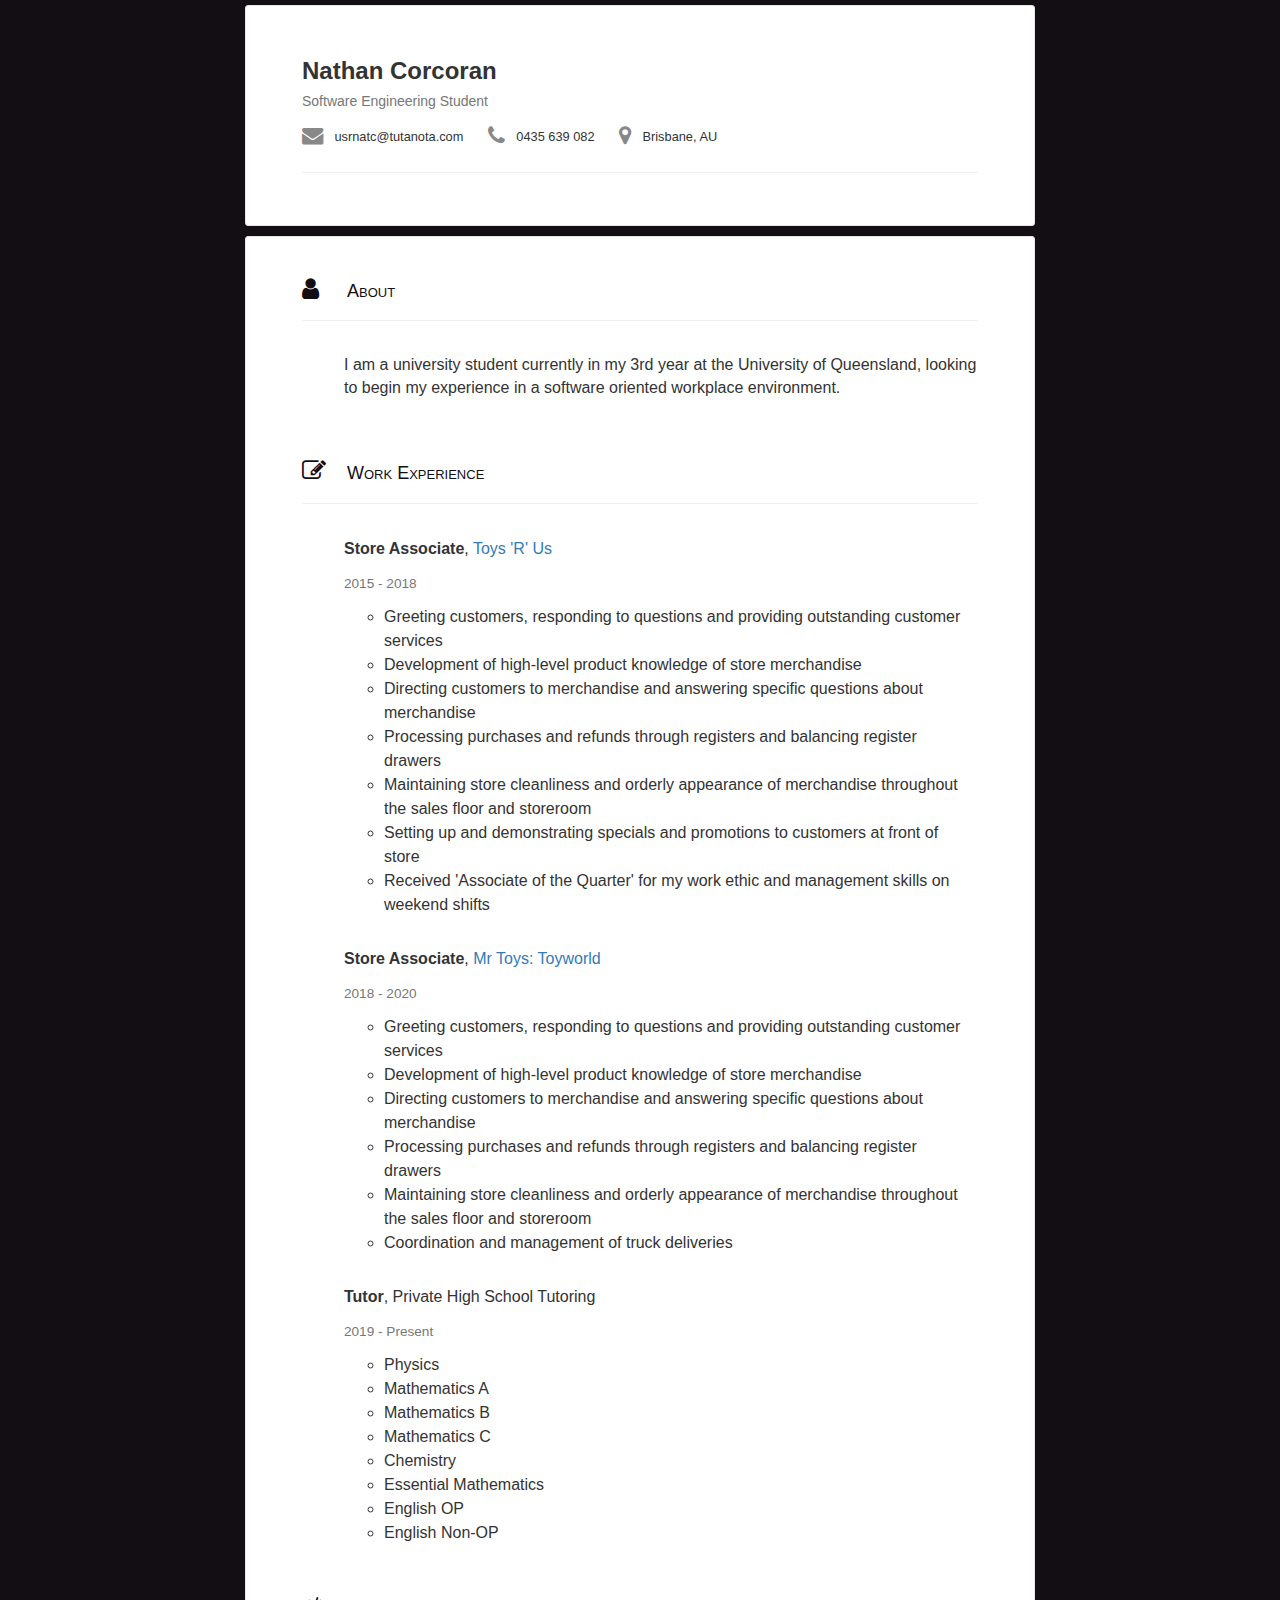
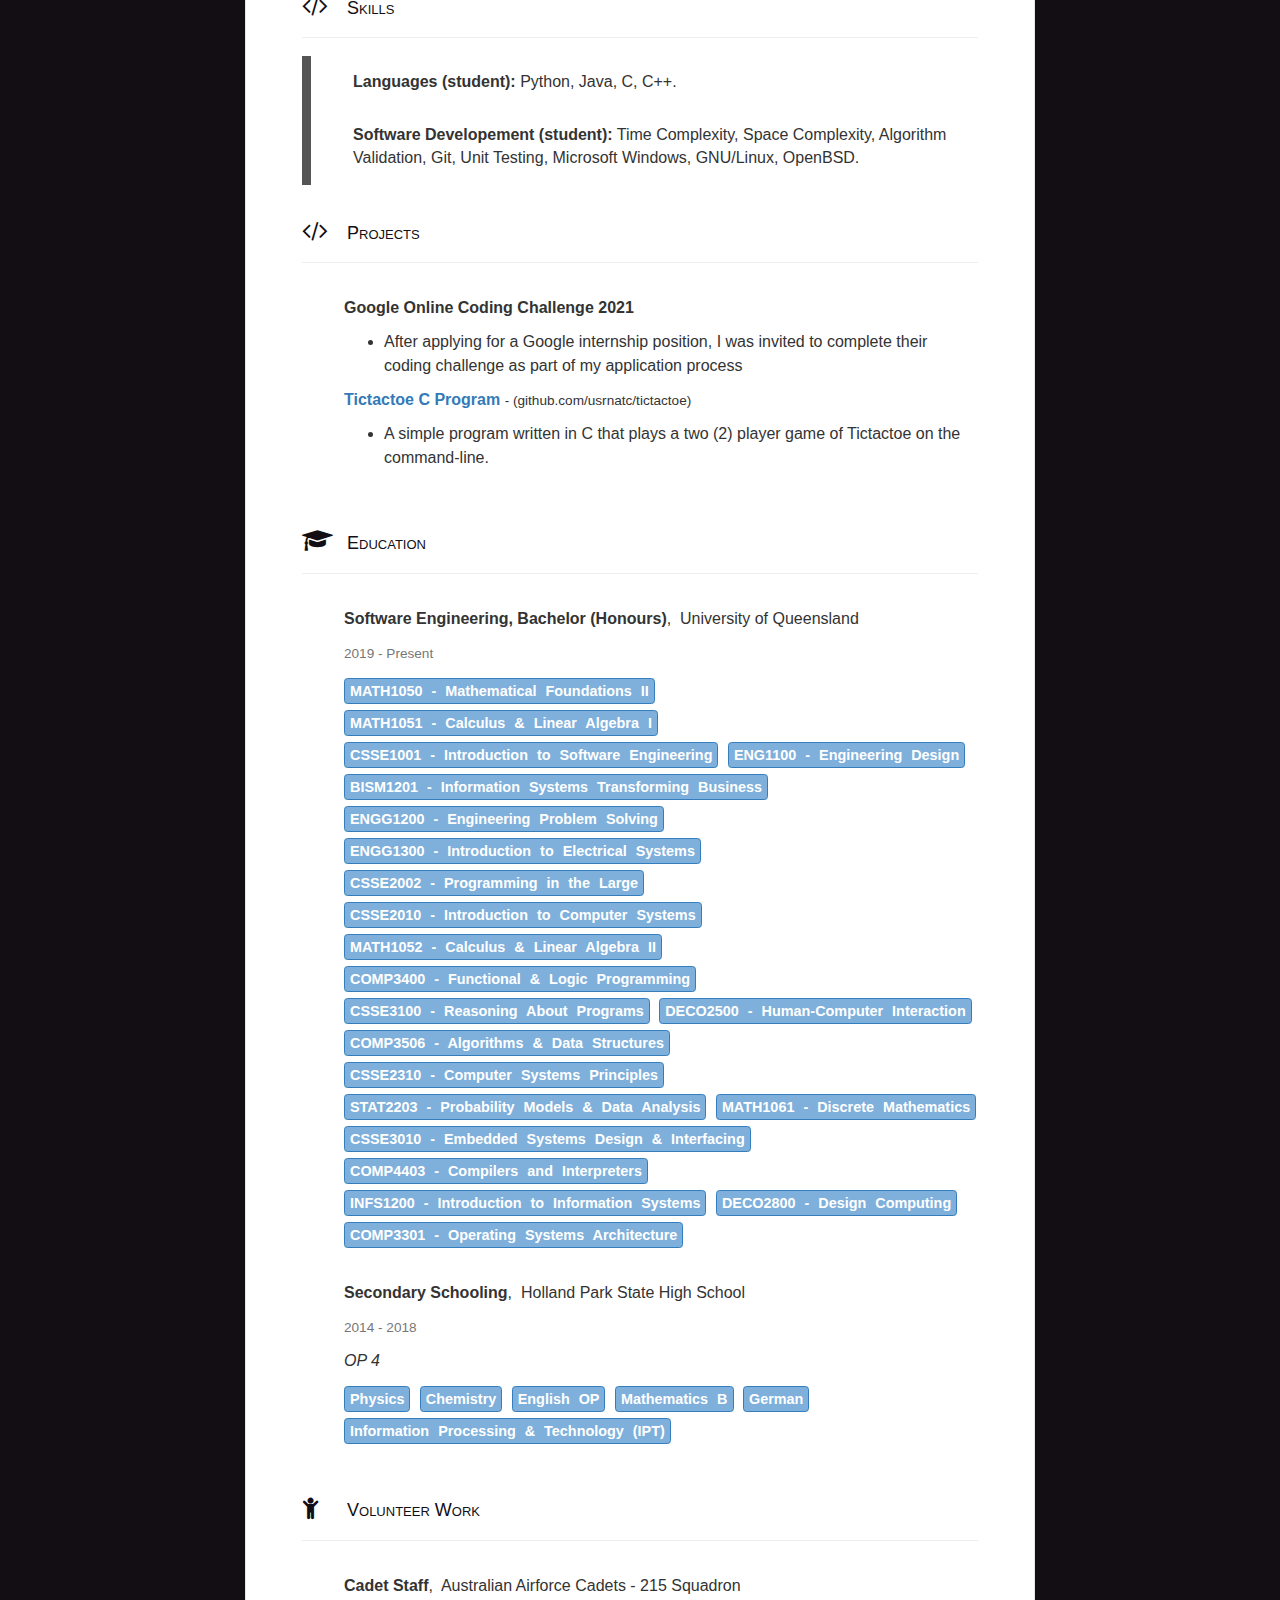
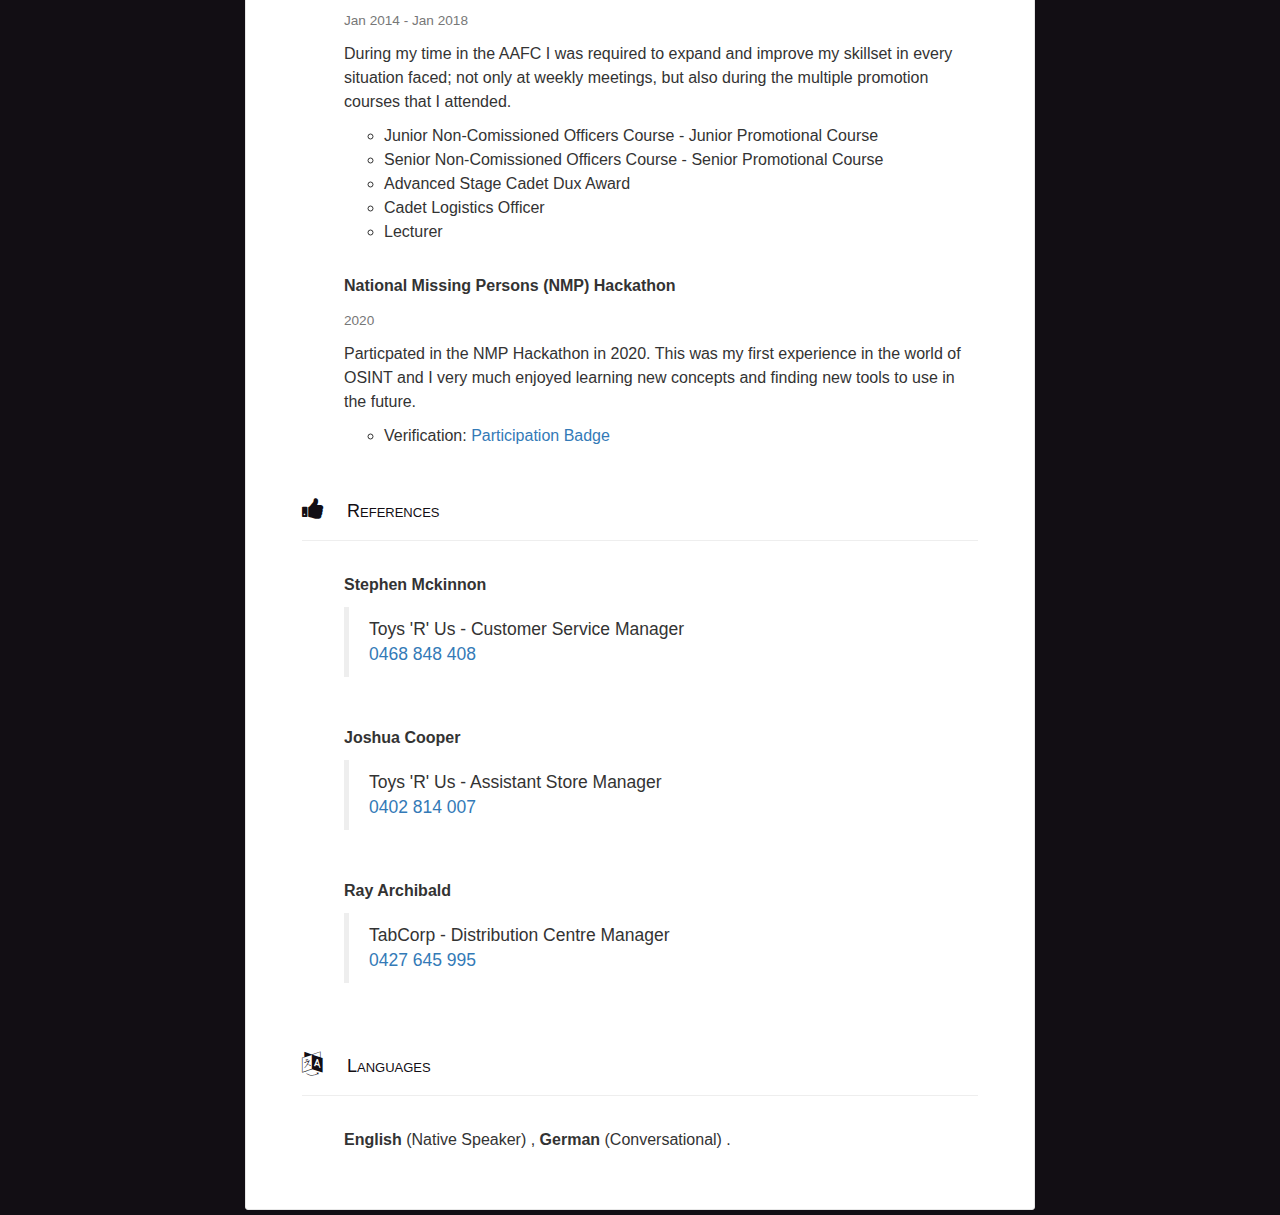
==== index.html @ d7903a3c "changed resume bio" ====
<!DOCTYPE html>
<html lang="en">

<head>
    <meta charset="utf-8">
    <meta http-equiv="X-UA-Compatible" content="IE=edge">
    <meta name="viewport" content="width=device-width, initial-scale=1">
    <title>Nathan Corcoran Resume</title>
    <link rel="stylesheet" href="https://maxcdn.bootstrapcdn.com/font-awesome/4.2.0/css/font-awesome.min.css">
    <link rel="stylesheet" href="https://maxcdn.bootstrapcdn.com/bootstrap/3.2.0/css/bootstrap.min.css">
    <link rel="stylesheet" href="index.css">
</head>


<body itemscope itemtype="http://schema.org/Person">

    <div class="container">
        <section class="row">
            <div class="card-wrapper">
                <div class="card">
                    <div class="profile-card">
                        <div class="contact-details">
                            <div class="name-and-profession">
                                <h3 class="text-bolder name" itemprop="name"> Nathan Corcoran</h3>
                                <h5 class="text-muted" itemprop="jobTitle">Software Engineering Student</h5>
                            </div>

                            <div class="detail">
                                <span class="icon">
                                    <i class="fa fa-lg fa-envelope"></i>
                                </span>

                                <span class="info">
                                    <a href="mailto:usrnatc@tutanota.com" class="link-disguise"
                                        itemprop="email">usrnatc@tutanota.com</a>
                                </span>
                            </div>

                            <div class="detail">
                                <span class="icon">
                                    <i class="fa fa-lg fa-phone"></i>
                                </span>

                                <a href="tel://0435 639 082" class="link-disguise info" itemprop="telephone">
                                    0435 639 082
                                </a>
                            </div>
                            <div class="detail">
                                <span class="icon">
                                    <i class="fa fa-lg fa-map-marker"></i>
                                </span>

                                <span class="info">
                                    Brisbane, AU
                                </span>
                            </div>
                        </div>
                    </div>
                    <hr>
                    <div class="social-links">
                    </div>
                </div>
            </div>
        </section>

        <section class="row">
            <div class="card-wrapper">
                <div class="card background-card">

                    <h4 id="about"> <span class="fa fa-lg fa-user"></span> <span class="title">About</span> </h4>
                    <div class="card-nested" itemprop="description">
                        <p>
                        I am a university student currently in my 3rd year at the University of Queensland, looking
                        to begin my experience in a software oriented workplace environment.
                        </p>
                    </div>

                    <h4 id="work-experience"> <span class="fa fa-lg fa-pencil-square-o"></span> <span class="title">Work
                            Experience</span> </h4>
                    <ul class="list-unstyled">
                        <li class="card-nested">
                            <div class="content has-sidebar">
                                <p class="clear-margin-sm">
                                    <strong>Store Associate</strong>,
                                    <a href="https://www.toysrus.com.au" target="_blank"> Toys &#x27;R&#x27; Us</a>
                                </p>
                                <p class="text-muted">
                                    <small>
                                        <span class="space-right"> 2015 - 2018 </span>
                                    </small>
                                </p>
                                <p></p>
                                <ul>
                                    <li> Greeting customers, responding to questions and providing outstanding customer
                                        services </li>
                                    <li> Development of high-level product knowledge of store merchandise </li>
                                    <li> Directing customers to merchandise and answering specific questions about
                                        merchandise </li>
                                    <li> Processing purchases and refunds through registers and balancing register
                                        drawers </li>
                                    <li> Maintaining store cleanliness and orderly appearance of merchandise throughout
                                        the sales floor and storeroom </li>
                                    <li> Setting up and demonstrating specials and promotions to customers at front of
                                        store </li>
                                    <li> Received &#x27;Associate of the Quarter&#x27; for my work ethic and management
                                        skills on weekend shifts </li>
                                </ul>
                            </div>

                        </li>
                        <li class="card-nested">
                            <div class="content has-sidebar">
                                <p class="clear-margin-sm">
                                    <strong>Store Associate</strong>,
                                    <a href="https://www.mrtoys.com.au" target="_blank"> Mr Toys: Toyworld</a>
                                </p>
                                <p class="text-muted">
                                    <small>
                                        <span class="space-right"> 2018 - 2020 </span>
                                    </small>
                                </p>
                                <p></p>
                                <ul>
                                    <li> Greeting customers, responding to questions and providing outstanding customer
                                        services </li>
                                    <li> Development of high-level product knowledge of store merchandise </li>
                                    <li> Directing customers to merchandise and answering specific questions about
                                        merchandise </li>
                                    <li> Processing purchases and refunds through registers and balancing register
                                        drawers </li>
                                    <li> Maintaining store cleanliness and orderly appearance of merchandise throughout
                                        the sales floor and storeroom </li>
                                    <li> Coordination and management of truck deliveries </li>
                                </ul>
                            </div>

                        </li>
                        <li class="card-nested">
                            <div class="content has-sidebar">
                                <p class="clear-margin-sm">
                                    <strong>Tutor</strong>,
                                    <h7> Private High School Tutoring</h7>
                                </p>
                                <p class="text-muted">
                                    <small>
                                        <span class="space-right"> 2019 - Present </span>
                                    </small>
                                </p>
                                <p></p>
                                <ul>
                                    <li>Physics</li>
                                    <li>Mathematics A</li>
                                    <li>Mathematics B</li>
                                    <li>Mathematics C</li>
                                    <li>Chemistry</li>
                                    <li>Essential Mathematics</li>
                                    <li>English OP</li>
                                    <li>English Non-OP</li>
                                </ul>
                            </div>

                        </li>
                    </ul>

                    <h4 id="skills"> <span class="fa fa-lg fa-code"></span> <span class="title">Skills</span> </h4>
                    <ul class="list-unstyled">
                        <li class="card-nested skill student">
                            <strong>Languages (student):</strong>
                            <span class="enumeration">Python</span>
                            <span class="enumeration">Java</span>
                            <span class="enumeration">C</span>
                            <span class="enumeration">C++</span>
                        </li>
                        <li class="card-nested skill student">
                            <strong>Software Developement (student):</strong>
                            <span class="enumeration">Time Complexity</span>
                            <span class="enumeration">Space Complexity</span>
                            <span class="enumeration">Algorithm Validation</span>
                            <span class="enumeration">Git</span>
                            <span class="enumeration">Unit Testing</span>
                            <span class="enumeration">Microsoft Windows</span>
                            <span class="enumeration">GNU/Linux</span>
                            <span class="enumeration">OpenBSD</span>
                        </li>
                    </ul>

                    <h4 id="projects"> <span class="fa fa-lg fa-code"></span> <span class="title">Projects</span> </h4>
                    <div class="card-nested">
                        <div class="content has-sidebar">
                            <p class="clear-margin-sm">
                                <strong>Google Online Coding Challenge 2021</strong>
                            </p>
                            <p></p>
                            <ul>
                                <li>After applying for a Google internship position, I was invited to complete their
                                    coding
                                    challenge as part of my application process</li>
                            </ul>
                        </div>
                        <div class="content has-sidebar">
                            <p class="clear-margin-sm">
                                <strong><a href="https://github.com/usrnatc/tictactoe">Tictactoe C Program</a></strong>
                                <small><t> - (github.com/usrnatc/tictactoe)</t></small>
                            </p>
                            <p></p>
                            <ul>
                                <li>A simple program written in C that plays a two (2) player game of Tictactoe on the command-line.</li>
                            </ul>
                        </div>
                    </div>

                    <h4 id="education"><span class="fa fa-lg fa-mortar-board"></span> <span
                            class="title">Education</span></h4>

                    <ul class="list-unstyled">
                        <li class="card-nested">
                            <div class="content has-sidebar">
                                <p class="clear-margin-sm">
                                    <strong>Software Engineering, Bachelor (Honours)</strong>,&nbsp;
                                    University of Queensland
                                </p>
                                <p class="text-muted">
                                    <small>
                                        2019 - Present
                                    </small>
                                </p>
                                <i></i>
                                <div class="space-top labels">
                                    <span class="label label-keyword">MATH1050 - Mathematical Foundations II</span>
                                    <span class="label label-keyword">MATH1051 - Calculus &amp; Linear Algebra I</span>
                                    <span class="label label-keyword">CSSE1001 - Introduction to Software Engineering</span>
                                    <span class="label label-keyword">ENG1100 - Engineering Design</span>
                                    <span class="label label-keyword">BISM1201 - Information Systems Transforming Business</span>
                                    <span class="label label-keyword">ENGG1200 - Engineering Problem Solving</span>
                                    <span class="label label-keyword">ENGG1300 - Introduction to Electrical Systems</span>
                                    <span class="label label-keyword">CSSE2002 - Programming in the Large</span>
                                    <span class="label label-keyword">CSSE2010 - Introduction to Computer Systems</span>
                                    <span class="label label-keyword">MATH1052 - Calculus &amp; Linear Algebra II</span>
                                    <span class="label label-keyword">COMP3400 - Functional &amp; Logic Programming</span>
                                    <span class="label label-keyword">CSSE3100 - Reasoning About Programs</span>
                                    <span class="label label-keyword">DECO2500 - Human-Computer Interaction</span>
                                    <span class="label label-keyword">COMP3506 - Algorithms &#38; Data Structures</span>
                                    <span class="label label-keyword">CSSE2310 - Computer Systems Principles</span>
                                    <span class="label label-keyword">STAT2203 - Probability Models &#38; Data Analysis</span>
                                    <span class="label label-keyword">MATH1061 - Discrete Mathematics</span>
                                    <span class="label label-keyword">CSSE3010 - Embedded Systems Design &#38; Interfacing</span>
                                    <span class="label label-keyword">COMP4403 - Compilers and Interpreters</span>
                                    <span class="label label-keyword">INFS1200 - Introduction to Information Systems</span>
                                    <span class="label label-keyword">DECO2800 - Design Computing</span>
                                    <span class="label label-keyword">COMP3301 - Operating Systems Architecture</span>
                                </div>
                            </div>
                        </li>
                        <li class="card-nested">
                            <div class="content has-sidebar">
                                <p class="clear-margin-sm">
                                    <strong>Secondary Schooling</strong>,&nbsp;
                                    Holland Park State High School
                                </p>
                                <p class="text-muted">
                                    <small>
                                        2014 - 2018
                                    </small>
                                </p>
                                <i>OP 4</i>
                                <div class="space-top labels">
                                    <span class="label label-keyword">Physics</span> <span
                                        class="label label-keyword">Chemistry</span> <span
                                        class="label label-keyword">English OP</span> <span
                                        class="label label-keyword">Mathematics B</span> <span
                                        class="label label-keyword">German</span> <span
                                        class="label label-keyword">Information Processing &amp; Technology (IPT)</span>
                                </div>
                            </div>
                        </li>
                    </ul>

                    <h4 id="volunteer-work"><span class="fa fa-lg fa-child"></span> <span class="title">Volunteer
                            Work</span> </h4>
                    <ul class="list-unstyled">
                        <li class="card-nested">
                            <div class="content has-sidebar">
                                <p class="clear-margin-sm">
                                    <strong>Cadet Staff</strong>,&nbsp;
                                    Australian Airforce Cadets - 215 Squadron
                                </p>
                                <p class="text-muted">
                                    <small>
                                        Jan 2014 - Jan 2018
                                    </small>
                                </p>
                                <p>During my time in the AAFC I was required to expand and improve my skillset in every
                                    situation faced; not only at weekly meetings, but also during the multiple promotion
                                    courses that I attended.</p>
                                <ul>
                                    <li> Junior Non-Comissioned Officers Course - Junior Promotional Course </li>
                                    <li> Senior Non-Comissioned Officers Course - Senior Promotional Course </li>
                                    <li> Advanced Stage Cadet Dux Award </li>
                                    <li> Cadet Logistics Officer </li>
                                    <li> Lecturer </li>
                                </ul>
                            </div>
                        </li>

                        <li class="card-nested">
                            <div class="content has-sidebar">
                                <p class="clear-margin-sm">
                                    <strong>National Missing Persons (NMP) Hackathon</strong>
                                </p>
                                <p class="text-muted">
                                    <small>2020</small>
                                </p>
                                <p>
                                    Particpated in the NMP Hackathon in 2020. This was my
                                    first experience in the world of OSINT and I very much enjoyed learning new concepts
                                    and finding new tools to use in the future.
                                </p>
                                <ul>
                                    <li>Verification: <a
                                            href="https://ca.badgr.com/public/assertions/S1xs3jyuRLuFRd2yx18NHw">Participation
                                            Badge</a></li>
                                </ul>
                            </div>
                        </li>
                    </ul>

                    <h4 id="references"><span class="fa fa-lg fa-thumbs-up"></span> <span
                            class="title">References</span> </h4>
                    <ul class="list-unstyled">
                        <li class="card-nested">
                            <p>
                                <strong>Stephen Mckinnon</strong>
                            </p>
                            <blockquote class="quote">
                                <p class="clear-margin">Toys &#x27;R&#x27; Us - Customer Service Manager</p>
                                <a href="tel://0468 848 408">0468 848 408</a>
                            </blockquote>
                        </li>
                        <li class="card-nested">
                            <p>
                                <strong>Joshua Cooper</strong>
                            </p>
                            <blockquote class="quote">
                                <p class="clear-margin">Toys &#x27;R&#x27; Us - Assistant Store Manager</p>
                                <a href="tel://0402 814 007">0402 814 007</a>
                            </blockquote>
                        </li>

                        <li class="card-nested">
                            <p>
                                <strong>Ray Archibald</strong>
                            </p>
                            <blockquote class="quote">
                                <p class="clear-margin">TabCorp - Distribution Centre Manager</p>
                                <a href="tel://0427645995">0427 645 995</a>
                            </blockquote>
                        </li>
                    </ul>

                    <h4 id="languages"><span class="fa fa-lg fa-language"></span> <span class="title">Languages</span>
                    </h4>
                    <p class="card-nested">
                        <span class="enumeration">
                            <strong>English</strong> (Native Speaker)
                        </span>
                        <span class="enumeration">
                            <strong>German</strong> (Conversational)
                        </span>
                        </ul>

                </div>
            </div>
        </section>
    </div>

</body>

</html>
---- index.css ----
.clear-margin {
  margin: 0;
}

.space-top {
  margin-top: 10px;
}

.space-right {
  margin-right: 10px;
}

.icon-left {
  margin-right: 5px;
}

.icon-right {
  margin-left: 5px;
}

.labels {
  word-spacing: 5px;
  line-height: 2;
}

.label-keyword {
  display: inline-block;
  background: #7eb0db;
  color: white;
  font-size: 0.9em;
  padding: 5px;
  border: 1px solid #357ebd;
}

.link-disguise {
  color: inherit;
}

.link-disguise:hover {
  color: inherit;
}

@media (max-width: 992px) {
  .clear-margin-sm {
    margin-bottom: 0;
  }
}

body {
  font-family: "Lato", "Helvetica Neue", Helvetica, Arial, sans-serif;
  background: #120E14;
  color: #333333;
  font-size: 16px;
}

.text-bolder {
  font-weight: bold;
}

@media only screen {
  .container {
    max-width: 50em;
  }
}

@media (max-width: 480px) {
  ul {
    padding-left: 25px;
  }

  .mobile-title {
    display: inline-block;
    margin-left: 5px;
    font-weight: bold;
    text-transform: uppercase;
    vertical-align: middle;
  }

  .background-details {
    display: block;
  }

  .background-details .icon {
    max-width: inherit;
    min-width: inherit;
    text-align: left;
  }

  .background-details .icon,
  .background-details .info {
    display: block;
    padding: 10px 0;
  }

  .background-details .title {
    display: none;
  }

  .card-nested {
    padding: 5px 0;
  }
}

.profile-card {
  display: table;
  width: 100%;
}

.profile-pic {
  display: table-cell;
  vertical-align: top;
  padding: 1rem 4rem 0 0;
}

.profile-pic img {
  width: 200px;
  height: 133px;
}

.contact-details {
  display: table-cell;
}

.contact-details .detail {
  display: inline-block;
  line-height: 2;
  margin-right: 2rem;
}

.contact-details .detail .icon {
  padding-right: 7px;
  color: #888;
}

.contact-details .detail .info {
  font-size: 0.8em;
}

.background-card h4 {
  font-variant: small-caps;
  color: #120E14;
  border-bottom: 1px solid #eeeeee;
  padding-bottom: 1em;
  margin-bottom: 1em;
  line-height: 1.2;
}

.background-card h4:not(:first-child) {
  margin-top: 2em;
}

h4 > .fa,
h4 > .title {
  display: inline-block;
  vertical-align: baseline;
}

h4 > .fa {
  width: 4rem;
}

.content {
  line-height: 1.5;
}

.card {
  background: #ffffff;
  border: 1px solid #e6e6e6;
  border-radius: 3px;
  padding: 2em 3.5em;
}

.card-nested {
  padding: 1.5rem 0 1.5rem 4.2rem;
}

.card-wrapper {
  padding: 5px;
}

.enumeration:not(:last-child):after {
  content: ", ";
}

.enumeration:last-child:after {
  content: ".";
}

@media only screen and (max-width: 768px) {
  .profile-card {
    display: block;
  }

  .contact-details,
  .profile-pic {
    display: block;
    text-align: center;
  }

  .card-nested {
    padding-left: 0;
  }
}

@media only screen and (max-width: 480px) {
  .contact-details .detail {
    display: block;
  }
}

.card-skills {
  position: relative;
}

.skill-info {
  margin-left: 20px;
}

@media only screen and (min-width: 768px) {
  .skill {
    border-left: 9px solid #555555;
  }

  .skill.beginner {
    height: 50%;
    border-color: #e74c3c;
  }

  .skill.intermediate {
    height: 70%;
    border-color: #f1c40f;
  }

  .skill.advanced {
    border-color: #5cb85c;
  }

  .skill.master {
    border-color: black;
  }
}

@media (max-width: 768px) {
  .quote {
    font-size: inherit;
  }
}

@media print {
  body {
    font-size: 10pt;
  }

  a[href]:after {
    content: none !important;
  }

  .pagebreak {
    page-break-before: always;
  }

  .background-card h4:not(:first-child) {
    margin-top: 0 !important;
  }

  .card {
    border: 0;
    padding: 0;
  }

  .container {
    max-width: 100%;
    width: 100%;
  }

  .contact-details .detail .icon {
    color: #888 !important;
  }

  .background-card h4 {
    padding-bottom: 0.5em;
    margin-bottom: 0.5em;
    margin-top: 1em !important;
  }

  h4 > .fa {
    display: none !important;
  }

  .card-nested {
    padding: 0.5rem 0 0.5rem 0;
  }

  .labels {
    display: inline;
  }

  .skill-info {
    margin-left: 0;
  }

  blockquote {
    font-size: 100%;
  }
}
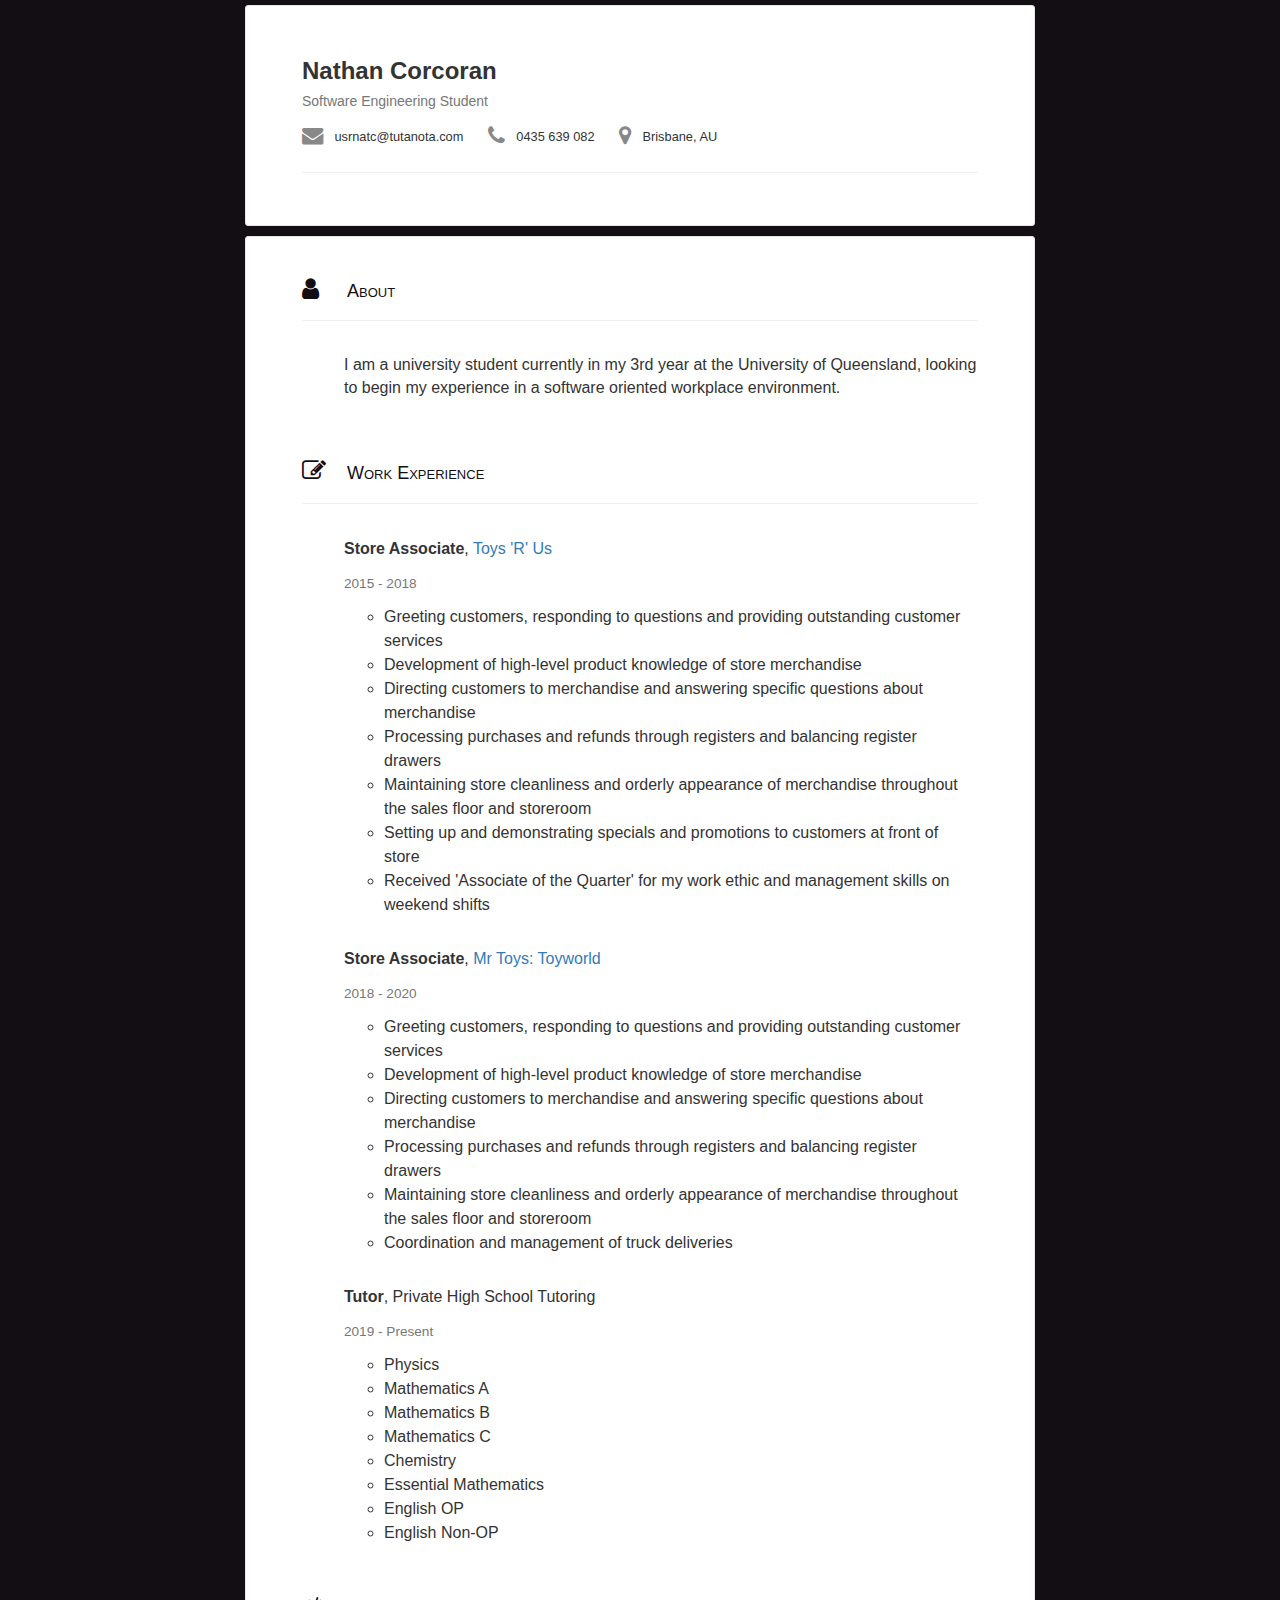
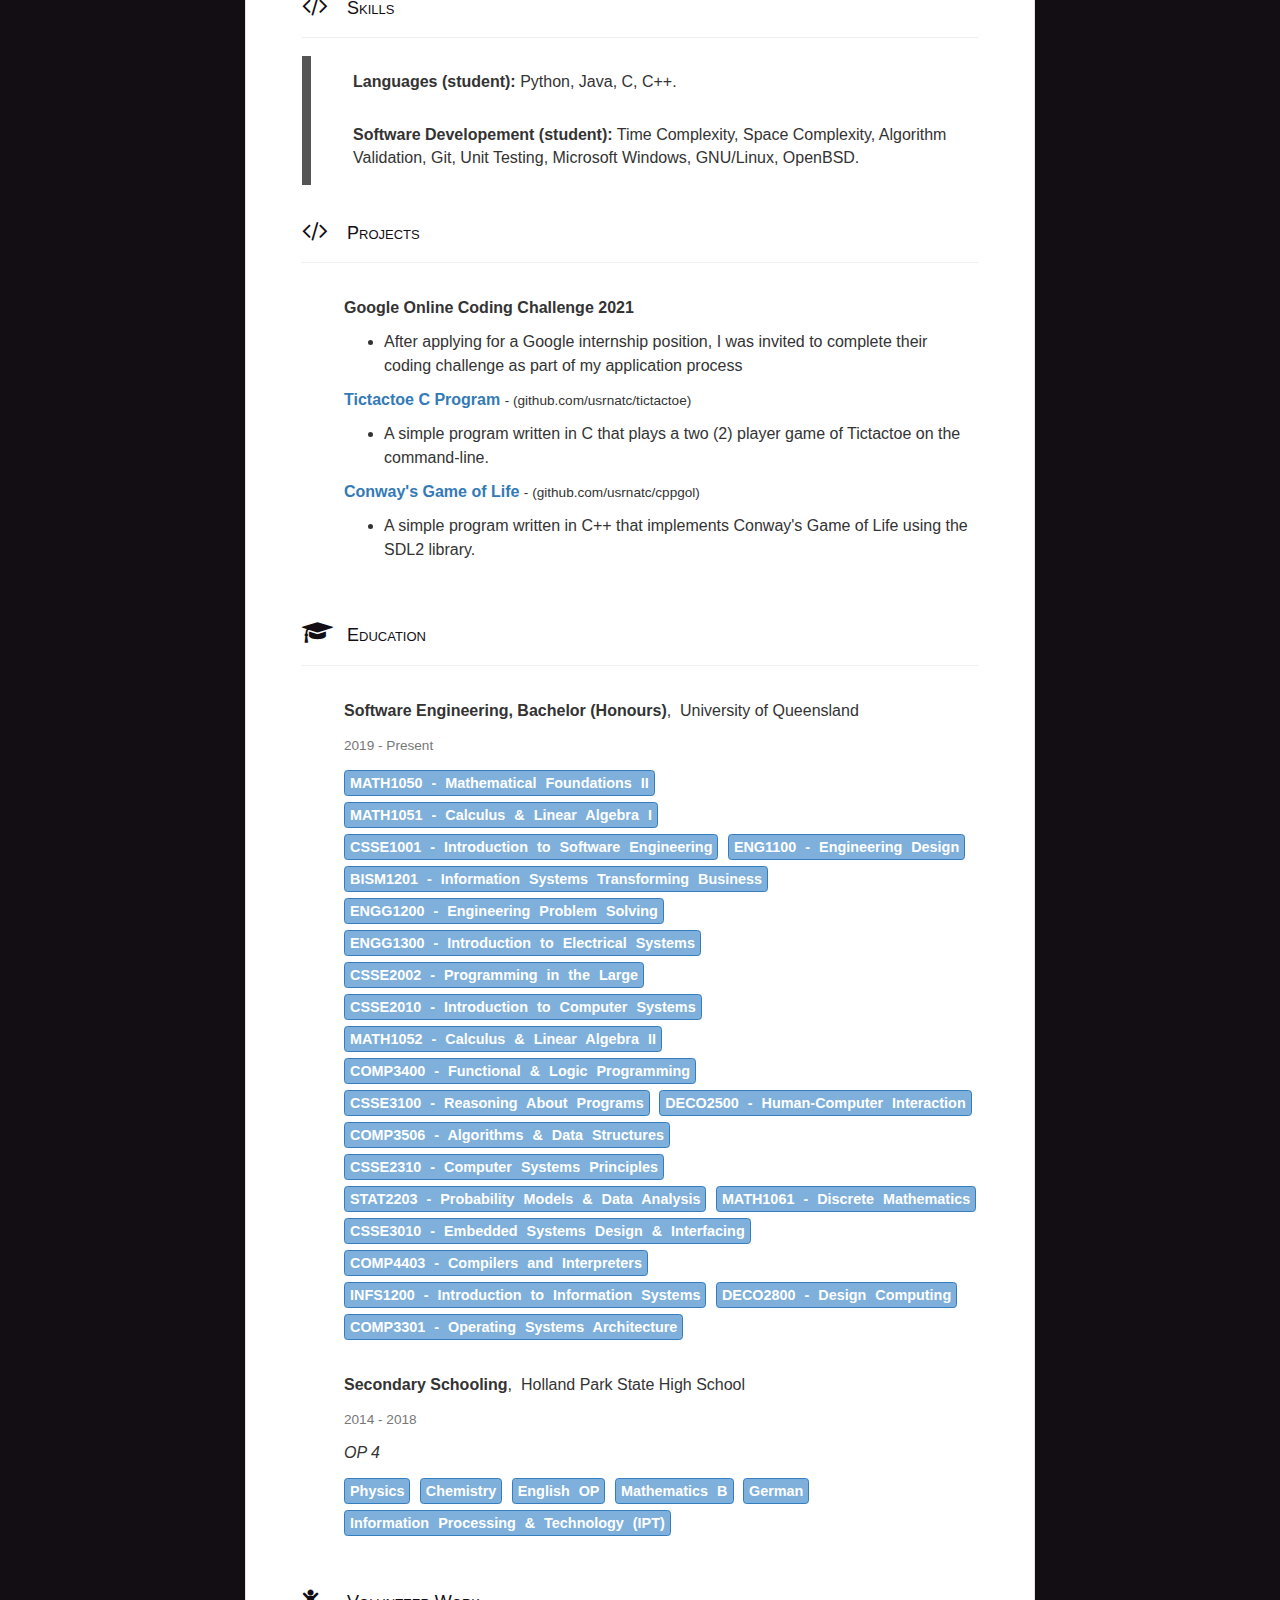
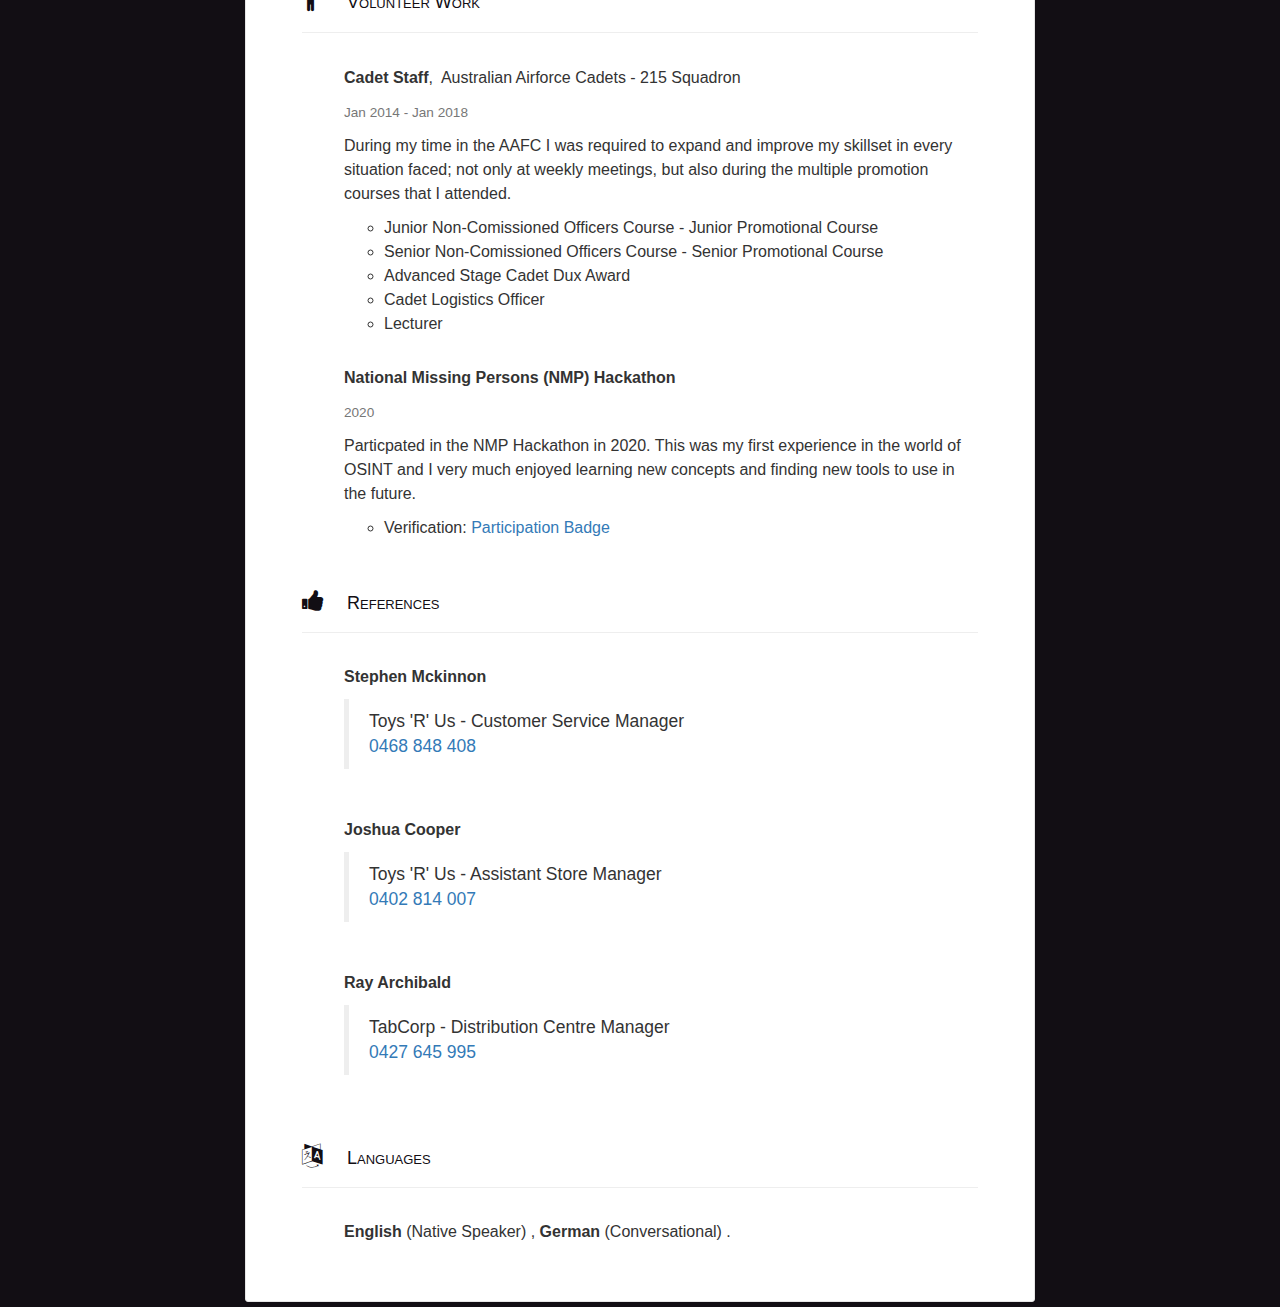
==== commit 441cf28b: "added cppgol project" ====
--- a/index.html
+++ b/index.html
@@ -205,6 +205,16 @@
                             <p></p>
                             <ul>
                                 <li>A simple program written in C that plays a two (2) player game of Tictactoe on the command-line.</li>
+                            </ul>
+                        </div>
+                        <div class="content has-sidebar">
+                            <p class="clear-margin-sm">
+                                <strong><a href="https://github.com/usrnatc/cppgol">Conway's Game of Life</a></strong>
+                                <small><t> - (github.com/usrnatc/cppgol)</t></small>
+                            </p>
+                            <p></p>
+                            <ul>
+                                <li>A simple program written in C++ that implements Conway's Game of Life using the SDL2 library.</li>
                             </ul>
                         </div>
                     </div>
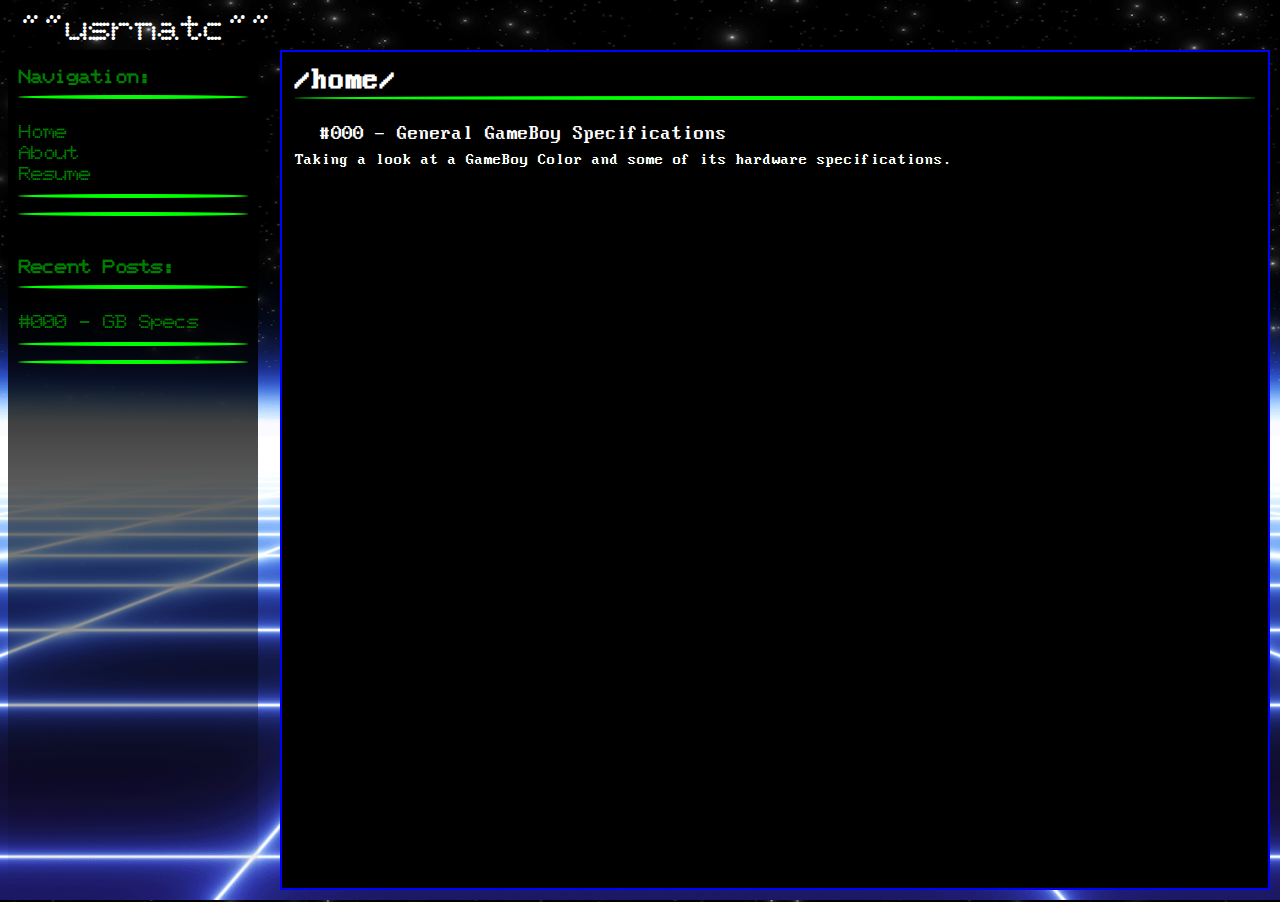
==== commit e3289183: "This commit rearranges the structure of my webpage" ====
--- a/index.html
+++ b/index.html
@@ -1,388 +1,35 @@
 <!DOCTYPE html>
 <html lang="en">
-
-<head>
-    <meta charset="utf-8">
-    <meta http-equiv="X-UA-Compatible" content="IE=edge">
-    <meta name="viewport" content="width=device-width, initial-scale=1">
-    <title>Nathan Corcoran Resume</title>
-    <link rel="stylesheet" href="https://maxcdn.bootstrapcdn.com/font-awesome/4.2.0/css/font-awesome.min.css">
-    <link rel="stylesheet" href="https://maxcdn.bootstrapcdn.com/bootstrap/3.2.0/css/bootstrap.min.css">
-    <link rel="stylesheet" href="index.css">
-</head>
-
-
-<body itemscope itemtype="http://schema.org/Person">
-
-    <div class="container">
-        <section class="row">
-            <div class="card-wrapper">
-                <div class="card">
-                    <div class="profile-card">
-                        <div class="contact-details">
-                            <div class="name-and-profession">
-                                <h3 class="text-bolder name" itemprop="name"> Nathan Corcoran</h3>
-                                <h5 class="text-muted" itemprop="jobTitle">Software Engineering Student</h5>
-                            </div>
-
-                            <div class="detail">
-                                <span class="icon">
-                                    <i class="fa fa-lg fa-envelope"></i>
-                                </span>
-
-                                <span class="info">
-                                    <a href="mailto:usrnatc@tutanota.com" class="link-disguise"
-                                        itemprop="email">usrnatc@tutanota.com</a>
-                                </span>
-                            </div>
-
-                            <div class="detail">
-                                <span class="icon">
-                                    <i class="fa fa-lg fa-phone"></i>
-                                </span>
-
-                                <a href="tel://0435 639 082" class="link-disguise info" itemprop="telephone">
-                                    0435 639 082
-                                </a>
-                            </div>
-                            <div class="detail">
-                                <span class="icon">
-                                    <i class="fa fa-lg fa-map-marker"></i>
-                                </span>
-
-                                <span class="info">
-                                    Brisbane, AU
-                                </span>
-                            </div>
-                        </div>
-                    </div>
-                    <hr>
-                    <div class="social-links">
-                    </div>
-                </div>
-            </div>
-        </section>
-
-        <section class="row">
-            <div class="card-wrapper">
-                <div class="card background-card">
-
-                    <h4 id="about"> <span class="fa fa-lg fa-user"></span> <span class="title">About</span> </h4>
-                    <div class="card-nested" itemprop="description">
-                        <p>
-                        I am a university student currently in my 3rd year at the University of Queensland, looking
-                        to begin my experience in a software oriented workplace environment.
-                        </p>
-                    </div>
-
-                    <h4 id="work-experience"> <span class="fa fa-lg fa-pencil-square-o"></span> <span class="title">Work
-                            Experience</span> </h4>
-                    <ul class="list-unstyled">
-                        <li class="card-nested">
-                            <div class="content has-sidebar">
-                                <p class="clear-margin-sm">
-                                    <strong>Store Associate</strong>,
-                                    <a href="https://www.toysrus.com.au" target="_blank"> Toys &#x27;R&#x27; Us</a>
-                                </p>
-                                <p class="text-muted">
-                                    <small>
-                                        <span class="space-right"> 2015 - 2018 </span>
-                                    </small>
-                                </p>
-                                <p></p>
-                                <ul>
-                                    <li> Greeting customers, responding to questions and providing outstanding customer
-                                        services </li>
-                                    <li> Development of high-level product knowledge of store merchandise </li>
-                                    <li> Directing customers to merchandise and answering specific questions about
-                                        merchandise </li>
-                                    <li> Processing purchases and refunds through registers and balancing register
-                                        drawers </li>
-                                    <li> Maintaining store cleanliness and orderly appearance of merchandise throughout
-                                        the sales floor and storeroom </li>
-                                    <li> Setting up and demonstrating specials and promotions to customers at front of
-                                        store </li>
-                                    <li> Received &#x27;Associate of the Quarter&#x27; for my work ethic and management
-                                        skills on weekend shifts </li>
-                                </ul>
-                            </div>
-
-                        </li>
-                        <li class="card-nested">
-                            <div class="content has-sidebar">
-                                <p class="clear-margin-sm">
-                                    <strong>Store Associate</strong>,
-                                    <a href="https://www.mrtoys.com.au" target="_blank"> Mr Toys: Toyworld</a>
-                                </p>
-                                <p class="text-muted">
-                                    <small>
-                                        <span class="space-right"> 2018 - 2020 </span>
-                                    </small>
-                                </p>
-                                <p></p>
-                                <ul>
-                                    <li> Greeting customers, responding to questions and providing outstanding customer
-                                        services </li>
-                                    <li> Development of high-level product knowledge of store merchandise </li>
-                                    <li> Directing customers to merchandise and answering specific questions about
-                                        merchandise </li>
-                                    <li> Processing purchases and refunds through registers and balancing register
-                                        drawers </li>
-                                    <li> Maintaining store cleanliness and orderly appearance of merchandise throughout
-                                        the sales floor and storeroom </li>
-                                    <li> Coordination and management of truck deliveries </li>
-                                </ul>
-                            </div>
-
-                        </li>
-                        <li class="card-nested">
-                            <div class="content has-sidebar">
-                                <p class="clear-margin-sm">
-                                    <strong>Tutor</strong>,
-                                    <h7> Private High School Tutoring</h7>
-                                </p>
-                                <p class="text-muted">
-                                    <small>
-                                        <span class="space-right"> 2019 - Present </span>
-                                    </small>
-                                </p>
-                                <p></p>
-                                <ul>
-                                    <li>Physics</li>
-                                    <li>Mathematics A</li>
-                                    <li>Mathematics B</li>
-                                    <li>Mathematics C</li>
-                                    <li>Chemistry</li>
-                                    <li>Essential Mathematics</li>
-                                    <li>English OP</li>
-                                    <li>English Non-OP</li>
-                                </ul>
-                            </div>
-
-                        </li>
-                    </ul>
-
-                    <h4 id="skills"> <span class="fa fa-lg fa-code"></span> <span class="title">Skills</span> </h4>
-                    <ul class="list-unstyled">
-                        <li class="card-nested skill student">
-                            <strong>Languages (student):</strong>
-                            <span class="enumeration">Python</span>
-                            <span class="enumeration">Java</span>
-                            <span class="enumeration">C</span>
-                            <span class="enumeration">C++</span>
-                        </li>
-                        <li class="card-nested skill student">
-                            <strong>Software Developement (student):</strong>
-                            <span class="enumeration">Time Complexity</span>
-                            <span class="enumeration">Space Complexity</span>
-                            <span class="enumeration">Algorithm Validation</span>
-                            <span class="enumeration">Git</span>
-                            <span class="enumeration">Unit Testing</span>
-                            <span class="enumeration">Microsoft Windows</span>
-                            <span class="enumeration">GNU/Linux</span>
-                            <span class="enumeration">OpenBSD</span>
-                        </li>
-                    </ul>
-
-                    <h4 id="projects"> <span class="fa fa-lg fa-code"></span> <span class="title">Projects</span> </h4>
-                    <div class="card-nested">
-                        <div class="content has-sidebar">
-                            <p class="clear-margin-sm">
-                                <strong>Google Online Coding Challenge 2021</strong>
-                            </p>
-                            <p></p>
-                            <ul>
-                                <li>After applying for a Google internship position, I was invited to complete their
-                                    coding
-                                    challenge as part of my application process</li>
-                            </ul>
-                        </div>
-                        <div class="content has-sidebar">
-                            <p class="clear-margin-sm">
-                                <strong><a href="https://github.com/usrnatc/tictactoe">Tictactoe C Program</a></strong>
-                                <small><t> - (github.com/usrnatc/tictactoe)</t></small>
-                            </p>
-                            <p></p>
-                            <ul>
-                                <li>A simple program written in C that plays a two (2) player game of Tictactoe on the command-line.</li>
-                            </ul>
-                        </div>
-                        <div class="content has-sidebar">
-                            <p class="clear-margin-sm">
-                                <strong><a href="https://github.com/usrnatc/cppgol">Conway's Game of Life</a></strong>
-                                <small><t> - (github.com/usrnatc/cppgol)</t></small>
-                            </p>
-                            <p></p>
-                            <ul>
-                                <li>A simple program written in C++ that implements Conway's Game of Life using the SDL2 library.</li>
-                            </ul>
-                        </div>
-                    </div>
-
-                    <h4 id="education"><span class="fa fa-lg fa-mortar-board"></span> <span
-                            class="title">Education</span></h4>
-
-                    <ul class="list-unstyled">
-                        <li class="card-nested">
-                            <div class="content has-sidebar">
-                                <p class="clear-margin-sm">
-                                    <strong>Software Engineering, Bachelor (Honours)</strong>,&nbsp;
-                                    University of Queensland
-                                </p>
-                                <p class="text-muted">
-                                    <small>
-                                        2019 - Present
-                                    </small>
-                                </p>
-                                <i></i>
-                                <div class="space-top labels">
-                                    <span class="label label-keyword">MATH1050 - Mathematical Foundations II</span>
-                                    <span class="label label-keyword">MATH1051 - Calculus &amp; Linear Algebra I</span>
-                                    <span class="label label-keyword">CSSE1001 - Introduction to Software Engineering</span>
-                                    <span class="label label-keyword">ENG1100 - Engineering Design</span>
-                                    <span class="label label-keyword">BISM1201 - Information Systems Transforming Business</span>
-                                    <span class="label label-keyword">ENGG1200 - Engineering Problem Solving</span>
-                                    <span class="label label-keyword">ENGG1300 - Introduction to Electrical Systems</span>
-                                    <span class="label label-keyword">CSSE2002 - Programming in the Large</span>
-                                    <span class="label label-keyword">CSSE2010 - Introduction to Computer Systems</span>
-                                    <span class="label label-keyword">MATH1052 - Calculus &amp; Linear Algebra II</span>
-                                    <span class="label label-keyword">COMP3400 - Functional &amp; Logic Programming</span>
-                                    <span class="label label-keyword">CSSE3100 - Reasoning About Programs</span>
-                                    <span class="label label-keyword">DECO2500 - Human-Computer Interaction</span>
-                                    <span class="label label-keyword">COMP3506 - Algorithms &#38; Data Structures</span>
-                                    <span class="label label-keyword">CSSE2310 - Computer Systems Principles</span>
-                                    <span class="label label-keyword">STAT2203 - Probability Models &#38; Data Analysis</span>
-                                    <span class="label label-keyword">MATH1061 - Discrete Mathematics</span>
-                                    <span class="label label-keyword">CSSE3010 - Embedded Systems Design &#38; Interfacing</span>
-                                    <span class="label label-keyword">COMP4403 - Compilers and Interpreters</span>
-                                    <span class="label label-keyword">INFS1200 - Introduction to Information Systems</span>
-                                    <span class="label label-keyword">DECO2800 - Design Computing</span>
-                                    <span class="label label-keyword">COMP3301 - Operating Systems Architecture</span>
-                                </div>
-                            </div>
-                        </li>
-                        <li class="card-nested">
-                            <div class="content has-sidebar">
-                                <p class="clear-margin-sm">
-                                    <strong>Secondary Schooling</strong>,&nbsp;
-                                    Holland Park State High School
-                                </p>
-                                <p class="text-muted">
-                                    <small>
-                                        2014 - 2018
-                                    </small>
-                                </p>
-                                <i>OP 4</i>
-                                <div class="space-top labels">
-                                    <span class="label label-keyword">Physics</span> <span
-                                        class="label label-keyword">Chemistry</span> <span
-                                        class="label label-keyword">English OP</span> <span
-                                        class="label label-keyword">Mathematics B</span> <span
-                                        class="label label-keyword">German</span> <span
-                                        class="label label-keyword">Information Processing &amp; Technology (IPT)</span>
-                                </div>
-                            </div>
-                        </li>
-                    </ul>
-
-                    <h4 id="volunteer-work"><span class="fa fa-lg fa-child"></span> <span class="title">Volunteer
-                            Work</span> </h4>
-                    <ul class="list-unstyled">
-                        <li class="card-nested">
-                            <div class="content has-sidebar">
-                                <p class="clear-margin-sm">
-                                    <strong>Cadet Staff</strong>,&nbsp;
-                                    Australian Airforce Cadets - 215 Squadron
-                                </p>
-                                <p class="text-muted">
-                                    <small>
-                                        Jan 2014 - Jan 2018
-                                    </small>
-                                </p>
-                                <p>During my time in the AAFC I was required to expand and improve my skillset in every
-                                    situation faced; not only at weekly meetings, but also during the multiple promotion
-                                    courses that I attended.</p>
-                                <ul>
-                                    <li> Junior Non-Comissioned Officers Course - Junior Promotional Course </li>
-                                    <li> Senior Non-Comissioned Officers Course - Senior Promotional Course </li>
-                                    <li> Advanced Stage Cadet Dux Award </li>
-                                    <li> Cadet Logistics Officer </li>
-                                    <li> Lecturer </li>
-                                </ul>
-                            </div>
-                        </li>
-
-                        <li class="card-nested">
-                            <div class="content has-sidebar">
-                                <p class="clear-margin-sm">
-                                    <strong>National Missing Persons (NMP) Hackathon</strong>
-                                </p>
-                                <p class="text-muted">
-                                    <small>2020</small>
-                                </p>
-                                <p>
-                                    Particpated in the NMP Hackathon in 2020. This was my
-                                    first experience in the world of OSINT and I very much enjoyed learning new concepts
-                                    and finding new tools to use in the future.
-                                </p>
-                                <ul>
-                                    <li>Verification: <a
-                                            href="https://ca.badgr.com/public/assertions/S1xs3jyuRLuFRd2yx18NHw">Participation
-                                            Badge</a></li>
-                                </ul>
-                            </div>
-                        </li>
-                    </ul>
-
-                    <h4 id="references"><span class="fa fa-lg fa-thumbs-up"></span> <span
-                            class="title">References</span> </h4>
-                    <ul class="list-unstyled">
-                        <li class="card-nested">
-                            <p>
-                                <strong>Stephen Mckinnon</strong>
-                            </p>
-                            <blockquote class="quote">
-                                <p class="clear-margin">Toys &#x27;R&#x27; Us - Customer Service Manager</p>
-                                <a href="tel://0468 848 408">0468 848 408</a>
-                            </blockquote>
-                        </li>
-                        <li class="card-nested">
-                            <p>
-                                <strong>Joshua Cooper</strong>
-                            </p>
-                            <blockquote class="quote">
-                                <p class="clear-margin">Toys &#x27;R&#x27; Us - Assistant Store Manager</p>
-                                <a href="tel://0402 814 007">0402 814 007</a>
-                            </blockquote>
-                        </li>
-
-                        <li class="card-nested">
-                            <p>
-                                <strong>Ray Archibald</strong>
-                            </p>
-                            <blockquote class="quote">
-                                <p class="clear-margin">TabCorp - Distribution Centre Manager</p>
-                                <a href="tel://0427645995">0427 645 995</a>
-                            </blockquote>
-                        </li>
-                    </ul>
-
-                    <h4 id="languages"><span class="fa fa-lg fa-language"></span> <span class="title">Languages</span>
-                    </h4>
-                    <p class="card-nested">
-                        <span class="enumeration">
-                            <strong>English</strong> (Native Speaker)
-                        </span>
-                        <span class="enumeration">
-                            <strong>German</strong> (Conversational)
-                        </span>
-                        </ul>
-
-                </div>
-            </div>
-        </section>
-    </div>
-
-</body>
-
+    <head>
+        <title>~~~usrnatc~~~</title>
+        <link rel="stylesheet" type="text/css" href="utils/style.css">
+        <link rel="icon" type="image/x-icon" href="media/japanesegreenmagcover.png">
+    </head>
+    <body>
+        <nav class="navpane">
+            <ul class="navlist">
+                <li class="texts"><b>Navigation:</b></li>
+                <img class="linebreak" src="media/linebreak.png"></img>
+                <br><br>
+                <li><a class="texts links" target="mainframe" href="pages/home.html">Home</a></li>
+                <li><a class="texts links" target="mainframe" href="pages/about.html">About</a></li>
+                <li><a class="texts links" target="mainframe" href="pages/resume.html">Resume</a></li>
+                <img class="linebreak" src="media/linebreak.png"></img>
+                <img class="linebreak" src="media/linebreak.png"></img>
+                <br><br><br>
+                <li class="texts"><b>Recent Posts:</b></li>
+                <img class="linebreak" src="media/linebreak.png"></img>
+                <br><br>
+                <li><a class="texts links" target="mainframe" href="posts/000.html">#000 - GB Specs</a></li>
+                <img class="linebreak" src="media/linebreak.png"></img>
+                <img class="linebreak" src="media/linebreak.png"></img>
+            </ul>
+        </nav>
+        <div class="banner">
+            <text class="banner-text">~~usrnatc~~</text>
+        </div>
+        <div class="main">
+            <iframe src="pages/home.html" name="mainframe" class="main-iframe"></iframe>
+        </div>
+    </body>
 </html>
--- a/utils/style.css
+++ b/utils/style.css
@@ -0,0 +1,120 @@
+@font-face {
+    font-family: "Terminal";
+    src: url("./Terminal.ttf") format("truetype");
+}
+
+html {
+    min-height: 100%;
+    position: relative;
+}
+
+body {
+    background-image: url("../media/bluematrix.gif");
+    background-size: 100vw 100vh;
+    overflow: hidden;
+}
+
+.texts {
+    font-family: Terminal;
+    color: green;
+    font-size: 18px;
+}
+
+.links {
+
+    text-decoration: none;
+}
+
+.links:hover {
+
+    text-decoration: underline;
+}
+
+.main {
+
+    position: absolute;
+    top: 50px;
+    left: 280px;
+    right: 0;
+    bottom: 0;
+    margin-bottom: 10px;
+    margin-right: 10px;
+
+    padding: 5px;
+
+    border-style: solid;
+    border-width: 2px;
+    border-color: blue;
+
+    background-color: black;
+}
+
+.navpane {
+
+    position: absolute;
+    width: 250px;
+    min-height: 300px;
+    top: 0;
+    bottom: 0;
+    margin-top: 50px;
+    margin-bottom: 10px;
+    overflow: hidden;
+
+    background: linear-gradient(to bottom, rgba(0, 0, 0, 1) 25%, rgba(0, 0, 0, 0) 100%);
+}
+
+.navlist {
+
+    position: absolute;
+    top: 0;
+    bottom: 0;
+    left: 0;
+    right: 0;
+    overflow: hidden;
+    margin-left: 10px;
+    margin-right: 10px;
+    padding: 0px;
+    opacity: 1;
+}
+
+.main-iframe {
+
+    right: 0;
+    left: 0;
+    top: 0;
+    bottom: 0;
+
+    margin-bottom: 15px;
+    width: 100%;
+    height: 100%;
+
+    border: none;
+    overflow: hidden;
+}
+
+.banner {
+
+    left: 0;
+    top: 0;
+    right: 0;
+
+    padding-left: 10px;
+
+    width: 100%;
+    height: 35px;
+
+    overflow: hidden;
+
+}
+
+.banner-text {
+
+    font-family: Terminal;
+    color: white;
+    font-size: 33px;
+}
+
+.linebreak {
+
+    width: 100%;
+}
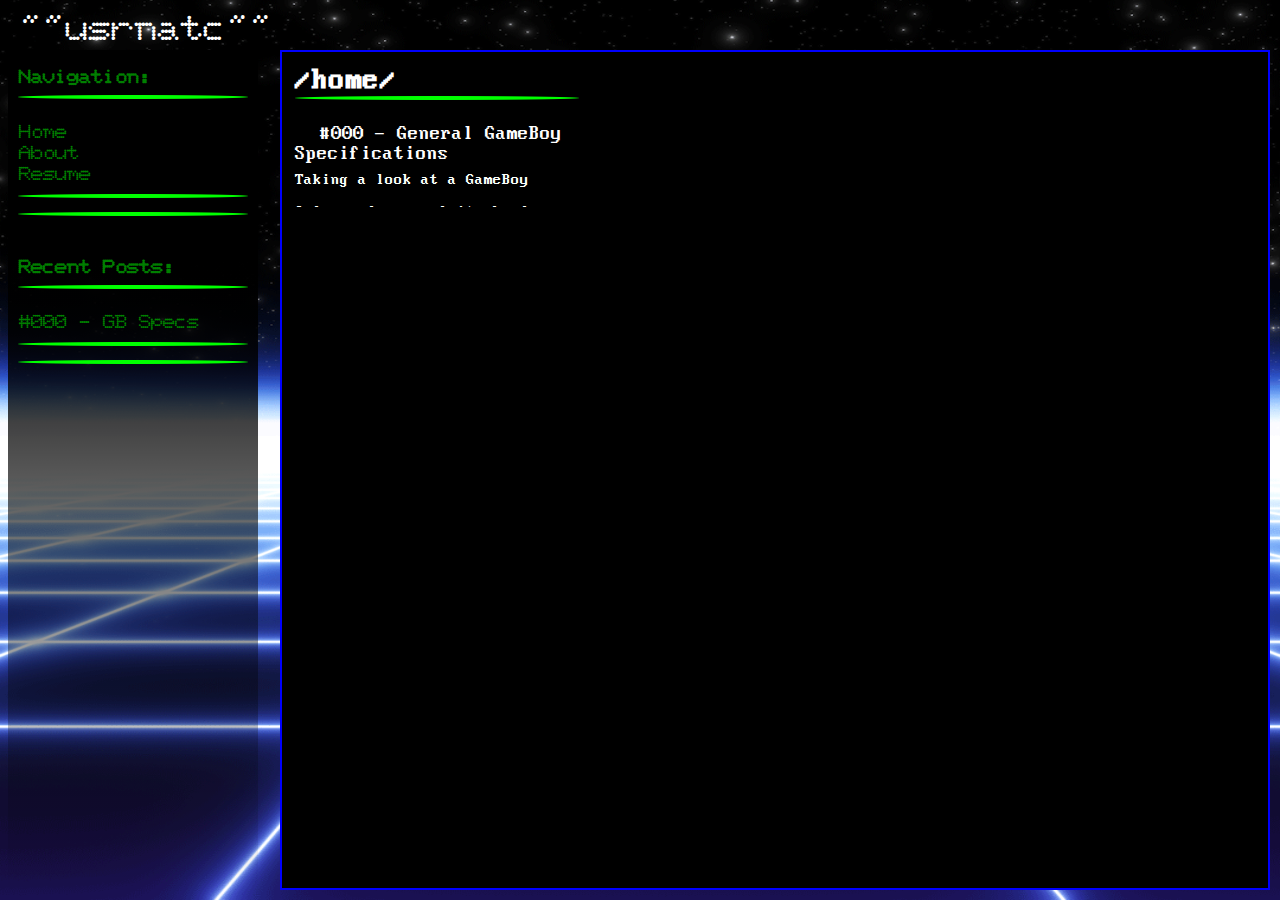
==== commit c8596e0e: "Replace iframe with object:" ====
--- a/index.html
+++ b/index.html
@@ -29,7 +29,7 @@
             <text class="banner-text">~~usrnatc~~</text>
         </div>
         <div class="main">
-            <iframe src="pages/home.html" name="mainframe" class="main-iframe"></iframe>
+            <object data="pages/home.html" type="text/html" name="mainframe" class="main-display"></object>
         </div>
     </body>
 </html>
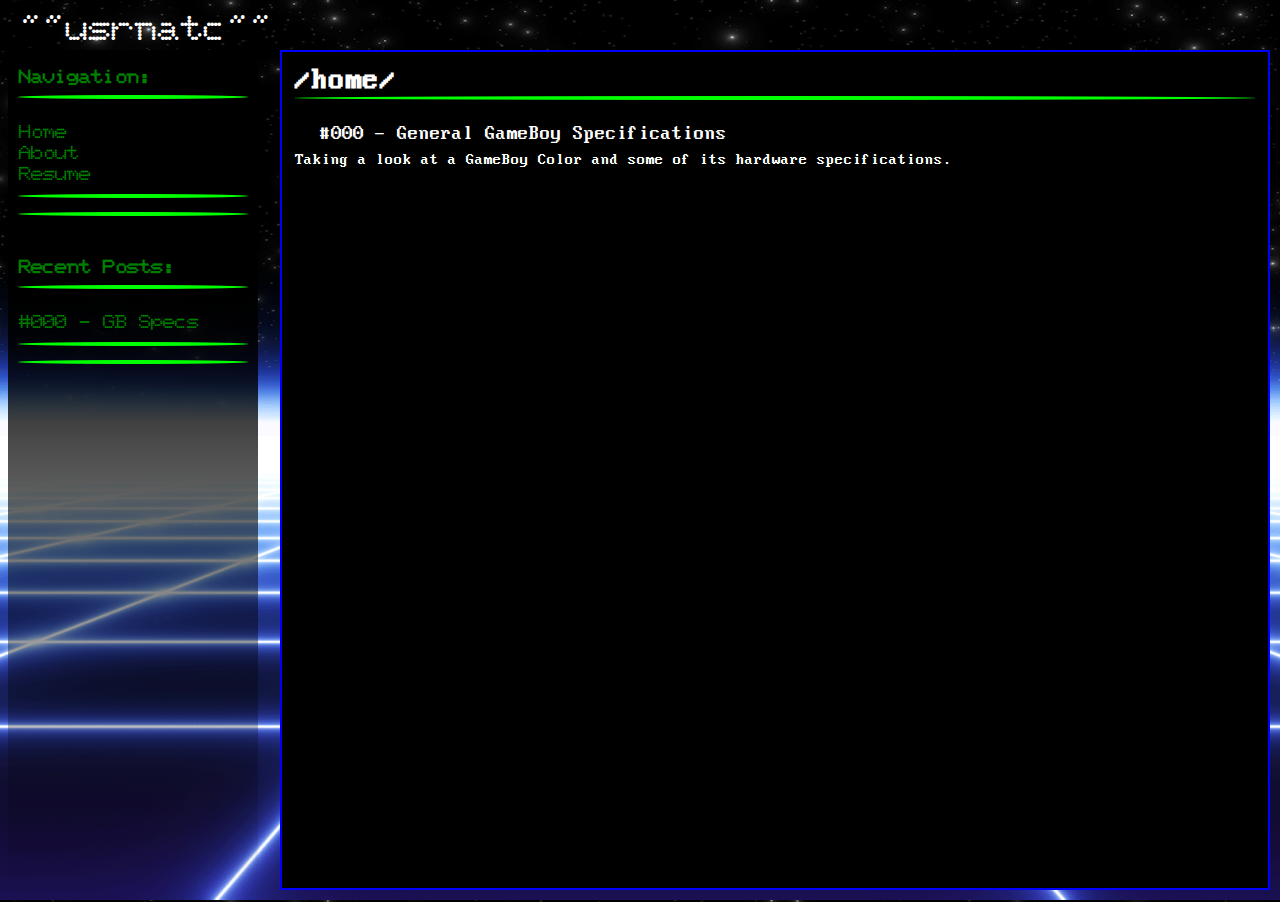
==== commit 1c3c02a0: "Add best practices:" ====
--- a/index.html
+++ b/index.html
@@ -4,6 +4,8 @@
         <title>~~~usrnatc~~~</title>
         <link rel="stylesheet" type="text/css" href="utils/style.css">
         <link rel="icon" type="image/x-icon" href="media/japanesegreenmagcover.png">
+        <meta name="viewport" content="width=device-width, initial-scale=1">
+        <meta name="description" content="usrnatc main webpage">
     </head>
     <body>
         <nav class="navpane">
--- a/utils/style.css
+++ b/utils/style.css
@@ -1,6 +1,7 @@
 @font-face {
     font-family: "Terminal";
     src: url("./Terminal.ttf") format("truetype");
+    font-display: swap;
 }
 
 html {
@@ -77,7 +78,7 @@
     opacity: 1;
 }
 
-.main-iframe {
+.main-display {
 
     right: 0;
     left: 0;
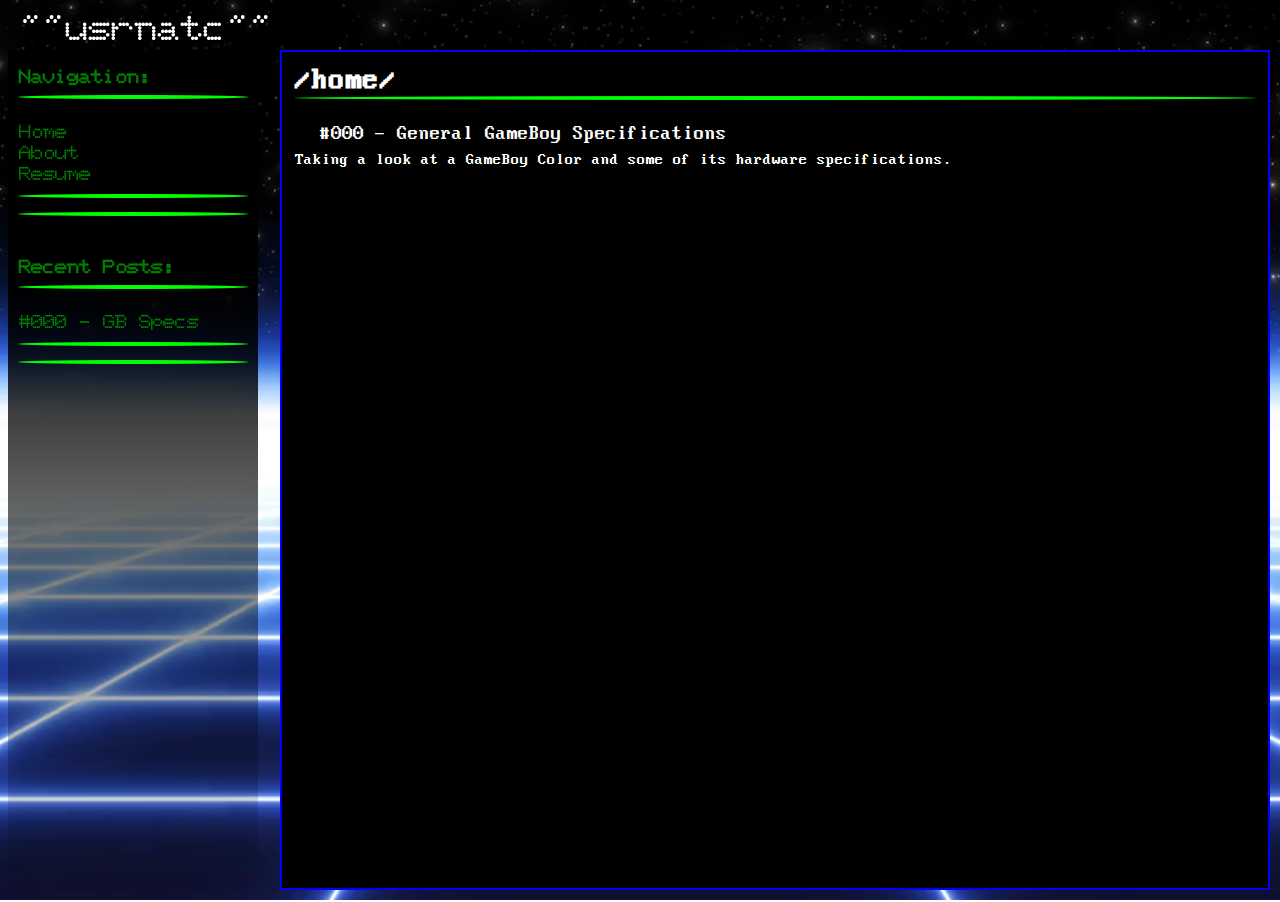
==== commit c527244a: "Index: This commit replaces the gif background with a web video format for performance" ====
--- a/index.html
+++ b/index.html
@@ -8,23 +8,28 @@
         <meta name="description" content="usrnatc main webpage">
     </head>
     <body>
+        <!-- background video -->
+        <video class="video-background" autoplay loop muted playsinline>
+            <source src="media/bluematrix.webm" type="video/webm"/>
+            <source src="media/bluematrix.mp4" type="video/mp4"/>
+        </video>
         <nav class="navpane">
             <ul class="navlist">
                 <li class="texts"><b>Navigation:</b></li>
-                <img class="linebreak" src="media/linebreak.png"></img>
+                <img src="media/linebreak.png" width="100%"></img>
                 <br><br>
                 <li><a class="texts links" target="mainframe" href="pages/home.html">Home</a></li>
                 <li><a class="texts links" target="mainframe" href="pages/about.html">About</a></li>
                 <li><a class="texts links" target="mainframe" href="pages/resume.html">Resume</a></li>
-                <img class="linebreak" src="media/linebreak.png"></img>
-                <img class="linebreak" src="media/linebreak.png"></img>
+                <img src="media/linebreak.png" width="100%"></img>
+                <img src="media/linebreak.png" width="100%"></img>
                 <br><br><br>
                 <li class="texts"><b>Recent Posts:</b></li>
-                <img class="linebreak" src="media/linebreak.png"></img>
+                <img src="media/linebreak.png" width="100%"></img>
                 <br><br>
                 <li><a class="texts links" target="mainframe" href="posts/000.html">#000 - GB Specs</a></li>
-                <img class="linebreak" src="media/linebreak.png"></img>
-                <img class="linebreak" src="media/linebreak.png"></img>
+                <img src="media/linebreak.png" width="100%"></img>
+                <img src="media/linebreak.png" width="100%"></img>
             </ul>
         </nav>
         <div class="banner">
--- a/utils/style.css
+++ b/utils/style.css
@@ -10,9 +10,17 @@
 }
 
 body {
-    background-image: url("../media/bluematrix.gif");
-    background-size: 100vw 100vh;
     overflow: hidden;
+}
+
+.video-background {
+    position: fixed;
+    top: 0;
+    left: 0;
+    width: 100vw;
+    height: 100vh;
+    object-fit: cover;
+    z-index: -1;
 }
 
 .texts {
@@ -114,8 +122,3 @@
     color: white;
     font-size: 33px;
 }
-
-.linebreak {
-
-    width: 100%;
-}
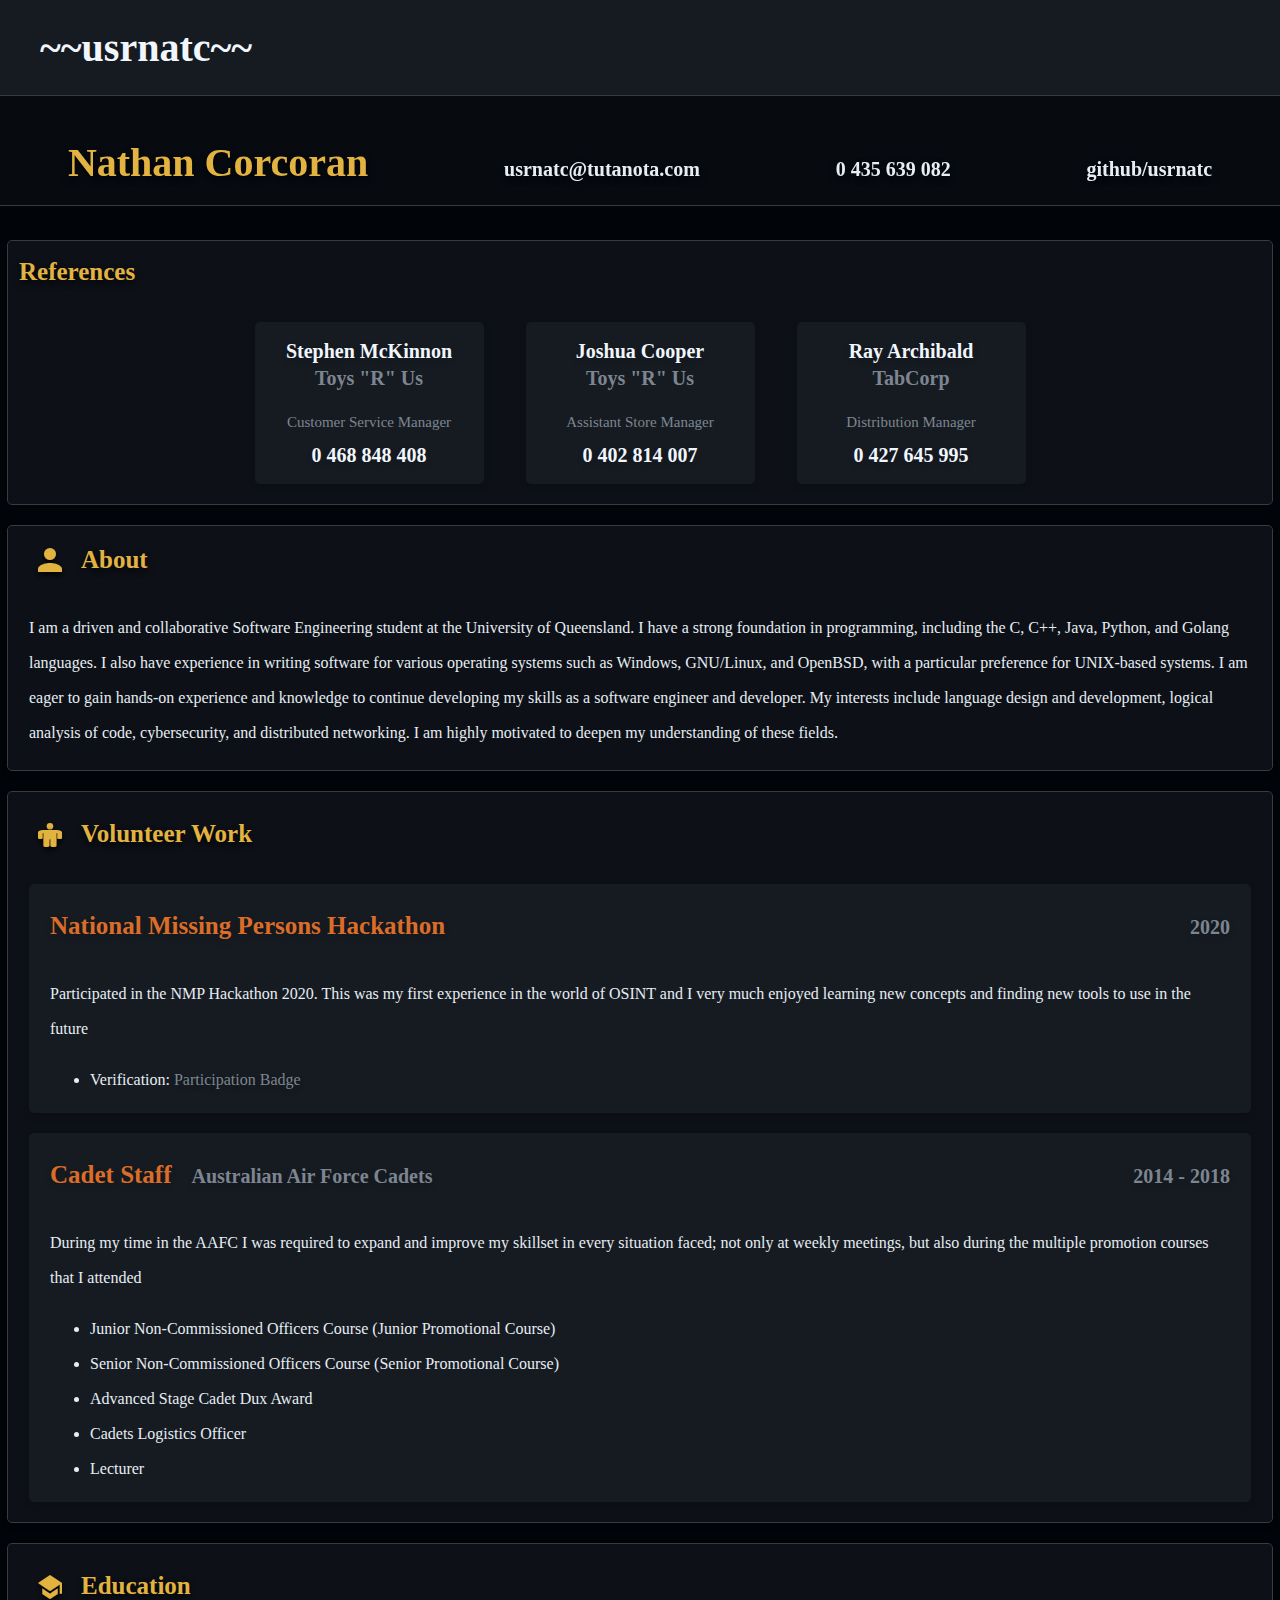
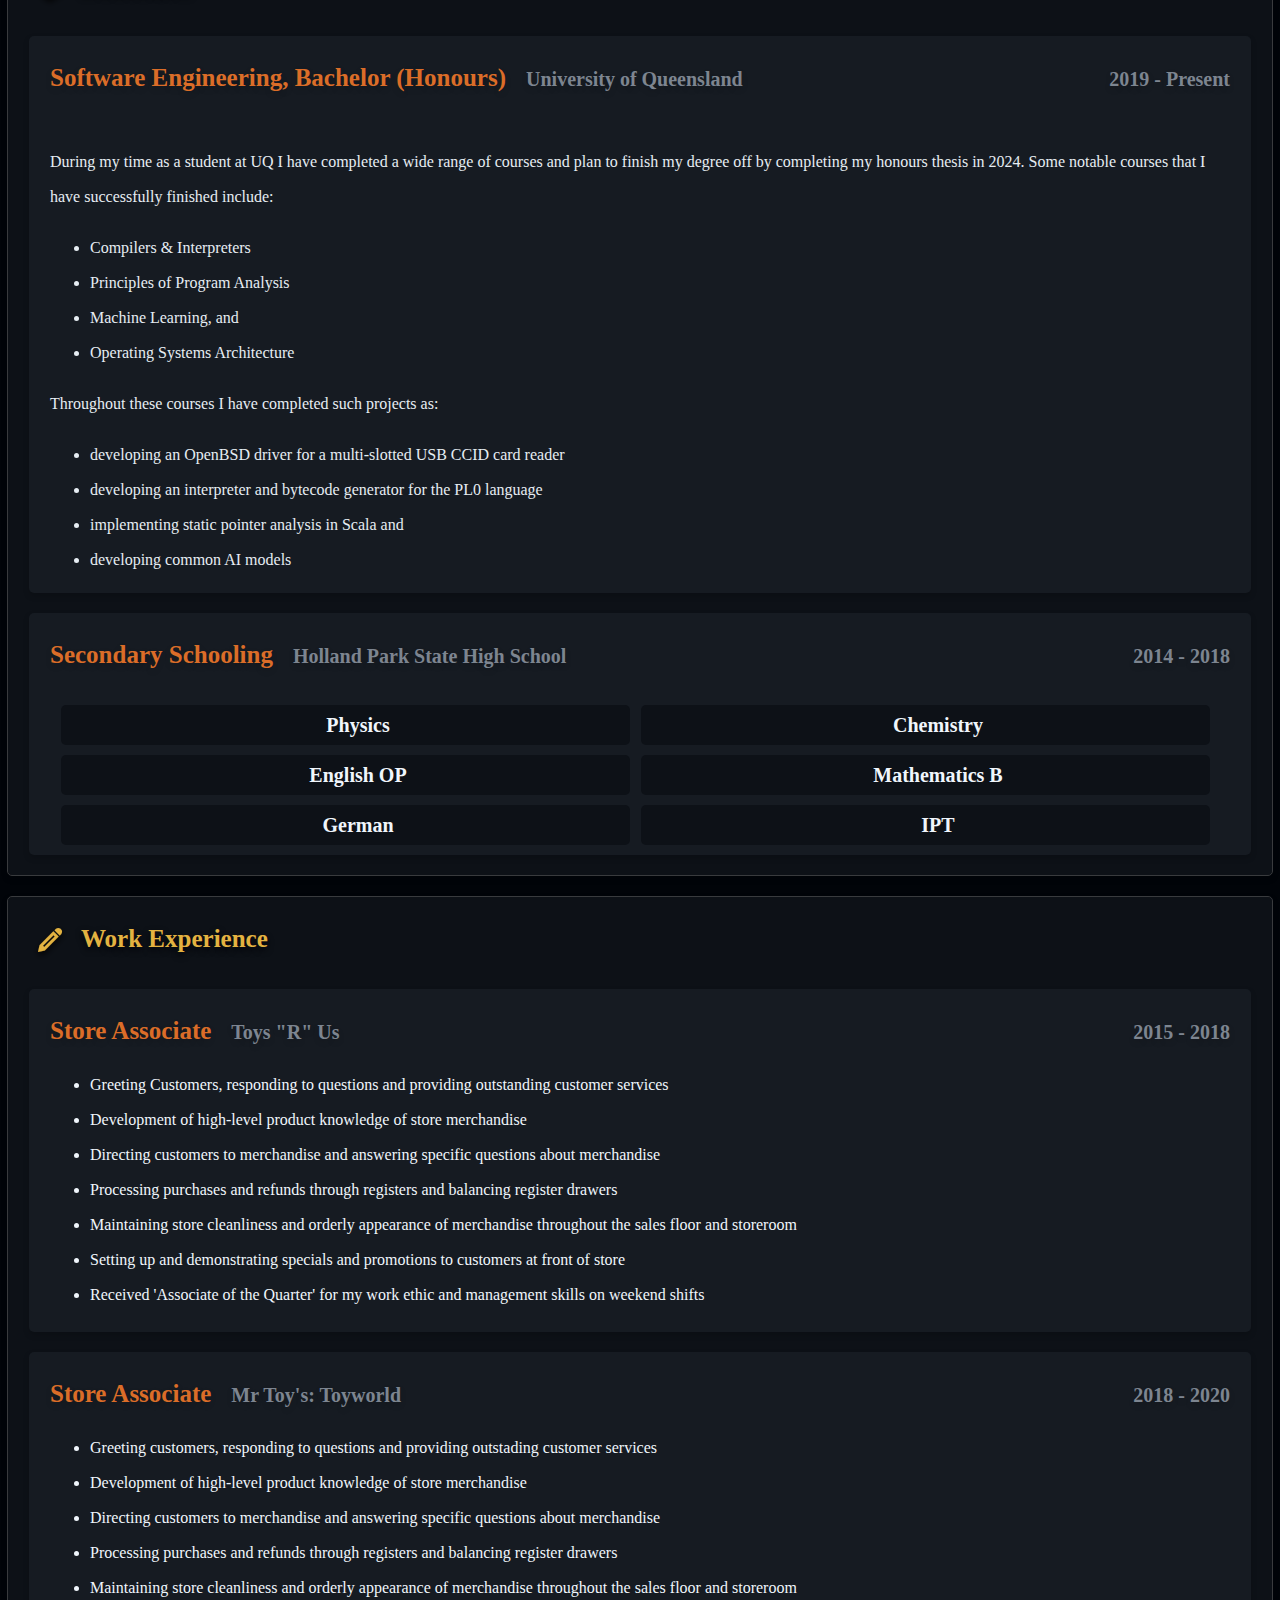
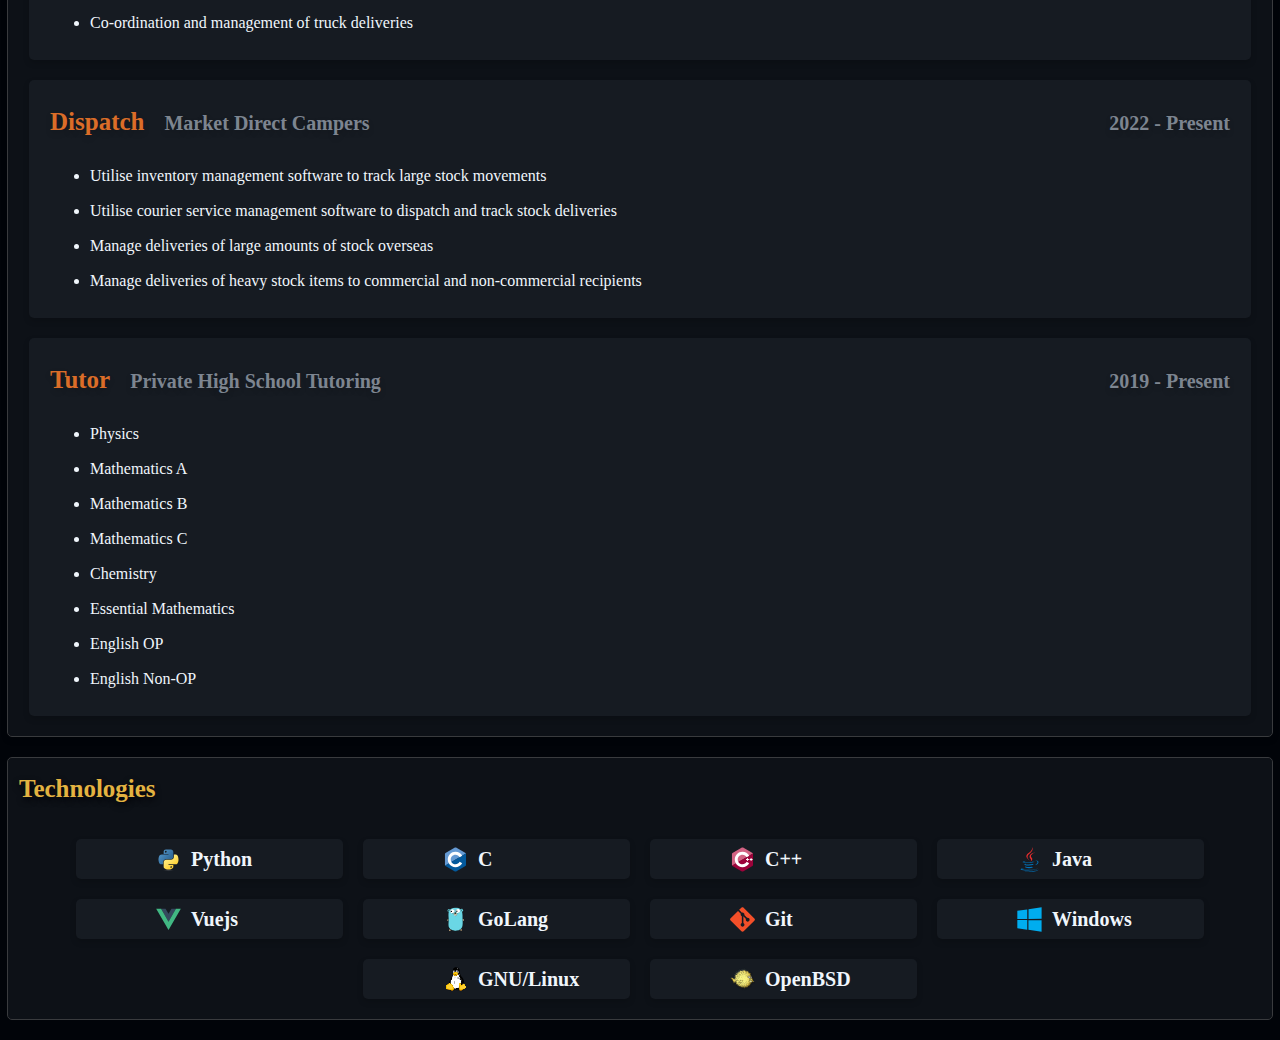
==== commit c306c445: "Resume Redesign" ====
--- a/index.html
+++ b/index.html
@@ -1,42 +1,279 @@
-<!DOCTYPE html>
-<html lang="en">
-    <head>
-        <title>~~~usrnatc~~~</title>
-        <link rel="stylesheet" type="text/css" href="utils/style.css">
-        <link rel="icon" type="image/x-icon" href="media/japanesegreenmagcover.png">
-        <meta name="viewport" content="width=device-width, initial-scale=1">
-        <meta name="description" content="usrnatc main webpage">
-    </head>
-    <body>
-        <!-- background video -->
-        <video class="video-background" autoplay loop muted playsinline>
-            <source src="media/bluematrix.webm" type="video/webm"/>
-            <source src="media/bluematrix.mp4" type="video/mp4"/>
-        </video>
-        <nav class="navpane">
-            <ul class="navlist">
-                <li class="texts"><b>Navigation:</b></li>
-                <img src="media/linebreak.png" width="100%"></img>
-                <br><br>
-                <li><a class="texts links" target="mainframe" href="pages/home.html">Home</a></li>
-                <li><a class="texts links" target="mainframe" href="pages/about.html">About</a></li>
-                <li><a class="texts links" target="mainframe" href="pages/resume.html">Resume</a></li>
-                <img src="media/linebreak.png" width="100%"></img>
-                <img src="media/linebreak.png" width="100%"></img>
-                <br><br><br>
-                <li class="texts"><b>Recent Posts:</b></li>
-                <img src="media/linebreak.png" width="100%"></img>
-                <br><br>
-                <li><a class="texts links" target="mainframe" href="posts/000.html">#000 - GB Specs</a></li>
-                <img src="media/linebreak.png" width="100%"></img>
-                <img src="media/linebreak.png" width="100%"></img>
-            </ul>
-        </nav>
-        <div class="banner">
-            <text class="banner-text">~~usrnatc~~</text>
-        </div>
-        <div class="main">
-            <object data="pages/home.html" type="text/html" name="mainframe" class="main-display"></object>
-        </div>
-    </body>
-</html>
+<!DOCTYPE html>
+<!-- https://xd.adobe.com/view/978ed3f8-abab-46f2-8d5a-ee0fa317ece5-c2dd/specs/ -->
+<html lang="en_AU">
+    <head>
+        <link rel="stylesheet" media="(min-width: 1281px)"  href="desktop.css">
+        <link rel="stylesheet" media="(min-width: 320px) and (max-width: 599px)" href="mobile.css">
+        <link rel="stylesheet" media="(min-width: 600px) and (max-width: 1024px)" href="tablet.css">
+        <link rel="stylesheet" media="(min-width: 1025px) and (max-width: 1280px)" href="laptop.css">
+        <meta charset="UTF-8">
+        <meta name="author" content="Nathan Corcoran">
+        <meta name="title" content="Nathan Corcoran Resume">
+        <meta name="viewport" content="width=device-width, initial-scale=1.0">
+
+        <title>Nathan Corcoran Resume</title>
+    </head>
+    <body>
+        <div class="banner">
+            <p class="banner-text">~~usrnatc~~</p>
+        </div>
+        <div class="header">
+            <p class="name">Nathan Corcoran</p>
+            <a class="email" href="mailto:usrnatc@tutanota.com">usrnatc@tutanota.com</a>
+            <a class="phone" href="tel:0435639082">0 435 639 082</a>
+            <a class="github" rel="prefetch" target="_blank" href="https://github.com/usrnatc">github/usrnatc</a>
+        </div>
+        <div class="content-wrapper">
+            <div class="references">
+                <p class="title">References</p>
+                <div class="reference">
+                    <p class="name">Stephen McKinnon</p>
+                    <a class="workplace" rel="prefetch" target="_blank" href="https://www.toysrus.com.au">Toys &quot;R&quot; Us</a>
+                    <p class="position">Customer Service Manager</p>
+                    <a class="phone" href="tel:0468848408">0 468 848 408</a>
+                </div>
+                <div class="reference">
+                    <p class="name">Joshua Cooper</p>
+                    <a class="workplace" rel="prefetch" target="_blank" href="https://www.toysrus.com.au">Toys &quot;R&quot; Us</a>
+                    <p class="position">Assistant Store Manager</p>
+                    <a class="phone" href="tel:0402814007">0 402 814 007</a>
+                </div>
+                <div class="reference">
+                    <p class="name">Ray Archibald</p>
+                    <a class="workplace" rel="prefetch" target="_blank" href="https://www.tabcorp.com.au">TabCorp</a>
+                    <p class="position">Distribution Manager</p>
+                    <a class="phone" href="tel:0427645995">0 427 645 995</a>
+                </div>
+            </div>
+            <div class="sections">
+                <div class="about">
+                    <img class="icon" alt="about icon" src="utils/about-icon.svg">
+                    <p class="title">About</p>
+                    <p class="text">
+                        I am a driven and collaborative Software Engineering
+                        student at the University of Queensland. I have a strong foundation
+                        in programming, including the C, C++, Java, Python, and Golang languages.
+                        I also have experience in writing software for various operating systems
+                        such as Windows, GNU/Linux, and OpenBSD, with a particular preference for
+                        UNIX-based systems. I am eager to gain hands-on experience and knowledge
+                        to continue developing my skills as a software engineer and developer.
+                        My interests include language design and development, logical analysis of
+                        code, cybersecurity, and distributed networking. I am highly motivated
+                        to deepen my understanding of these fields.
+                    </p>
+                </div>
+                <div class="volunteers">
+                    <img class="icon" alt="volunteer icon" src="utils/volunteer-icon.svg">
+                    <p class="title">Volunteer Work</p>
+                    <div class="volunteer">
+                        <div class="metadata">
+                            <p class="title">National Missing Persons Hackathon</p>
+                            <p class="timeframe">2020</p>
+                        </div>
+                        <p class="text">
+                            Participated in the NMP Hackathon 2020. This was my first
+                            experience in the world of OSINT and I very much enjoyed
+                            learning new concepts and finding new tools to use in the
+                            future
+                        </p>
+                        <ul class="information">
+                            <li>Verification: <a rel="prefetch" target="_blank" href="https://ca.badgr.com/public/assertions/S1xs3jyuRLuFRd2yx18NHw">Participation Badge</a></li>
+                        </ul>
+                    </div>
+                    <div class="volunteer">
+                        <div class="metadata">
+                            <p class="title">Cadet Staff</p>
+                            <p class="institution">Australian Air Force Cadets</p>
+                            <p class="timeframe">2014 - 2018</p>
+                        </div>
+                        <p class="text">
+                            During my time in the AAFC I was required to expand
+                            and improve my skillset in every situation faced;
+                            not only at weekly meetings, but also during the
+                            multiple promotion courses that I attended
+                        </p>
+                        <ul class="information">
+                            <li>Junior Non-Commissioned Officers Course (Junior Promotional Course)</li>
+                            <li>Senior Non-Commissioned Officers Course (Senior Promotional Course)</li>
+                            <li>Advanced Stage Cadet Dux Award</li>
+                            <li>Cadets Logistics Officer</li>
+                            <li>Lecturer</li>
+                        </ul>
+                    </div>
+                </div>
+                <div class="educations">
+                    <img class="icon" src="utils/education-icon.svg">
+                    <p class="title">Education</p>
+                    <div class="education">
+                        <div class="metadata">
+                            <p class="domain">Software Engineering, Bachelor (Honours)</p>
+                            <p class="institution">University of Queensland</p>
+                            <p class="timeframe">2019 - Present</p>
+                        </div>
+                        <p class="text">
+                            During my time as a student at UQ I have completed a wide range of courses and plan
+                            to finish my degree off by completing my honours thesis in 2024. Some notable courses
+                            that I have successfully finished include:
+                        </p>
+                        <ul class="text">
+                            <li>Compilers &amp; Interpreters</li>
+                            <li>Principles of Program Analysis</li>
+                            <li>Machine Learning, and</li>
+                            <li>Operating Systems Architecture</li>
+                        </ul>
+                        <p class="text">Throughout these courses I have completed such projects as:</p>
+                        <ul class="text">
+                            <li>developing an OpenBSD driver for a multi-slotted USB CCID card reader</li>
+                            <li>developing an interpreter and bytecode generator for the PL0 language</li>
+                            <li>implementing static pointer analysis in Scala and</li>
+                            <li>developing common AI models</li>
+                        </ul>
+                    </div>
+                    <div class="education">
+                        <div class="metadata">
+                            <p class="domain">Secondary Schooling</p>
+                            <p class="institution">Holland Park State High School</p>
+                            <p class="timeframe">2014 - 2018</p>
+                        </div>
+                        <div class="courses">
+                            <div class="course">
+                                <p class="name">Physics</p>
+                            </div>
+                            <div class="course">
+                                <p class="name">Chemistry</p>
+                            </div>
+                            <div class="course">
+                                <p class="name">English OP</p>
+                            </div>
+                            <div class="course">
+                                <p class="name">Mathematics B</p>
+                            </div>
+                            <div class="course">
+                                <p class="name">German</p>
+                            </div>
+                            <div class="course">
+                                <p class="name">IPT</p>
+                            </div>
+                        </div>
+                    </div>
+                </div>
+                <div class="work-experiences">
+                    <img class="icon" alt="work-experience icon" src="utils/work-experience-icon.svg">
+                    <p class="title">Work Experience</p>
+                    <div class="work-experience">
+                        <div class="metadata">
+                            <p class="position">Store Associate</p>
+                            <a class="workplace" rel="prefetch" target="_blank" href="https://www.toysrus.com.au">Toys &quot;R&quot; Us</a>
+                            <p class="timeframe">2015 - 2018</p>
+                        </div>
+                        <div class="text">
+                            <ul>
+                                <li>Greeting Customers, responding to questions and providing outstanding customer services</li>
+                                <li>Development of high-level product knowledge of store merchandise</li>
+                                <li>Directing customers to merchandise and answering specific questions about merchandise</li>
+                                <li>Processing purchases and refunds through registers and balancing register drawers</li>
+                                <li>Maintaining store cleanliness and orderly appearance of merchandise throughout the sales floor and storeroom</li>
+                                <li>Setting up and demonstrating specials and promotions to customers at front of store</li>
+                                <li>Received 'Associate of the Quarter' for my work ethic and management skills on weekend shifts</li>
+                            </ul>
+                        </div>
+                    </div>
+                    <div class="work-experience">
+                        <div class="metadata">
+                            <p class="position">Store Associate</p>
+                            <a class="workplace" rel="prefetch" target="_blank" href="https://www.mrtoys.com.au">Mr Toy&apos;s: Toyworld</a>
+                            <p class="timeframe">2018 - 2020</p>
+                        </div>
+                        <div class="text">
+                            <ul>
+                                <li>Greeting customers, responding to questions and providing outstading customer services</li>
+                                <li>Development of high-level product knowledge of store merchandise</li>
+                                <li>Directing customers to merchandise and answering specific questions about merchandise</li>
+                                <li>Processing purchases and refunds through registers and balancing register drawers</li>
+                                <li>Maintaining store cleanliness and orderly appearance of merchandise throughout the sales floor and storeroom</li>
+                                <li>Co-ordination and management of truck deliveries</li>
+                            </ul>
+                        </div>
+                    </div>
+                    <div class="work-experience">
+                        <div class="metadata">
+                            <p class="position">Dispatch</p>
+                            <a class="workplace" rel="prefetch" target="_blank" href="https://www.marketdirect.com.au">Market Direct Campers</a>
+                            <p class="timeframe">2022 - Present</p>
+                        </div>
+                        <div class="text">
+                            <ul>
+                                <li>Utilise inventory management software to track large stock movements</li>
+                                <li>Utilise courier service management software to dispatch and track stock deliveries</li>
+                                <li>Manage deliveries of large amounts of stock overseas</li>
+                                <li>Manage deliveries of heavy stock items to commercial and non-commercial recipients</li>
+                            </ul>
+                        </div>
+                    </div>
+                    <div class="work-experience">
+                        <div class="metadata">
+                            <p class="position">Tutor</p>
+                            <p class="workplace">Private High School Tutoring</p>
+                            <p class="timeframe">2019 - Present</p>
+                        </div>
+                        <div class="text">
+                            <ul>
+                                <li>Physics</li>
+                                <li>Mathematics A</li>
+                                <li>Mathematics B</li>
+                                <li>Mathematics C</li>
+                                <li>Chemistry</li>
+                                <li>Essential Mathematics</li>
+                                <li>English OP</li>
+                                <li>English Non-OP</li>
+                            </ul>
+                        </div>
+                    </div>
+                </div>
+            </div>
+            <div class="skills">
+                <p class="title">Technologies</p>
+                <div class="skill">
+                    <img class="icon" src="utils/python-original.svg">
+                    <p class="name">Python</p>
+                </div>
+                <div class="skill">
+                    <img class="icon" src="utils/c-original.svg">
+                    <p class="name">C</p>
+                </div>
+                <div class="skill">
+                    <img class="icon" src="utils/cplusplus-original.svg">
+                    <p class="name">C++</p>
+                </div>
+                <div class="skill">
+                    <img class="icon" src="utils/java-original.svg">
+                    <p class="name">Java</p>
+                </div>
+                <div class="skill">
+                    <img class="icon" src="utils/vuejs-original.svg">
+                    <p class="name">Vuejs</p>
+                </div>
+                <div class="skill">
+                    <img class="icon" src="utils/go-original.svg">
+                    <p class="name">GoLang</p>
+                </div>
+                <div class="skill">
+                    <img class="icon" src="utils/git-original.svg">
+                    <p class="name">Git</p>
+                </div>
+                <div class="skill">
+                    <img class="icon" src="utils/windows8-original.svg">
+                    <p class="name">Windows</p>
+                </div>
+                <div class="skill">
+                    <img class="icon" src="utils/linux-original.svg">
+                    <p class="name">GNU/Linux</p>
+                </div>
+                <div class="skill">
+                    <img class="icon" src="utils/openbsd.png">
+                    <p class="name">OpenBSD</p>
+                </div>
+            </div>
+        </div>
+    </body>
+</html>
--- a/desktop.css
+++ b/desktop.css
@@ -0,0 +1,608 @@
+@media (min-width: 1281px) {
+    body {
+        margin: 0px;
+        background: #010409 0% 0% no-repeat padding-box;
+
+        -ms-scrollbar-style: none;
+        scrollbar-width: none;
+    }
+
+    ::-webkit-scrollbar {
+        display: none;
+	width: 0;
+    }
+
+    .content-wrapper {
+        position: absolute;
+        top: 240px;
+        width: auto;
+        display: flex;
+        flex-wrap: wrap;
+        justify-content: space-around;
+        z-index: -2;
+    }
+
+    .banner {
+        top: 0px;
+        left: 0px;
+        width: 100vw;
+        height: 95px;
+        margin: 0px;
+        padding: 0px;
+        position: fixed;
+        background: #161B22 0% 0% no-repeat padding-box;
+        opacity: 1;
+    }
+
+    .banner-text {
+        height: 48px;
+        margin-left: 40px;
+        margin-top: 24px;
+        display: inline-block;
+        text-align: left;
+        font: normal normal 900 40px/48px Input Mono;
+        letter-spacing: 0px;
+        color: #F0F6FC;
+        opacity: 1;
+    }
+
+    .header {
+        top: 95px;
+        left: 0px;
+        width: 100vw;
+        height: 109px;
+        position: fixed;
+        display: flex;
+        flex-flow: row;
+        justify-content: space-around;
+        align-items: baseline;
+        background: rgba(13, 17, 23, 0.5) 0% 0% no-repeat padding-box;
+        border-top: 1px solid #393B3E;
+        border-bottom: 1px solid #393B3E;
+        opacity: 1;
+        backdrop-filter: blur(50px);
+        -webkit-backdrop-filter: blur(50px);
+    }
+
+    .header > .name {
+        text-align: left;
+        font: normal normal 900 40px/54px Segoe UI;
+        letter-spacing: 0px;
+        color: #E3B341;
+        text-shadow: 0px 3px 6px #010409;
+        opacity: 1;
+    }
+
+    .header > a {
+        text-align: left;
+        font: normal normal 900 20px/27px Segoe UI;
+        letter-spacing: 0px;
+        color: #E6EDF3;
+        text-shadow: 0px 3px 6px #010409;
+        text-decoration: none;
+        opacity: 1;
+    }
+
+    .header > a:hover {
+        text-decoration: underline;
+    }
+
+    .references {
+        top: 240px;
+        margin-bottom: 20px;
+        height: 627px;
+        display: flex;
+        flex: 0 0 251px;
+        flex-direction: column;
+        position: sticky;
+        background: #0D1117 0% 0% no-repeat padding-box;
+        border: 1px solid #393B3E;
+        border-radius: 5px;
+        opacity: 1;
+        z-index: -1;
+    }
+
+    .references > .title {
+        margin-left: 11px;
+        margin-top: 14px;
+        margin-bottom: 34px;
+        text-align: left;
+        font: normal normal bold 25px/33px Segoe UI;
+        letter-spacing: 0px;
+        color: #E3B341;
+        text-shadow: 0px 3px 6px #010409;
+        opacity: 1;
+    }
+
+    .reference {
+        width: 229px;
+        height: 162px;
+        margin-left: 11px;
+        margin-right: 11px;
+        margin-bottom: 20px;
+        text-align: center;
+        background: #161B22 0% 0% no-repeat padding-box;
+        box-shadow: 0px 3px 6px #00000029;
+        border-radius: 5px;
+        opacity: 1;
+    }
+
+    .reference > .name {
+        margin-top: 16px;
+        margin-bottom: 0px;
+        font: normal normal 600 20px/27px Segoe UI;
+        letter-spacing: 0px;
+        color: #F0F6FC;
+        text-shadow: 0px 3px 6px #00000029;
+        opacity: 1;
+    }
+
+    .reference > .workplace {
+        font: normal normal 600 20px/27px Segoe UI;
+        letter-spacing: 0px;
+        color: #7D8590;
+        opacity: 1;
+    }
+
+    .reference > .position {
+        margin-top: 20px;
+        margin-bottom: 10px;
+        font: normal normal normal 15px/20px Segoe UI;
+        letter-spacing: 0px;
+        color: #7D8590;
+        opacity: 1;
+    }
+
+    .reference > .phone {
+        font: normal normal 600 20px/27px Segoe UI;
+        letter-spacing: 0px;
+        color: #F0F6FC;
+        text-shadow: 0px 3px 6px #00000029;
+        opacity: 1;
+    }
+
+    .reference > a {
+        text-decoration: none;
+    }
+
+    .reference > a:hover {
+        text-decoration: underline;
+    }
+
+    .skills {
+        top: 240px;
+        margin-bottom: 20px;
+        height: 681px;
+        position: sticky;
+        flex: 0 0 287px;
+        background: #0D1117 0% 0% no-repeat padding-box;
+        border: 1px solid #393B3E;
+        border-radius: 5px;
+        opacity: 1;
+        z-index: -1;
+    }
+
+    .skills > .title {
+        margin-left: 11px;
+        margin-top: 14px;
+        margin-bottom: 34px;
+        text-align: left;
+        font: normal normal bold 25px/33px Segoe UI;
+        letter-spacing: 0px;
+        color: #E3B341;
+        text-shadow: 0px 3px 6px #010409;
+        opacity: 1;
+    }
+
+    .skill {
+        width: 267px;
+        height: 40px;
+        margin-top: 0px;
+        margin-bottom: 20px;
+        margin-left: 10px;
+        margin-right: 10px;
+        display: flex;
+        flex-direction: row;
+        column-gap: 10px;
+        align-items: center;
+        background: #161B22 0% 0% no-repeat padding-box;
+        box-shadow: 0px 3px 6px #00000029;
+        border-radius: 5px;
+        opacity: 1;
+    }
+
+    .skill > .icon {
+        height: 25px;
+        width: 25px;
+        margin-left: 80px;
+    }
+
+    .skill > .name {
+        text-align: left;
+        font: normal normal bold 20px/27px Segoe UI;
+        letter-spacing: 0px;
+        color: #F0F6FC;
+        opacity: 1;
+    }
+
+    .sections {
+        top: 0px;
+        display: flex;
+        flex: 0 20 calc(100% - 554px);
+        flex-flow: column wrap;
+        align-items: center;
+        mix-blend-mode: normal;
+        z-index: -1;
+
+        -ms-overflow-style: none;
+        scrollbar-width: none;
+    }
+
+    .sections::-webkit-scrollbar {
+        display: none;
+    }
+
+    .sections > .about,
+    .sections > .volunteers,
+    .sections > .educations,
+    .sections > .work-experiences {
+        margin-bottom: 20px;
+        width: calc(100% - 16px);
+        background: #0D1117 0% 0% no-repeat padding-box;
+        box-shadow: 0px 3px 6px #00000029;
+        border: 1px solid #393B3E;
+        border-radius: 5px;
+        opacity: 1;
+    }
+
+    .about {
+        display: flex;
+        flex-flow: row wrap;
+    }
+
+    .about > .icon {
+        margin-left: 21px;
+        margin-top: -10px;
+    }
+
+    .about > .title {
+        margin-left: 10px;
+        margin-top: 17px;
+        margin-bottom: 34px;
+        text-align: left;
+        font: normal normal bold 25px/33px Segoe UI;
+        letter-spacing: 0px;
+        color: #E3B341;
+        text-shadow: 0px 3px 6px #010409;
+    }
+
+    .about > .text {
+        margin-left: 21px;
+        margin-right: 18px;
+        margin-top: 0px;
+        margin-bottom: 20px;
+        text-align: left;
+        font: normal normal normal 16px/35px Segoe UI;
+        letter-spacing: 0px;
+        color: #E6EDF3;
+        opacity: 1;
+    }
+
+    .volunteers {
+        display: flex;
+        flex-flow: row wrap;
+    }
+
+    .volunteers > .title {
+        margin-left: 10px;
+        margin-bottom: 34px;
+        justify-self: baseline;
+        text-align: left;
+        font: normal normal bold 25px/33px Segoe UI;
+        letter-spacing: 0px;
+        color: #E3B341;
+        text-shadow: 0px 3px 6px #010409;
+        opacity: 1;
+    }
+
+    .volunteers > .icon {
+        margin-left: 21px;
+    }
+
+    .volunteer {
+        width: 100%;
+        margin-left: 21px;
+        margin-right: 21px;
+        margin-bottom: 20px;
+        background: #161B22 0% 0% no-repeat padding-box;
+        box-shadow: 0px 3px 6px #00000029;
+        border-radius: 5px;
+        opacity: 1;
+    }
+
+    .volunteer > * {
+        margin-left: 21px;
+        margin-right: 21px;
+    }
+
+    .volunteer > .metadata {
+        display: flex;
+        flex-flow: row;
+        align-items: baseline;
+    }
+
+    .volunteer > .metadata > .title {
+        margin-bottom: 34px;
+        text-align: left;
+        font: normal normal 600 25px/33px Segoe UI;
+        letter-spacing: 0px;
+        color: #DB6D28;
+        text-shadow: 0px 3px 6px #00000029;
+        opacity: 1;
+    }
+
+    .volunteer > .metadata .institution {
+        margin-left: 20px;
+        text-align: left;
+        font: normal normal 600 20px/27px Segoe UI;
+        letter-spacing: 0px;
+        color: #7D8590;
+        text-shadow: 0px 3px 6px #00000029;
+        opacity: 1;
+    }
+
+    .volunteer > .metadata > .timeframe {
+        margin-left: auto;
+        text-align: left;
+        font: normal normal 600 20px/27px Segoe UI;
+        letter-spacing: 0px;
+        color: #7D8590;
+        text-shadow: 0px 3px 6px #00000029;
+        opacity: 1;
+    }
+
+    .volunteer > .information,
+    .volunteer > .text {
+        margin-top: 0px;
+        text-align: left;
+        font: normal normal normal 16px/35px Segoe UI;
+        letter-spacing: 0px;
+        color: #E6EDF3;
+        opacity: 1;
+    }
+
+    .volunteer > .information > li > a {
+        text-decoration: none;
+        margin-left: auto;
+        text-align: left;
+        font: normal normal normal 16px/35px Segoe UI;
+        letter-spacing: 0px;
+        color: #7D8590;
+        text-shadow: 0px 3px 6px #00000029;
+        opacity: 1;
+    }
+
+    .volunteer > .information > li > a:hover {
+        text-decoration: underline;
+    }
+
+    .courses {
+        display: flex;
+        flex-flow: row wrap;
+    }
+
+    .courses > .course {
+        height: 40px;
+        margin-left: 11px;
+        margin-bottom: 10px;
+        background: #0D1117 0% 0% no-repeat padding-box;
+        border-radius: 5px;
+        display: flex;
+        flex-flow: row;
+        flex-basis: calc(50% - 21px);
+        align-items: center;
+    }
+
+    .courses > .course > .code {
+        flex-basis: 30%;
+        font: normal normal bold 20px/27px Segoe UI;
+        letter-spacing: 0px;
+        color: #F0F6FC;
+        opacity: 1;
+        margin-left: 8px;
+        text-align: left;
+    }
+
+    .courses > .course > .name {
+        font: normal normal bold 20px/27px Segoe UI;
+        letter-spacing: 0px;
+        color: #F0F6FC;
+        opacity: 1;
+        text-align: left;
+        text-wrap: avoid;
+    }
+
+    .educations > div:last-of-type > .courses > .course {
+        justify-content: center;
+    }
+
+    .educations {
+        display: flex;
+        flex-flow: row wrap;
+    }
+
+    .educations > .icon {
+        margin-left: 21px;
+    }
+
+    .educations > .title {
+        margin-left: 10px;
+        margin-bottom: 34px;
+        justify-self: baseline;
+        font: normal normal bold 25px/33px Segoe UI;
+        letter-spacing: 0px;
+        color: #E3B341;
+        text-shadow: 0px 3px 6px #010409;
+        opacity: 1;
+    }
+
+    .education {
+        width: 100%;
+        margin-left: 21px;
+        margin-right: 21px;
+        margin-bottom: 20px;
+        background: #161B22 0% 0% no-repeat padding-box;
+        box-shadow: 0px 3px 6px #00000029;
+        border-radius: 5px;
+        opacity: 1;
+    }
+
+    .education > * {
+        margin-left: 21px;
+        margin-right: 21px;
+    }
+
+    .education > .metadata {
+        display: flex;
+        flex-flow: row;
+        align-items: baseline;
+    }
+
+    .education > .metadata > * {
+        margin-bottom: 0px;
+    }
+
+    .education > .metadata > .domain {
+        margin-bottom: 34px;
+        text-align: left;
+        font: normal normal 600 25px/33px Segoe UI;
+        letter-spacing: 0px;
+        color: #DB6D28;
+        text-shadow: 0px 3px 6px #00000029;
+        opacity: 1;
+    }
+
+    .education > .metadata > .institution {
+        margin-left: 20px;
+        text-align: left;
+        font: normal normal 600 20px/27px Segoe UI;
+        letter-spacing: 0px;
+        color: #7D8590;
+        text-shadow: 0px 3px 6px #00000029;
+        opacity: 1;
+    }
+    .education > .metadata > .timeframe {
+        margin-left: auto;
+        text-align: left;
+        font: normal normal 600 20px/27px Segoe UI;
+        letter-spacing: 0px;
+        color: #7D8590;
+        text-shadow: 0px 3px 6px #00000029;
+        opacity: 1;
+    }
+
+    .education > .text {
+        text-align: left;
+        font: normal normal normal 16px/35px Segoe UI;
+        letter-spacing: 0px;
+        color: #E6EDF3;
+        opacity: 1;
+    }
+
+    .work-experiences {
+        display: flex;
+        flex-flow: row wrap;
+    }
+
+    .work-experiences > .icon {
+        margin-left: 21px;
+    }
+
+    .work-experiences > .title {
+        margin-left: 10px;
+        margin-bottom: 34px;
+        text-align: left;
+        justify-self: baseline;
+        font: normal normal bold 25px/33px Segoe UI;
+        letter-spacing: 0px;
+        color: #E3B341;
+        text-shadow: 0px 3px 6px #010409;
+        opacity: 1;
+    }
+
+    .work-experience {
+        width: 100%;
+        margin-left: 21px;
+        margin-right: 21px;
+        margin-bottom: 20px;
+        background: #161B22 0% 0% no-repeat padding-box;
+        box-shadow: 0px 3px 6px #00000029;
+        border-radius: 5px;
+        opacity: 1;
+    }
+
+    .work-experience > * {
+        margin-left: 21px;
+        margin-right: 21px;
+    }
+
+    .work-experience > .metadata > a {
+        text-decoration: none;
+    }
+
+    .work-experience > .metadata > a:hover {
+        text-decoration: underline;
+    }
+
+    .work-experience > .metadata {
+        display: flex;
+        flex-flow: row;
+        align-items: baseline;
+    }
+
+    .work-experience > .metadata > * {
+        margin-bottom: 0px;
+    }
+
+    .work-experience > .metadata > .position {
+        text-align: left;
+        font: normal normal 600 25px/33px Segoe UI;
+        letter-spacing: 0px;
+        color: #DB6D28;
+        text-shadow: 0px 3px 6px #00000029;
+        opacity: 1;
+    }
+
+    .work-experience > .metadata > .workplace {
+        margin-left: 20px;
+        text-align: left;
+        font: normal normal 600 20px/27px Segoe UI;
+        letter-spacing: 0px;
+        color: #7D8590;
+        text-shadow: 0px 3px 6px #00000029;
+        opacity: 1;
+    }
+
+    .work-experience > .metadata > .timeframe {
+        margin-left: auto;
+        text-align: left;
+        font: normal normal 600 20px/27px Segoe UI;
+        letter-spacing: 0px;
+        color: #7D8590;
+        text-shadow: 0px 3px 6px #00000029;
+        opacity: 1;
+    }
+
+    .work-experience > .text {
+        text-align: left;
+        font: normal normal normal 16px/35px Segoe UI;
+        letter-spacing: 0px;
+        color: #F0F6FC;
+        opacity: 1;
+    }
+
+    .work-experience > .text > * {
+        margin-top: 20px;
+        margin-bottom: 20px;
+    }
+}
--- a/mobile.css
+++ b/mobile.css
@@ -0,0 +1,588 @@
+@media (min-width: 320px) {
+    body {
+        margin: 0px;
+        background: #010409 0% 0% no-repeat padding-box;
+
+        -ms-scrollbar-style: none;
+        scrollbar-width: none;
+    }
+
+    ::-webkit-scrollbar {
+        display: none;
+	width: 0;
+    }
+
+    .content-wrapper {
+        position: absolute;
+        top: 240px;
+        width: auto;
+        display: flex;
+        flex-direction: column;
+        align-items: center;
+        z-index: -2;
+    }
+
+    .banner {
+        visibility: hidden;
+    }
+
+    .header {
+        top: 0px;
+        left: 0px;
+        width: 100vw;
+        height: 145px;
+        position: fixed;
+        display: flex;
+        flex-flow: row wrap;
+        justify-content: space-around;
+        align-items: baseline;
+        background: rgba(13, 17, 23, 0.5) 0% 0% no-repeat padding-box;
+        border-top: 1px solid #393B3E;
+        border-bottom: 1px solid #393B3E;
+        opacity: 1;
+        backdrop-filter: blur(50px);
+        -webkit-backdrop-filter: blur(50px);
+    }
+
+    .header > .name {
+        text-align: center;
+        font: normal normal 900 30px/44px Segoe UI;
+        letter-spacing: 0px;
+        color: #E3B341;
+        text-shadow: 0px 3px 6px #010409;
+        opacity: 1;
+        flex-basis: 100%;
+    }
+
+    .header > a {
+        text-align: center;
+        font: normal normal 900 15px/27px Segoe UI;
+        letter-spacing: 0px;
+        color: #E6EDF3;
+        text-shadow: 0px 3px 6px #010409;
+        text-decoration: none;
+        opacity: 1;
+    }
+
+    .header > a:hover {
+        text-decoration: underline;
+    }
+
+    .references {
+        margin-bottom: 20px;
+        width: calc(100% - 16px);
+        height: 627px;
+        display: flex;
+        flex: 0 0 251px;
+        flex-flow: row wrap;
+        justify-content: center;
+        column-gap: 20px;
+        background: #0D1117 0% 0% no-repeat padding-box;
+        border: 1px solid #393B3E;
+        border-radius: 5px;
+        opacity: 1;
+        z-index: -1;
+    }
+
+    .references > .title {
+        margin-left: 11px;
+        margin-top: 14px;
+        margin-bottom: 34px;
+        flex-basis: 100%;
+        text-align: left;
+        font: normal normal bold 25px/33px Segoe UI;
+        letter-spacing: 0px;
+        color: #E3B341;
+        text-shadow: 0px 3px 6px #010409;
+        opacity: 1;
+    }
+
+    .reference {
+        width: 229px;
+        height: 162px;
+        margin-left: 11px;
+        margin-right: 11px;
+        margin-bottom: 20px;
+        text-align: center;
+        background: #161B22 0% 0% no-repeat padding-box;
+        box-shadow: 0px 3px 6px #00000029;
+        border-radius: 5px;
+        opacity: 1;
+    }
+
+    .reference > .name {
+        margin-top: 16px;
+        margin-bottom: 0px;
+        font: normal normal 600 20px/27px Segoe UI;
+        letter-spacing: 0px;
+        color: #F0F6FC;
+        text-shadow: 0px 3px 6px #00000029;
+        opacity: 1;
+    }
+
+    .reference > .workplace {
+        font: normal normal 600 20px/27px Segoe UI;
+        letter-spacing: 0px;
+        color: #7D8590;
+        opacity: 1;
+    }
+
+    .reference > .position {
+        margin-top: 20px;
+        margin-bottom: 10px;
+        font: normal normal normal 15px/20px Segoe UI;
+        letter-spacing: 0px;
+        color: #7D8590;
+        opacity: 1;
+    }
+
+    .reference > .phone {
+        font: normal normal 600 20px/27px Segoe UI;
+        letter-spacing: 0px;
+        color: #F0F6FC;
+        text-shadow: 0px 3px 6px #00000029;
+        opacity: 1;
+    }
+
+    .reference > a {
+        text-decoration: none;
+    }
+
+    .reference > a:hover {
+        text-decoration: underline;
+    }
+
+    .skills {
+        top: 240px;
+        width: calc(100% - 16px);
+        margin-bottom: 20px;
+        display: flex;
+        flex-flow: row wrap;
+        justify-content: center;
+        background: #0D1117 0% 0% no-repeat padding-box;
+        border: 1px solid #393B3E;
+        border-radius: 5px;
+        opacity: 1;
+        z-index: -1;
+    }
+
+    .skills > .title {
+        flex-basis: 100%;
+        margin-left: 11px;
+        margin-top: 14px;
+        margin-bottom: 34px;
+        text-align: left;
+        font: normal normal bold 25px/33px Segoe UI;
+        letter-spacing: 0px;
+        color: #E3B341;
+        text-shadow: 0px 3px 6px #010409;
+        opacity: 1;
+    }
+
+    .skill {
+        width: 267px;
+        height: 40px;
+        margin-top: 0px;
+        margin-bottom: 20px;
+        margin-left: 10px;
+        margin-right: 10px;
+        display: flex;
+        flex-direction: row;
+        column-gap: 10px;
+        align-items: center;
+        background: #161B22 0% 0% no-repeat padding-box;
+        box-shadow: 0px 3px 6px #00000029;
+        border-radius: 5px;
+        opacity: 1;
+    }
+
+    .skill > .icon {
+        height: 25px;
+        width: 25px;
+        margin-left: 80px;
+    }
+
+    .skill > .name {
+        text-align: left;
+        font: normal normal bold 20px/27px Segoe UI;
+        letter-spacing: 0px;
+        color: #F0F6FC;
+        opacity: 1;
+    }
+
+    .sections {
+        top: 0px;
+        display: flex;
+        flex: 0 20 calc(100% - 554px);
+        flex-flow: column wrap;
+        align-items: center;
+        mix-blend-mode: normal;
+        z-index: -1;
+
+        -ms-overflow-style: none;
+        scrollbar-width: none;
+    }
+
+    .sections::-webkit-scrollbar {
+        display: none;
+    }
+
+    .sections > .about,
+    .sections > .volunteers,
+    .sections > .educations,
+    .sections > .work-experiences {
+        margin-bottom: 20px;
+        width: calc(100% - 16px);
+        background: #0D1117 0% 0% no-repeat padding-box;
+        box-shadow: 0px 3px 6px #00000029;
+        border: 1px solid #393B3E;
+        border-radius: 5px;
+        opacity: 1;
+    }
+
+    .about {
+        display: flex;
+        flex-flow: row wrap;
+    }
+
+    .about > .icon {
+        margin-left: 21px;
+        margin-top: -10px;
+    }
+
+    .about > .title {
+        margin-left: 10px;
+        margin-top: 17px;
+        margin-bottom: 34px;
+        text-align: left;
+        font: normal normal bold 25px/33px Segoe UI;
+        letter-spacing: 0px;
+        color: #E3B341;
+        text-shadow: 0px 3px 6px #010409;
+    }
+
+    .about > .text {
+        margin-left: 21px;
+        margin-right: 18px;
+        margin-top: 0px;
+        margin-bottom: 20px;
+        text-align: left;
+        font: normal normal normal 16px/35px Segoe UI;
+        letter-spacing: 0px;
+        color: #E6EDF3;
+        opacity: 1;
+    }
+
+    .volunteers {
+        display: flex;
+        flex-flow: row wrap;
+    }
+
+    .volunteers > .title {
+        margin-left: 10px;
+        margin-bottom: 34px;
+        justify-self: baseline;
+        text-align: left;
+        font: normal normal bold 25px/33px Segoe UI;
+        letter-spacing: 0px;
+        color: #E3B341;
+        text-shadow: 0px 3px 6px #010409;
+        opacity: 1;
+    }
+
+    .volunteers > .icon {
+        margin-left: 21px;
+    }
+
+    .volunteer {
+        width: 100%;
+        margin-left: 21px;
+        margin-right: 21px;
+        margin-bottom: 20px;
+        background: #161B22 0% 0% no-repeat padding-box;
+        box-shadow: 0px 3px 6px #00000029;
+        border-radius: 5px;
+        opacity: 1;
+    }
+
+    .volunteer > * {
+        margin-left: 21px;
+        margin-right: 21px;
+    }
+
+    .volunteer > .metadata {
+        display: flex;
+        flex-flow: row;
+        align-items: baseline;
+    }
+
+    .volunteer > .metadata > .title {
+        margin-bottom: 34px;
+        text-align: left;
+        font: normal normal 600 25px/33px Segoe UI;
+        letter-spacing: 0px;
+        color: #DB6D28;
+        text-shadow: 0px 3px 6px #00000029;
+        opacity: 1;
+    }
+
+    .volunteer > .metadata .institution {
+        margin-left: 20px;
+        text-align: left;
+        font: normal normal 600 20px/27px Segoe UI;
+        letter-spacing: 0px;
+        color: #7D8590;
+        text-shadow: 0px 3px 6px #00000029;
+        opacity: 1;
+    }
+
+    .volunteer > .metadata > .timeframe {
+        margin-left: auto;
+        text-align: left;
+        font: normal normal 600 20px/27px Segoe UI;
+        letter-spacing: 0px;
+        color: #7D8590;
+        text-shadow: 0px 3px 6px #00000029;
+        opacity: 1;
+    }
+
+    .volunteer > .information,
+    .volunteer > .text {
+        margin-top: 0px;
+        text-align: left;
+        font: normal normal normal 16px/35px Segoe UI;
+        letter-spacing: 0px;
+        color: #E6EDF3;
+        opacity: 1;
+    }
+
+    .volunteer > .information > li > a {
+        text-decoration: none;
+        margin-left: auto;
+        text-align: left;
+        font: normal normal normal 16px/35px Segoe UI;
+        letter-spacing: 0px;
+        color: #7D8590;
+        text-shadow: 0px 3px 6px #00000029;
+        opacity: 1;
+    }
+
+    .volunteer > .information > li > a:hover {
+        text-decoration: underline;
+    }
+
+    .courses {
+        display: flex;
+        flex-flow: row wrap;
+    }
+
+    .courses > .course {
+        height: 40px;
+        margin-left: 11px;
+        margin-bottom: 10px;
+        background: #0D1117 0% 0% no-repeat padding-box;
+        border-radius: 5px;
+        display: flex;
+        flex-flow: row;
+        flex-basis: calc(50% - 21px);
+        align-items: center;
+    }
+
+    .courses > .course > .code {
+        display: none;
+    }
+
+    .courses > .course > .name {
+        font: normal normal bold 20px/27px Segoe UI;
+        margin-left: 25px;
+        letter-spacing: 0px;
+        color: #F0F6FC;
+        opacity: 1;
+        text-align: left;
+    }
+
+    .educations > div:last-of-type > .courses > .course {
+        justify-content: center;
+    }
+
+    .educations {
+        display: flex;
+        flex-flow: row wrap;
+    }
+
+    .educations > .icon {
+        margin-left: 21px;
+    }
+
+    .educations > .title {
+        margin-left: 10px;
+        margin-bottom: 34px;
+        justify-self: baseline;
+        font: normal normal bold 25px/33px Segoe UI;
+        letter-spacing: 0px;
+        color: #E3B341;
+        text-shadow: 0px 3px 6px #010409;
+        opacity: 1;
+    }
+
+    .education {
+        width: 100%;
+        margin-left: 21px;
+        margin-right: 21px;
+        margin-bottom: 20px;
+        background: #161B22 0% 0% no-repeat padding-box;
+        box-shadow: 0px 3px 6px #00000029;
+        border-radius: 5px;
+        opacity: 1;
+    }
+
+    .education > * {
+        margin-left: 21px;
+        margin-right: 21px;
+    }
+
+    .education > .metadata {
+        display: flex;
+        flex-flow: row;
+        align-items: baseline;
+    }
+
+    .education > .metadata > * {
+        margin-bottom: 0px;
+    }
+
+    .education > .metadata > .domain {
+        margin-bottom: 34px;
+        text-align: left;
+        font: normal normal 600 25px/33px Segoe UI;
+        letter-spacing: 0px;
+        color: #DB6D28;
+        text-shadow: 0px 3px 6px #00000029;
+        opacity: 1;
+    }
+
+    .education > .metadata > .institution {
+        margin-left: 20px;
+        text-align: left;
+        font: normal normal 600 20px/27px Segoe UI;
+        letter-spacing: 0px;
+        color: #7D8590;
+        text-shadow: 0px 3px 6px #00000029;
+        opacity: 1;
+    }
+
+    .education > .metadata > .timeframe {
+        margin-left: auto;
+        text-align: left;
+        font: normal normal 600 20px/27px Segoe UI;
+        letter-spacing: 0px;
+        color: #7D8590;
+        text-shadow: 0px 3px 6px #00000029;
+        opacity: 1;
+    }
+
+    .education > .text {
+        text-align: left;
+        font: normal normal normal 16px/35px Segoe UI;
+        letter-spacing: 0px;
+        color: #E6EDF3;
+        opacity: 1;
+    }
+
+    .work-experiences {
+        display: flex;
+        flex-flow: row wrap;
+    }
+
+    .work-experiences > .icon {
+        margin-left: 21px;
+    }
+
+    .work-experiences > .title {
+        margin-left: 10px;
+        margin-bottom: 34px;
+        text-align: left;
+        justify-self: baseline;
+        font: normal normal bold 25px/33px Segoe UI;
+        letter-spacing: 0px;
+        color: #E3B341;
+        text-shadow: 0px 3px 6px #010409;
+        opacity: 1;
+    }
+
+    .work-experience {
+        width: 100%;
+        margin-left: 21px;
+        margin-right: 21px;
+        margin-bottom: 20px;
+        background: #161B22 0% 0% no-repeat padding-box;
+        box-shadow: 0px 3px 6px #00000029;
+        border-radius: 5px;
+        opacity: 1;
+    }
+
+    .work-experience > * {
+        margin-left: 21px;
+        margin-right: 21px;
+    }
+
+    .work-experience > .metadata > a {
+        text-decoration: none;
+    }
+
+    .work-experience > .metadata > a:hover {
+        text-decoration: underline;
+    }
+
+    .work-experience > .metadata {
+        display: flex;
+        flex-flow: row;
+        align-items: baseline;
+    }
+
+    .work-experience > .metadata > * {
+        margin-bottom: 0px;
+    }
+
+    .work-experience > .metadata > .position {
+        text-align: left;
+        font: normal normal 600 25px/33px Segoe UI;
+        letter-spacing: 0px;
+        color: #DB6D28;
+        text-shadow: 0px 3px 6px #00000029;
+        opacity: 1;
+    }
+
+    .work-experience > .metadata > .workplace {
+        margin-left: 20px;
+        text-align: left;
+        font: normal normal 600 20px/27px Segoe UI;
+        letter-spacing: 0px;
+        color: #7D8590;
+        text-shadow: 0px 3px 6px #00000029;
+        opacity: 1;
+    }
+
+    .work-experience > .metadata > .timeframe {
+        margin-left: auto;
+        text-align: left;
+        font: normal normal 600 20px/27px Segoe UI;
+        letter-spacing: 0px;
+        color: #7D8590;
+        text-shadow: 0px 3px 6px #00000029;
+        opacity: 1;
+    }
+
+    .work-experience > .text {
+        text-align: left;
+        font: normal normal normal 16px/35px Segoe UI;
+        letter-spacing: 0px;
+        color: #F0F6FC;
+        opacity: 1;
+    }
+
+    .work-experience > .text > * {
+        margin-top: 20px;
+        margin-bottom: 20px;
+    }
+}
--- a/tablet.css
+++ b/tablet.css
@@ -0,0 +1,588 @@
+@media (min-width: 600px) {
+    body {
+        margin: 0px;
+        background: #010409 0% 0% no-repeat padding-box;
+
+        -ms-scrollbar-style: none;
+        scrollbar-width: none;
+    }
+
+    ::-webkit-scrollbar {
+        display: none;
+	width: 0;
+    }
+
+    .content-wrapper {
+        position: absolute;
+        top: 240px;
+        width: auto;
+        display: flex;
+        flex-direction: column;
+        align-items: center;
+        z-index: -2;
+    }
+
+    .banner {
+        visibility: hidden;
+    }
+
+    .header {
+        top: 0px;
+        left: 0px;
+        width: 100vw;
+        height: 145px;
+        position: fixed;
+        display: flex;
+        flex-flow: row wrap;
+        justify-content: space-around;
+        align-items: baseline;
+        background: rgba(13, 17, 23, 0.5) 0% 0% no-repeat padding-box;
+        border-top: 1px solid #393B3E;
+        border-bottom: 1px solid #393B3E;
+        opacity: 1;
+        backdrop-filter: blur(50px);
+        -webkit-backdrop-filter: blur(50px);
+    }
+
+    .header > .name {
+        text-align: center;
+        font: normal normal 900 30px/44px Segoe UI;
+        letter-spacing: 0px;
+        color: #E3B341;
+        text-shadow: 0px 3px 6px #010409;
+        opacity: 1;
+        flex-basis: 100%;
+    }
+
+    .header > a {
+        text-align: center;
+        font: normal normal 900 15px/27px Segoe UI;
+        letter-spacing: 0px;
+        color: #E6EDF3;
+        text-shadow: 0px 3px 6px #010409;
+        text-decoration: none;
+        opacity: 1;
+    }
+
+    .header > a:hover {
+        text-decoration: underline;
+    }
+
+    .references {
+        margin-bottom: 20px;
+        width: calc(100% - 16px);
+        height: 627px;
+        display: flex;
+        flex: 0 0 251px;
+        flex-flow: row wrap;
+        justify-content: center;
+        column-gap: 20px;
+        background: #0D1117 0% 0% no-repeat padding-box;
+        border: 1px solid #393B3E;
+        border-radius: 5px;
+        opacity: 1;
+        z-index: -1;
+    }
+
+    .references > .title {
+        margin-left: 11px;
+        margin-top: 14px;
+        margin-bottom: 34px;
+        flex-basis: 100%;
+        text-align: left;
+        font: normal normal bold 25px/33px Segoe UI;
+        letter-spacing: 0px;
+        color: #E3B341;
+        text-shadow: 0px 3px 6px #010409;
+        opacity: 1;
+    }
+
+    .reference {
+        width: 229px;
+        height: 162px;
+        margin-left: 11px;
+        margin-right: 11px;
+        margin-bottom: 20px;
+        text-align: center;
+        background: #161B22 0% 0% no-repeat padding-box;
+        box-shadow: 0px 3px 6px #00000029;
+        border-radius: 5px;
+        opacity: 1;
+    }
+
+    .reference > .name {
+        margin-top: 16px;
+        margin-bottom: 0px;
+        font: normal normal 600 20px/27px Segoe UI;
+        letter-spacing: 0px;
+        color: #F0F6FC;
+        text-shadow: 0px 3px 6px #00000029;
+        opacity: 1;
+    }
+
+    .reference > .workplace {
+        font: normal normal 600 20px/27px Segoe UI;
+        letter-spacing: 0px;
+        color: #7D8590;
+        opacity: 1;
+    }
+
+    .reference > .position {
+        margin-top: 20px;
+        margin-bottom: 10px;
+        font: normal normal normal 15px/20px Segoe UI;
+        letter-spacing: 0px;
+        color: #7D8590;
+        opacity: 1;
+    }
+
+    .reference > .phone {
+        font: normal normal 600 20px/27px Segoe UI;
+        letter-spacing: 0px;
+        color: #F0F6FC;
+        text-shadow: 0px 3px 6px #00000029;
+        opacity: 1;
+    }
+
+    .reference > a {
+        text-decoration: none;
+    }
+
+    .reference > a:hover {
+        text-decoration: underline;
+    }
+
+    .skills {
+        top: 240px;
+        width: calc(100% - 16px);
+        margin-bottom: 20px;
+        display: flex;
+        flex-flow: row wrap;
+        justify-content: center;
+        background: #0D1117 0% 0% no-repeat padding-box;
+        border: 1px solid #393B3E;
+        border-radius: 5px;
+        opacity: 1;
+        z-index: -1;
+    }
+
+    .skills > .title {
+        flex-basis: 100%;
+        margin-left: 11px;
+        margin-top: 14px;
+        margin-bottom: 34px;
+        text-align: left;
+        font: normal normal bold 25px/33px Segoe UI;
+        letter-spacing: 0px;
+        color: #E3B341;
+        text-shadow: 0px 3px 6px #010409;
+        opacity: 1;
+    }
+
+    .skill {
+        width: 267px;
+        height: 40px;
+        margin-top: 0px;
+        margin-bottom: 20px;
+        margin-left: 10px;
+        margin-right: 10px;
+        display: flex;
+        flex-direction: row;
+        column-gap: 10px;
+        align-items: center;
+        background: #161B22 0% 0% no-repeat padding-box;
+        box-shadow: 0px 3px 6px #00000029;
+        border-radius: 5px;
+        opacity: 1;
+    }
+
+    .skill > .icon {
+        height: 25px;
+        width: 25px;
+        margin-left: 80px;
+    }
+
+    .skill > .name {
+        text-align: left;
+        font: normal normal bold 20px/27px Segoe UI;
+        letter-spacing: 0px;
+        color: #F0F6FC;
+        opacity: 1;
+    }
+
+    .sections {
+        top: 0px;
+        display: flex;
+        flex: 0 20 calc(100% - 554px);
+        flex-flow: column wrap;
+        align-items: center;
+        mix-blend-mode: normal;
+        z-index: -1;
+
+        -ms-overflow-style: none;
+        scrollbar-width: none;
+    }
+
+    .sections::-webkit-scrollbar {
+        display: none;
+    }
+
+    .sections > .about,
+    .sections > .volunteers,
+    .sections > .educations,
+    .sections > .work-experiences {
+        margin-bottom: 20px;
+        width: calc(100% - 16px);
+        background: #0D1117 0% 0% no-repeat padding-box;
+        box-shadow: 0px 3px 6px #00000029;
+        border: 1px solid #393B3E;
+        border-radius: 5px;
+        opacity: 1;
+    }
+
+    .about {
+        display: flex;
+        flex-flow: row wrap;
+    }
+
+    .about > .icon {
+        margin-left: 21px;
+        margin-top: -10px;
+    }
+
+    .about > .title {
+        margin-left: 10px;
+        margin-top: 17px;
+        margin-bottom: 34px;
+        text-align: left;
+        font: normal normal bold 25px/33px Segoe UI;
+        letter-spacing: 0px;
+        color: #E3B341;
+        text-shadow: 0px 3px 6px #010409;
+    }
+
+    .about > .text {
+        margin-left: 21px;
+        margin-right: 18px;
+        margin-top: 0px;
+        margin-bottom: 20px;
+        text-align: left;
+        font: normal normal normal 16px/35px Segoe UI;
+        letter-spacing: 0px;
+        color: #E6EDF3;
+        opacity: 1;
+    }
+
+    .volunteers {
+        display: flex;
+        flex-flow: row wrap;
+    }
+
+    .volunteers > .title {
+        margin-left: 10px;
+        margin-bottom: 34px;
+        justify-self: baseline;
+        text-align: left;
+        font: normal normal bold 25px/33px Segoe UI;
+        letter-spacing: 0px;
+        color: #E3B341;
+        text-shadow: 0px 3px 6px #010409;
+        opacity: 1;
+    }
+
+    .volunteers > .icon {
+        margin-left: 21px;
+    }
+
+    .volunteer {
+        width: 100%;
+        margin-left: 21px;
+        margin-right: 21px;
+        margin-bottom: 20px;
+        background: #161B22 0% 0% no-repeat padding-box;
+        box-shadow: 0px 3px 6px #00000029;
+        border-radius: 5px;
+        opacity: 1;
+    }
+
+    .volunteer > * {
+        margin-left: 21px;
+        margin-right: 21px;
+    }
+
+    .volunteer > .metadata {
+        display: flex;
+        flex-flow: row;
+        align-items: baseline;
+    }
+
+    .volunteer > .metadata > .title {
+        margin-bottom: 34px;
+        text-align: left;
+        font: normal normal 600 25px/33px Segoe UI;
+        letter-spacing: 0px;
+        color: #DB6D28;
+        text-shadow: 0px 3px 6px #00000029;
+        opacity: 1;
+    }
+
+    .volunteer > .metadata .institution {
+        margin-left: 20px;
+        text-align: left;
+        font: normal normal 600 20px/27px Segoe UI;
+        letter-spacing: 0px;
+        color: #7D8590;
+        text-shadow: 0px 3px 6px #00000029;
+        opacity: 1;
+    }
+
+    .volunteer > .metadata > .timeframe {
+        margin-left: auto;
+        text-align: left;
+        font: normal normal 600 20px/27px Segoe UI;
+        letter-spacing: 0px;
+        color: #7D8590;
+        text-shadow: 0px 3px 6px #00000029;
+        opacity: 1;
+    }
+
+    .volunteer > .information,
+    .volunteer > .text {
+        margin-top: 0px;
+        text-align: left;
+        font: normal normal normal 16px/35px Segoe UI;
+        letter-spacing: 0px;
+        color: #E6EDF3;
+        opacity: 1;
+    }
+
+    .volunteer > .information > li > a {
+        text-decoration: none;
+        margin-left: auto;
+        text-align: left;
+        font: normal normal normal 16px/35px Segoe UI;
+        letter-spacing: 0px;
+        color: #7D8590;
+        text-shadow: 0px 3px 6px #00000029;
+        opacity: 1;
+    }
+
+    .volunteer > .information > li > a:hover {
+        text-decoration: underline;
+    }
+
+    .courses {
+        display: flex;
+        flex-flow: row wrap;
+    }
+
+    .courses > .course {
+        height: 40px;
+        margin-left: 11px;
+        margin-bottom: 10px;
+        background: #0D1117 0% 0% no-repeat padding-box;
+        border-radius: 5px;
+        display: flex;
+        flex-flow: row;
+        flex-basis: calc(50% - 21px);
+        align-items: center;
+    }
+
+    .courses > .course > .code {
+        display: none;
+    }
+
+    .courses > .course > .name {
+        font: normal normal bold 20px/27px Segoe UI;
+        margin-left: 25px;
+        letter-spacing: 0px;
+        color: #F0F6FC;
+        opacity: 1;
+        text-align: left;
+    }
+
+    .educations > div:last-of-type > .courses > .course {
+        justify-content: center;
+    }
+
+    .educations {
+        display: flex;
+        flex-flow: row wrap;
+    }
+
+    .educations > .icon {
+        margin-left: 21px;
+    }
+
+    .educations > .title {
+        margin-left: 10px;
+        margin-bottom: 34px;
+        justify-self: baseline;
+        font: normal normal bold 25px/33px Segoe UI;
+        letter-spacing: 0px;
+        color: #E3B341;
+        text-shadow: 0px 3px 6px #010409;
+        opacity: 1;
+    }
+
+    .education {
+        width: 100%;
+        margin-left: 21px;
+        margin-right: 21px;
+        margin-bottom: 20px;
+        background: #161B22 0% 0% no-repeat padding-box;
+        box-shadow: 0px 3px 6px #00000029;
+        border-radius: 5px;
+        opacity: 1;
+    }
+
+    .education > * {
+        margin-left: 21px;
+        margin-right: 21px;
+    }
+
+    .education > .metadata {
+        display: flex;
+        flex-flow: row;
+        align-items: baseline;
+    }
+
+    .education > .metadata > * {
+        margin-bottom: 0px;
+    }
+
+    .education > .metadata > .domain {
+        margin-bottom: 34px;
+        text-align: left;
+        font: normal normal 600 25px/33px Segoe UI;
+        letter-spacing: 0px;
+        color: #DB6D28;
+        text-shadow: 0px 3px 6px #00000029;
+        opacity: 1;
+    }
+
+    .education > .metadata > .institution {
+        margin-left: 20px;
+        text-align: left;
+        font: normal normal 600 20px/27px Segoe UI;
+        letter-spacing: 0px;
+        color: #7D8590;
+        text-shadow: 0px 3px 6px #00000029;
+        opacity: 1;
+    }
+
+    .education > .metadata > .timeframe {
+        margin-left: auto;
+        text-align: left;
+        font: normal normal 600 20px/27px Segoe UI;
+        letter-spacing: 0px;
+        color: #7D8590;
+        text-shadow: 0px 3px 6px #00000029;
+        opacity: 1;
+    }
+
+    .education > .text {
+        text-align: left;
+        font: normal normal normal 16px/35px Segoe UI;
+        letter-spacing: 0px;
+        color: #E6EDF3;
+        opacity: 1;
+    }
+
+    .work-experiences {
+        display: flex;
+        flex-flow: row wrap;
+    }
+
+    .work-experiences > .icon {
+        margin-left: 21px;
+    }
+
+    .work-experiences > .title {
+        margin-left: 10px;
+        margin-bottom: 34px;
+        text-align: left;
+        justify-self: baseline;
+        font: normal normal bold 25px/33px Segoe UI;
+        letter-spacing: 0px;
+        color: #E3B341;
+        text-shadow: 0px 3px 6px #010409;
+        opacity: 1;
+    }
+
+    .work-experience {
+        width: 100%;
+        margin-left: 21px;
+        margin-right: 21px;
+        margin-bottom: 20px;
+        background: #161B22 0% 0% no-repeat padding-box;
+        box-shadow: 0px 3px 6px #00000029;
+        border-radius: 5px;
+        opacity: 1;
+    }
+
+    .work-experience > * {
+        margin-left: 21px;
+        margin-right: 21px;
+    }
+
+    .work-experience > .metadata > a {
+        text-decoration: none;
+    }
+
+    .work-experience > .metadata > a:hover {
+        text-decoration: underline;
+    }
+
+    .work-experience > .metadata {
+        display: flex;
+        flex-flow: row;
+        align-items: baseline;
+    }
+
+    .work-experience > .metadata > * {
+        margin-bottom: 0px;
+    }
+
+    .work-experience > .metadata > .position {
+        text-align: left;
+        font: normal normal 600 25px/33px Segoe UI;
+        letter-spacing: 0px;
+        color: #DB6D28;
+        text-shadow: 0px 3px 6px #00000029;
+        opacity: 1;
+    }
+
+    .work-experience > .metadata > .workplace {
+        margin-left: 20px;
+        text-align: left;
+        font: normal normal 600 20px/27px Segoe UI;
+        letter-spacing: 0px;
+        color: #7D8590;
+        text-shadow: 0px 3px 6px #00000029;
+        opacity: 1;
+    }
+
+    .work-experience > .metadata > .timeframe {
+        margin-left: auto;
+        text-align: left;
+        font: normal normal 600 20px/27px Segoe UI;
+        letter-spacing: 0px;
+        color: #7D8590;
+        text-shadow: 0px 3px 6px #00000029;
+        opacity: 1;
+    }
+
+    .work-experience > .text {
+        text-align: left;
+        font: normal normal normal 16px/35px Segoe UI;
+        letter-spacing: 0px;
+        color: #F0F6FC;
+        opacity: 1;
+    }
+
+    .work-experience > .text > * {
+        margin-top: 20px;
+        margin-bottom: 20px;
+    }
+}
--- a/laptop.css
+++ b/laptop.css
@@ -0,0 +1,608 @@
+@media (min-width: 1025px) {
+    body {
+        margin: 0px;
+        background: #010409 0% 0% no-repeat padding-box;
+
+        -ms-scrollbar-style: none;
+        scrollbar-width: none;
+    }
+
+    ::-webkit-scrollbar {
+        display: none;
+	width: 0;
+    }
+
+    .content-wrapper {
+        position: absolute;
+        top: 240px;
+        width: auto;
+        display: flex;
+        flex-direction: column;
+        align-items: center;
+        z-index: -2;
+    }
+
+    .banner {
+        top: 0px;
+        left: 0px;
+        width: 100vw;
+        height: 95px;
+        margin: 0px;
+        padding: 0px;
+        position: fixed;
+        background: #161B22 0% 0% no-repeat padding-box;
+        opacity: 1;
+    }
+
+    .banner-text {
+        height: 48px;
+        margin-left: 40px;
+        margin-top: 24px;
+        display: inline-block;
+        text-align: left;
+        font: normal normal 900 40px/48px Input Mono;
+        letter-spacing: 0px;
+        color: #F0F6FC;
+        opacity: 1;
+    }
+
+    .header {
+        top: 95px;
+        left: 0px;
+        width: 100vw;
+        height: 109px;
+        position: fixed;
+        display: flex;
+        flex-flow: row;
+        justify-content: space-around;
+        align-items: baseline;
+        background: rgba(13, 17, 23, 0.5) 0% 0% no-repeat padding-box;
+        border-top: 1px solid #393B3E;
+        border-bottom: 1px solid #393B3E;
+        opacity: 1;
+        backdrop-filter: blur(50px);
+        -webkit-backdrop-filter: blur(50px);
+    }
+
+    .header > .name {
+        text-align: left;
+        font: normal normal 900 40px/54px Segoe UI;
+        letter-spacing: 0px;
+        color: #E3B341;
+        text-shadow: 0px 3px 6px #010409;
+        opacity: 1;
+    }
+
+    .header > a {
+        text-align: left;
+        font: normal normal 900 20px/27px Segoe UI;
+        letter-spacing: 0px;
+        color: #E6EDF3;
+        text-shadow: 0px 3px 6px #010409;
+        text-decoration: none;
+        opacity: 1;
+    }
+
+    .header > a:hover {
+        text-decoration: underline;
+    }
+
+    .references {
+        top: 240px;
+        margin-bottom: 20px;
+        width: calc(100% - 16px);
+        height: 627px;
+        display: flex;
+        flex: 0 0 251px;
+        flex-flow: row wrap;
+        justify-content: center;
+        column-gap: 20px;
+        background: #0D1117 0% 0% no-repeat padding-box;
+        border: 1px solid #393B3E;
+        border-radius: 5px;
+        opacity: 1;
+        z-index: -1;
+    }
+
+    .references > .title {
+        margin-left: 11px;
+        margin-top: 14px;
+        margin-bottom: 34px;
+        flex-basis: 100%;
+        text-align: left;
+        font: normal normal bold 25px/33px Segoe UI;
+        letter-spacing: 0px;
+        color: #E3B341;
+        text-shadow: 0px 3px 6px #010409;
+        opacity: 1;
+    }
+
+    .reference {
+        width: 229px;
+        height: 162px;
+        margin-left: 11px;
+        margin-right: 11px;
+        margin-bottom: 20px;
+        text-align: center;
+        background: #161B22 0% 0% no-repeat padding-box;
+        box-shadow: 0px 3px 6px #00000029;
+        border-radius: 5px;
+        opacity: 1;
+    }
+
+    .reference > .name {
+        margin-top: 16px;
+        margin-bottom: 0px;
+        font: normal normal 600 20px/27px Segoe UI;
+        letter-spacing: 0px;
+        color: #F0F6FC;
+        text-shadow: 0px 3px 6px #00000029;
+        opacity: 1;
+    }
+
+    .reference > .workplace {
+        font: normal normal 600 20px/27px Segoe UI;
+        letter-spacing: 0px;
+        color: #7D8590;
+        opacity: 1;
+    }
+
+    .reference > .position {
+        margin-top: 20px;
+        margin-bottom: 10px;
+        font: normal normal normal 15px/20px Segoe UI;
+        letter-spacing: 0px;
+        color: #7D8590;
+        opacity: 1;
+    }
+
+    .reference > .phone {
+        font: normal normal 600 20px/27px Segoe UI;
+        letter-spacing: 0px;
+        color: #F0F6FC;
+        text-shadow: 0px 3px 6px #00000029;
+        opacity: 1;
+    }
+
+    .reference > a {
+        text-decoration: none;
+    }
+
+    .reference > a:hover {
+        text-decoration: underline;
+    }
+
+    .skills {
+        top: 240px;
+        width: calc(100% - 16px);
+        margin-bottom: 20px;
+        display: flex;
+        flex-flow: row wrap;
+        justify-content: center;
+        background: #0D1117 0% 0% no-repeat padding-box;
+        border: 1px solid #393B3E;
+        border-radius: 5px;
+        opacity: 1;
+        z-index: -1;
+    }
+
+    .skills > .title {
+        flex-basis: 100%;
+        margin-left: 11px;
+        margin-top: 14px;
+        margin-bottom: 34px;
+        text-align: left;
+        font: normal normal bold 25px/33px Segoe UI;
+        letter-spacing: 0px;
+        color: #E3B341;
+        text-shadow: 0px 3px 6px #010409;
+        opacity: 1;
+    }
+
+    .skill {
+        width: 267px;
+        height: 40px;
+        margin-top: 0px;
+        margin-bottom: 20px;
+        margin-left: 10px;
+        margin-right: 10px;
+        display: flex;
+        flex-direction: row;
+        column-gap: 10px;
+        align-items: center;
+        background: #161B22 0% 0% no-repeat padding-box;
+        box-shadow: 0px 3px 6px #00000029;
+        border-radius: 5px;
+        opacity: 1;
+    }
+
+    .skill > .icon {
+        height: 25px;
+        width: 25px;
+        margin-left: 80px;
+    }
+
+    .skill > .name {
+        text-align: left;
+        font: normal normal bold 20px/27px Segoe UI;
+        letter-spacing: 0px;
+        color: #F0F6FC;
+        opacity: 1;
+    }
+
+    .sections {
+        top: 0px;
+        display: flex;
+        flex: 0 20 calc(100% - 554px);
+        flex-flow: column wrap;
+        align-items: center;
+        mix-blend-mode: normal;
+        z-index: -1;
+
+        -ms-overflow-style: none;
+        scrollbar-width: none;
+    }
+
+    .sections::-webkit-scrollbar {
+        display: none;
+    }
+
+    .sections > .about,
+    .sections > .volunteers,
+    .sections > .educations,
+    .sections > .work-experiences {
+        margin-bottom: 20px;
+        width: calc(100% - 16px);
+        background: #0D1117 0% 0% no-repeat padding-box;
+        box-shadow: 0px 3px 6px #00000029;
+        border: 1px solid #393B3E;
+        border-radius: 5px;
+        opacity: 1;
+    }
+
+    .about {
+        display: flex;
+        flex-flow: row wrap;
+    }
+
+    .about > .icon {
+        margin-left: 21px;
+        margin-top: -10px;
+    }
+
+    .about > .title {
+        margin-left: 10px;
+        margin-top: 17px;
+        margin-bottom: 34px;
+        text-align: left;
+        font: normal normal bold 25px/33px Segoe UI;
+        letter-spacing: 0px;
+        color: #E3B341;
+        text-shadow: 0px 3px 6px #010409;
+    }
+
+    .about > .text {
+        margin-left: 21px;
+        margin-right: 18px;
+        margin-top: 0px;
+        margin-bottom: 20px;
+        text-align: left;
+        font: normal normal normal 16px/35px Segoe UI;
+        letter-spacing: 0px;
+        color: #E6EDF3;
+        opacity: 1;
+    }
+
+    .volunteers {
+        display: flex;
+        flex-flow: row wrap;
+    }
+
+    .volunteers > .title {
+        margin-left: 10px;
+        margin-bottom: 34px;
+        justify-self: baseline;
+        text-align: left;
+        font: normal normal bold 25px/33px Segoe UI;
+        letter-spacing: 0px;
+        color: #E3B341;
+        text-shadow: 0px 3px 6px #010409;
+        opacity: 1;
+    }
+
+    .volunteers > .icon {
+        margin-left: 21px;
+    }
+
+    .volunteer {
+        width: 100%;
+        margin-left: 21px;
+        margin-right: 21px;
+        margin-bottom: 20px;
+        background: #161B22 0% 0% no-repeat padding-box;
+        box-shadow: 0px 3px 6px #00000029;
+        border-radius: 5px;
+        opacity: 1;
+    }
+
+    .volunteer > * {
+        margin-left: 21px;
+        margin-right: 21px;
+    }
+
+    .volunteer > .metadata {
+        display: flex;
+        flex-flow: row;
+        align-items: baseline;
+    }
+
+    .volunteer > .metadata > .title {
+        margin-bottom: 34px;
+        text-align: left;
+        font: normal normal 600 25px/33px Segoe UI;
+        letter-spacing: 0px;
+        color: #DB6D28;
+        text-shadow: 0px 3px 6px #00000029;
+        opacity: 1;
+    }
+
+    .volunteer > .metadata .institution {
+        margin-left: 20px;
+        text-align: left;
+        font: normal normal 600 20px/27px Segoe UI;
+        letter-spacing: 0px;
+        color: #7D8590;
+        text-shadow: 0px 3px 6px #00000029;
+        opacity: 1;
+    }
+
+    .volunteer > .metadata > .timeframe {
+        margin-left: auto;
+        text-align: left;
+        font: normal normal 600 20px/27px Segoe UI;
+        letter-spacing: 0px;
+        color: #7D8590;
+        text-shadow: 0px 3px 6px #00000029;
+        opacity: 1;
+    }
+
+    .volunteer > .information,
+    .volunteer > .text {
+        margin-top: 0px;
+        text-align: left;
+        font: normal normal normal 16px/35px Segoe UI;
+        letter-spacing: 0px;
+        color: #E6EDF3;
+        opacity: 1;
+    }
+
+    .volunteer > .information > li > a {
+        text-decoration: none;
+        margin-left: auto;
+        text-align: left;
+        font: normal normal normal 16px/35px Segoe UI;
+        letter-spacing: 0px;
+        color: #7D8590;
+        text-shadow: 0px 3px 6px #00000029;
+        opacity: 1;
+    }
+
+    .volunteer > .information > li > a:hover {
+        text-decoration: underline;
+    }
+
+    .courses {
+        display: flex;
+        flex-flow: row wrap;
+    }
+
+    .courses > .course {
+        height: 40px;
+        margin-left: 11px;
+        margin-bottom: 10px;
+        background: #0D1117 0% 0% no-repeat padding-box;
+        border-radius: 5px;
+        display: flex;
+        flex-flow: row;
+        flex-basis: calc(50% - 21px);
+        align-items: center;
+    }
+
+    .courses > .course > .code {
+        display: none;
+    }
+
+    .courses > .course > .name {
+        font: normal normal bold 20px/27px Segoe UI;
+        margin-left: 25px;
+        letter-spacing: 0px;
+        color: #F0F6FC;
+        opacity: 1;
+        text-align: left;
+    }
+
+    .educations > div:last-of-type > .courses > .course {
+        justify-content: center;
+    }
+
+    .educations {
+        display: flex;
+        flex-flow: row wrap;
+    }
+
+    .educations > .icon {
+        margin-left: 21px;
+    }
+
+    .educations > .title {
+        margin-left: 10px;
+        margin-bottom: 34px;
+        justify-self: baseline;
+        font: normal normal bold 25px/33px Segoe UI;
+        letter-spacing: 0px;
+        color: #E3B341;
+        text-shadow: 0px 3px 6px #010409;
+        opacity: 1;
+    }
+
+    .education {
+        width: 100%;
+        margin-left: 21px;
+        margin-right: 21px;
+        margin-bottom: 20px;
+        background: #161B22 0% 0% no-repeat padding-box;
+        box-shadow: 0px 3px 6px #00000029;
+        border-radius: 5px;
+        opacity: 1;
+    }
+
+    .education > * {
+        margin-left: 21px;
+        margin-right: 21px;
+    }
+
+    .education > .metadata {
+        display: flex;
+        flex-flow: row;
+        align-items: baseline;
+    }
+
+    .education > .metadata > * {
+        margin-bottom: 0px;
+    }
+
+    .education > .metadata > .domain {
+        margin-bottom: 34px;
+        text-align: left;
+        font: normal normal 600 25px/33px Segoe UI;
+        letter-spacing: 0px;
+        color: #DB6D28;
+        text-shadow: 0px 3px 6px #00000029;
+        opacity: 1;
+    }
+
+    .education > .metadata > .institution {
+        margin-left: 20px;
+        text-align: left;
+        font: normal normal 600 20px/27px Segoe UI;
+        letter-spacing: 0px;
+        color: #7D8590;
+        text-shadow: 0px 3px 6px #00000029;
+        opacity: 1;
+    }
+
+    .education > .metadata > .timeframe {
+        margin-left: auto;
+        text-align: left;
+        font: normal normal 600 20px/27px Segoe UI;
+        letter-spacing: 0px;
+        color: #7D8590;
+        text-shadow: 0px 3px 6px #00000029;
+        opacity: 1;
+    }
+
+    .education > .text {
+        text-align: left;
+        font: normal normal normal 16px/35px Segoe UI;
+        letter-spacing: 0px;
+        color: #E6EDF3;
+        opacity: 1;
+    }
+
+    .work-experiences {
+        display: flex;
+        flex-flow: row wrap;
+    }
+
+    .work-experiences > .icon {
+        margin-left: 21px;
+    }
+
+    .work-experiences > .title {
+        margin-left: 10px;
+        margin-bottom: 34px;
+        text-align: left;
+        justify-self: baseline;
+        font: normal normal bold 25px/33px Segoe UI;
+        letter-spacing: 0px;
+        color: #E3B341;
+        text-shadow: 0px 3px 6px #010409;
+        opacity: 1;
+    }
+
+    .work-experience {
+        width: 100%;
+        margin-left: 21px;
+        margin-right: 21px;
+        margin-bottom: 20px;
+        background: #161B22 0% 0% no-repeat padding-box;
+        box-shadow: 0px 3px 6px #00000029;
+        border-radius: 5px;
+        opacity: 1;
+    }
+
+    .work-experience > * {
+        margin-left: 21px;
+        margin-right: 21px;
+    }
+
+    .work-experience > .metadata > a {
+        text-decoration: none;
+    }
+
+    .work-experience > .metadata > a:hover {
+        text-decoration: underline;
+    }
+
+    .work-experience > .metadata {
+        display: flex;
+        flex-flow: row;
+        align-items: baseline;
+    }
+
+    .work-experience > .metadata > * {
+        margin-bottom: 0px;
+    }
+
+    .work-experience > .metadata > .position {
+        text-align: left;
+        font: normal normal 600 25px/33px Segoe UI;
+        letter-spacing: 0px;
+        color: #DB6D28;
+        text-shadow: 0px 3px 6px #00000029;
+        opacity: 1;
+    }
+
+    .work-experience > .metadata > .workplace {
+        margin-left: 20px;
+        text-align: left;
+        font: normal normal 600 20px/27px Segoe UI;
+        letter-spacing: 0px;
+        color: #7D8590;
+        text-shadow: 0px 3px 6px #00000029;
+        opacity: 1;
+    }
+
+    .work-experience > .metadata > .timeframe {
+        margin-left: auto;
+        text-align: left;
+        font: normal normal 600 20px/27px Segoe UI;
+        letter-spacing: 0px;
+        color: #7D8590;
+        text-shadow: 0px 3px 6px #00000029;
+        opacity: 1;
+    }
+
+    .work-experience > .text {
+        text-align: left;
+        font: normal normal normal 16px/35px Segoe UI;
+        letter-spacing: 0px;
+        color: #F0F6FC;
+        opacity: 1;
+    }
+
+    .work-experience > .text > * {
+        margin-top: 20px;
+        margin-bottom: 20px;
+    }
+}
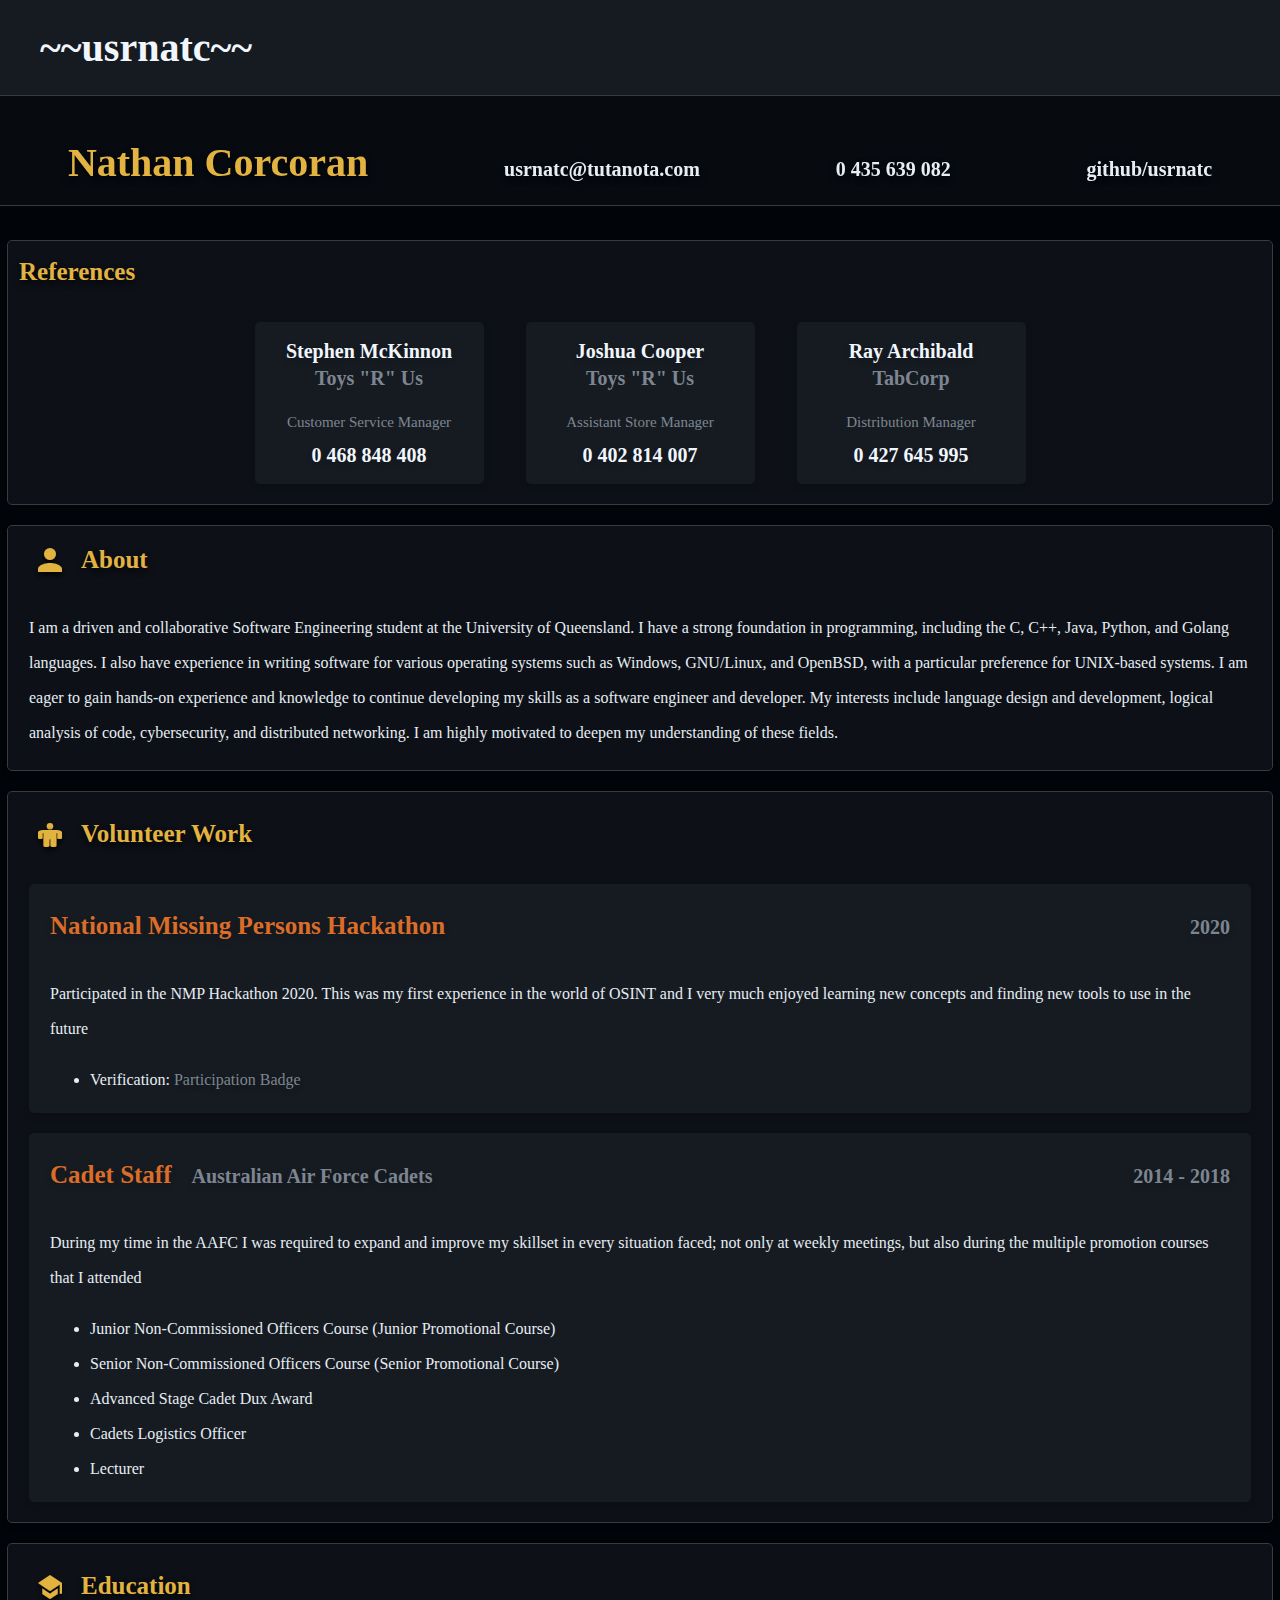
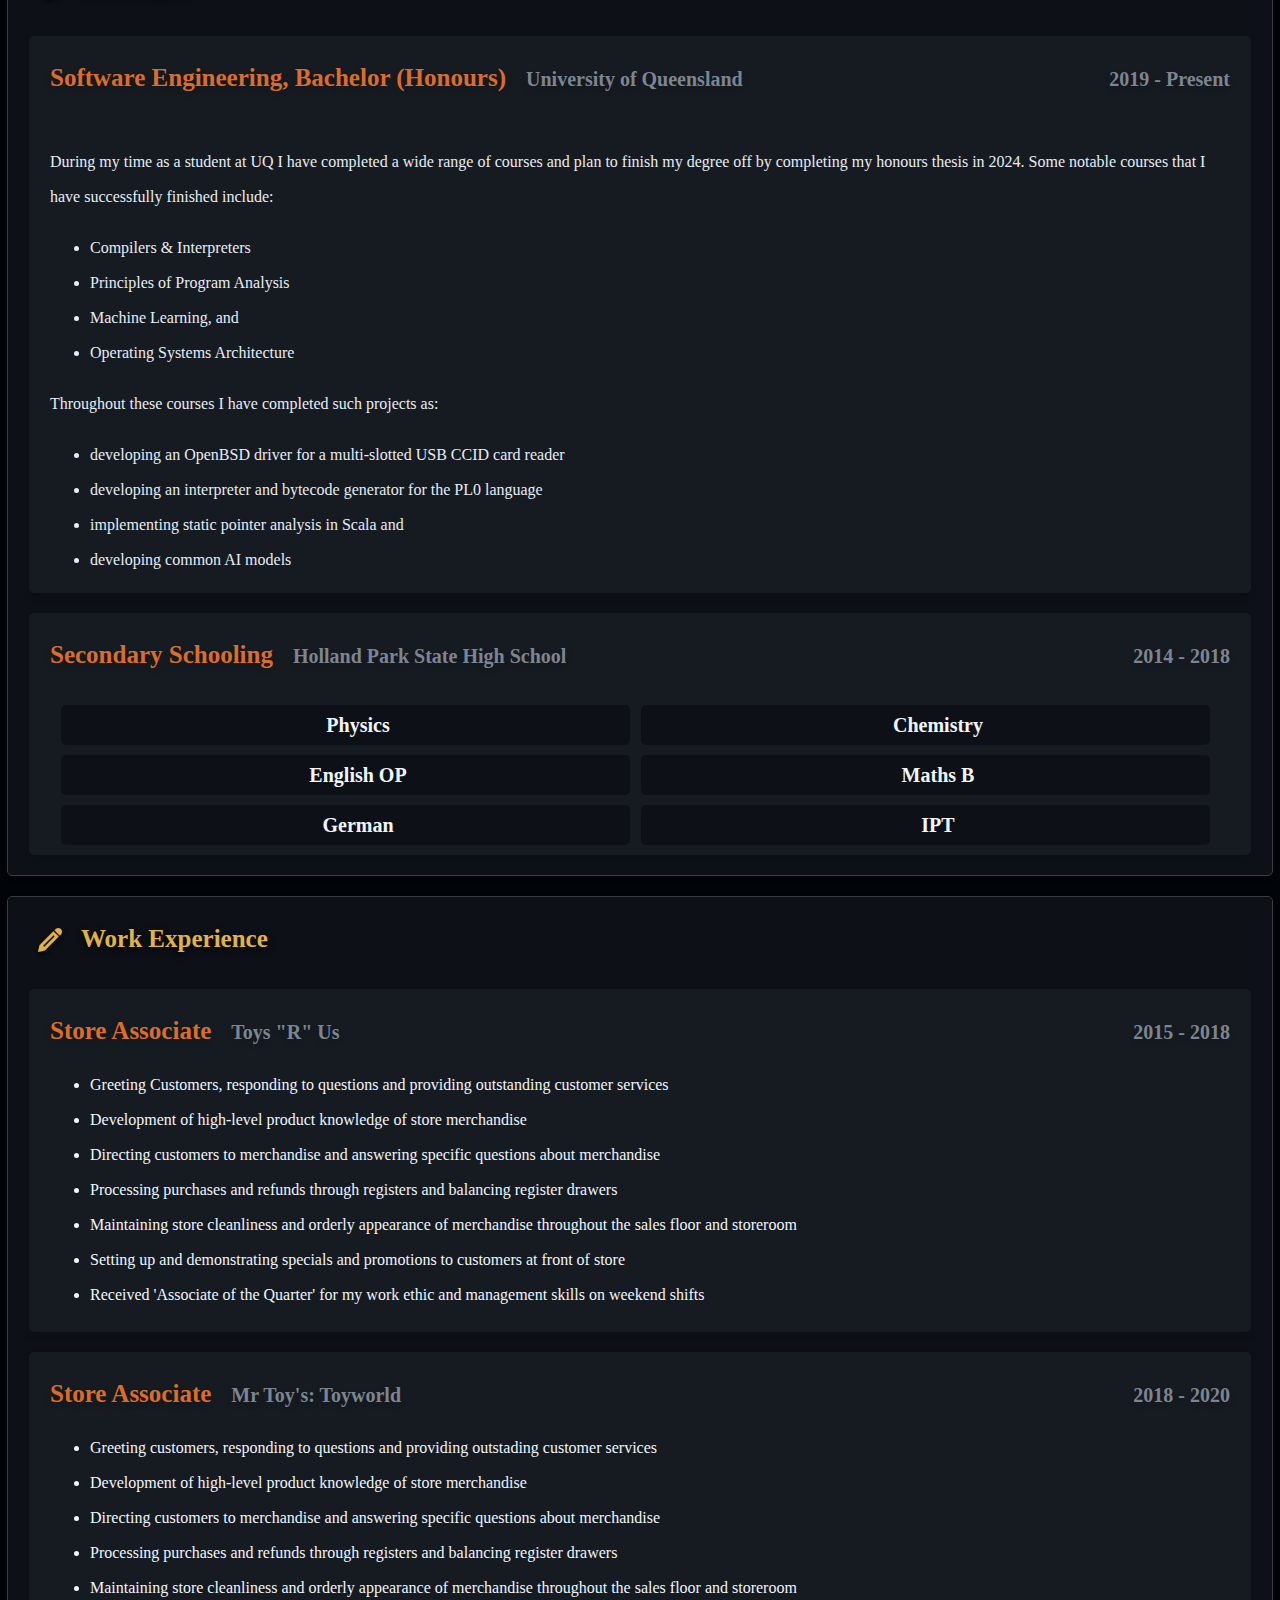
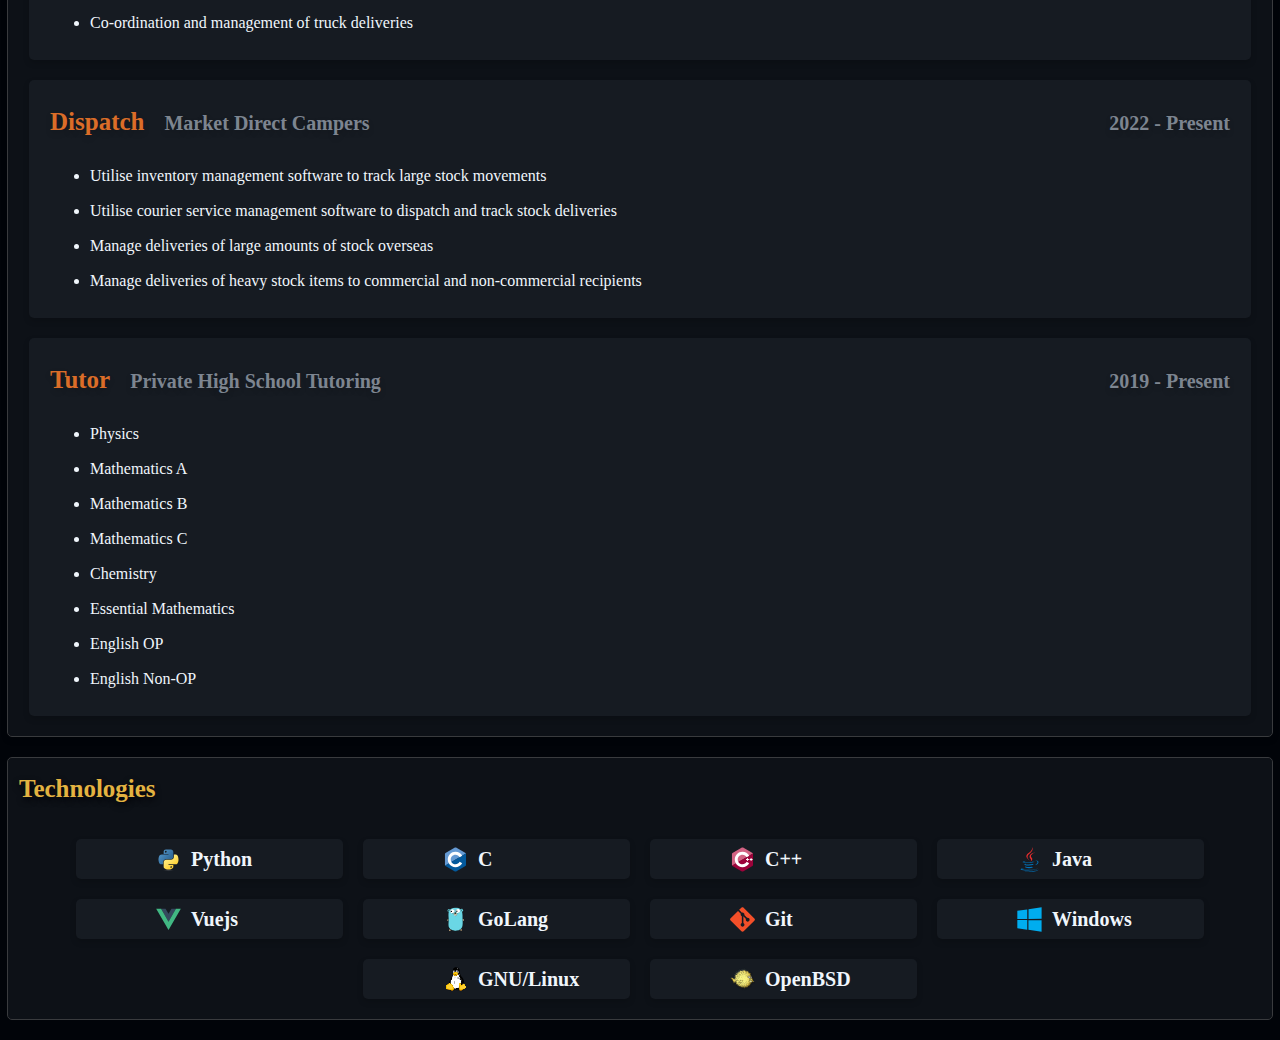
==== commit fe568c52: "Fix mobile/tablet formatting" ====
--- a/index.html
+++ b/index.html
@@ -146,7 +146,7 @@
                                 <p class="name">English OP</p>
                             </div>
                             <div class="course">
-                                <p class="name">Mathematics B</p>
+                                <p class="name">Maths B</p>
                             </div>
                             <div class="course">
                                 <p class="name">German</p>
--- a/mobile.css
+++ b/mobile.css
@@ -443,103 +443,106 @@
 
     .education > .metadata {
         display: flex;
+        flex-flow: row wrap;
+        align-items: baseline;
+        justify-content: space-between;
+        margin-bottom: 34px;
+    }
+
+    .education > .metadata > * {
+        margin-bottom: 0px;
+    }
+
+    .education > .metadata > .domain {
+        margin-bottom: 0px;
+        text-align: center;
+        font: normal normal 600 25px/33px Segoe UI;
+        letter-spacing: 0px;
+        color: #DB6D28;
+        text-shadow: 0px 3px 6px #00000029;
+        opacity: 1;
+        flex-basis: 100%;
+    }
+
+    .education > .metadata > .institution {
+        margin-left: 20px;
+        text-align: left;
+        font: normal normal 600 17px/24px Segoe UI;
+        letter-spacing: 0px;
+        color: #7D8590;
+        text-shadow: 0px 3px 6px #00000029;
+        opacity: 1;
+    }
+
+    .education > .metadata > .timeframe {
+        margin-left: auto;
+        text-align: left;
+        font: normal normal 600 17px/24px Segoe UI;
+        letter-spacing: 0px;
+        color: #7D8590;
+        text-shadow: 0px 3px 6px #00000029;
+        opacity: 1;
+    }
+
+    .education > .text {
+        text-align: left;
+        font: normal normal normal 16px/35px Segoe UI;
+        letter-spacing: 0px;
+        color: #E6EDF3;
+        opacity: 1;
+    }
+
+    .work-experiences {
+        display: flex;
+        flex-flow: row wrap;
+    }
+
+    .work-experiences > .icon {
+        margin-left: 21px;
+    }
+
+    .work-experiences > .title {
+        margin-left: 10px;
+        margin-bottom: 34px;
+        text-align: left;
+        justify-self: baseline;
+        font: normal normal bold 25px/33px Segoe UI;
+        letter-spacing: 0px;
+        color: #E3B341;
+        text-shadow: 0px 3px 6px #010409;
+        opacity: 1;
+    }
+
+    .work-experience {
+        width: 100%;
+        margin-left: 21px;
+        margin-right: 21px;
+        margin-bottom: 20px;
+        background: #161B22 0% 0% no-repeat padding-box;
+        box-shadow: 0px 3px 6px #00000029;
+        border-radius: 5px;
+        opacity: 1;
+    }
+
+    .work-experience > * {
+        margin-left: 21px;
+        margin-right: 21px;
+    }
+
+    .work-experience > .metadata > a {
+        text-decoration: none;
+    }
+
+    .work-experience > .metadata > a:hover {
+        text-decoration: underline;
+    }
+
+    .work-experience > .metadata {
+        display: flex;
         flex-flow: row;
         align-items: baseline;
     }
 
-    .education > .metadata > * {
-        margin-bottom: 0px;
-    }
-
-    .education > .metadata > .domain {
-        margin-bottom: 34px;
-        text-align: left;
-        font: normal normal 600 25px/33px Segoe UI;
-        letter-spacing: 0px;
-        color: #DB6D28;
-        text-shadow: 0px 3px 6px #00000029;
-        opacity: 1;
-    }
-
-    .education > .metadata > .institution {
-        margin-left: 20px;
-        text-align: left;
-        font: normal normal 600 20px/27px Segoe UI;
-        letter-spacing: 0px;
-        color: #7D8590;
-        text-shadow: 0px 3px 6px #00000029;
-        opacity: 1;
-    }
-
-    .education > .metadata > .timeframe {
-        margin-left: auto;
-        text-align: left;
-        font: normal normal 600 20px/27px Segoe UI;
-        letter-spacing: 0px;
-        color: #7D8590;
-        text-shadow: 0px 3px 6px #00000029;
-        opacity: 1;
-    }
-
-    .education > .text {
-        text-align: left;
-        font: normal normal normal 16px/35px Segoe UI;
-        letter-spacing: 0px;
-        color: #E6EDF3;
-        opacity: 1;
-    }
-
-    .work-experiences {
-        display: flex;
-        flex-flow: row wrap;
-    }
-
-    .work-experiences > .icon {
-        margin-left: 21px;
-    }
-
-    .work-experiences > .title {
-        margin-left: 10px;
-        margin-bottom: 34px;
-        text-align: left;
-        justify-self: baseline;
-        font: normal normal bold 25px/33px Segoe UI;
-        letter-spacing: 0px;
-        color: #E3B341;
-        text-shadow: 0px 3px 6px #010409;
-        opacity: 1;
-    }
-
-    .work-experience {
-        width: 100%;
-        margin-left: 21px;
-        margin-right: 21px;
-        margin-bottom: 20px;
-        background: #161B22 0% 0% no-repeat padding-box;
-        box-shadow: 0px 3px 6px #00000029;
-        border-radius: 5px;
-        opacity: 1;
-    }
-
-    .work-experience > * {
-        margin-left: 21px;
-        margin-right: 21px;
-    }
-
-    .work-experience > .metadata > a {
-        text-decoration: none;
-    }
-
-    .work-experience > .metadata > a:hover {
-        text-decoration: underline;
-    }
-
-    .work-experience > .metadata {
-        display: flex;
-        flex-flow: row;
-        align-items: baseline;
-    }
-
     .work-experience > .metadata > * {
         margin-bottom: 0px;
     }
--- a/tablet.css
+++ b/tablet.css
@@ -443,103 +443,106 @@
 
     .education > .metadata {
         display: flex;
+        flex-flow: row wrap;
+        align-items: baseline;
+        justify-content: space-between;
+        margin-bottom: 34px;
+    }
+
+    .education > .metadata > * {
+        margin-bottom: 0px;
+    }
+
+    .education > .metadata > .domain {
+        margin-bottom: 0px;
+        text-align: center;
+        font: normal normal 600 25px/33px Segoe UI;
+        letter-spacing: 0px;
+        color: #DB6D28;
+        text-shadow: 0px 3px 6px #00000029;
+        opacity: 1;
+        flex-basis: 100%;
+    }
+
+    .education > .metadata > .institution {
+        margin-left: 20px;
+        text-align: left;
+        font: normal normal 600 17px/24px Segoe UI;
+        letter-spacing: 0px;
+        color: #7D8590;
+        text-shadow: 0px 3px 6px #00000029;
+        opacity: 1;
+    }
+
+    .education > .metadata > .timeframe {
+        margin-left: auto;
+        text-align: left;
+        font: normal normal 600 17px/24px Segoe UI;
+        letter-spacing: 0px;
+        color: #7D8590;
+        text-shadow: 0px 3px 6px #00000029;
+        opacity: 1;
+    }
+
+    .education > .text {
+        text-align: left;
+        font: normal normal normal 16px/35px Segoe UI;
+        letter-spacing: 0px;
+        color: #E6EDF3;
+        opacity: 1;
+    }
+
+    .work-experiences {
+        display: flex;
+        flex-flow: row wrap;
+    }
+
+    .work-experiences > .icon {
+        margin-left: 21px;
+    }
+
+    .work-experiences > .title {
+        margin-left: 10px;
+        margin-bottom: 34px;
+        text-align: left;
+        justify-self: baseline;
+        font: normal normal bold 25px/33px Segoe UI;
+        letter-spacing: 0px;
+        color: #E3B341;
+        text-shadow: 0px 3px 6px #010409;
+        opacity: 1;
+    }
+
+    .work-experience {
+        width: 100%;
+        margin-left: 21px;
+        margin-right: 21px;
+        margin-bottom: 20px;
+        background: #161B22 0% 0% no-repeat padding-box;
+        box-shadow: 0px 3px 6px #00000029;
+        border-radius: 5px;
+        opacity: 1;
+    }
+
+    .work-experience > * {
+        margin-left: 21px;
+        margin-right: 21px;
+    }
+
+    .work-experience > .metadata > a {
+        text-decoration: none;
+    }
+
+    .work-experience > .metadata > a:hover {
+        text-decoration: underline;
+    }
+
+    .work-experience > .metadata {
+        display: flex;
         flex-flow: row;
         align-items: baseline;
     }
 
-    .education > .metadata > * {
-        margin-bottom: 0px;
-    }
-
-    .education > .metadata > .domain {
-        margin-bottom: 34px;
-        text-align: left;
-        font: normal normal 600 25px/33px Segoe UI;
-        letter-spacing: 0px;
-        color: #DB6D28;
-        text-shadow: 0px 3px 6px #00000029;
-        opacity: 1;
-    }
-
-    .education > .metadata > .institution {
-        margin-left: 20px;
-        text-align: left;
-        font: normal normal 600 20px/27px Segoe UI;
-        letter-spacing: 0px;
-        color: #7D8590;
-        text-shadow: 0px 3px 6px #00000029;
-        opacity: 1;
-    }
-
-    .education > .metadata > .timeframe {
-        margin-left: auto;
-        text-align: left;
-        font: normal normal 600 20px/27px Segoe UI;
-        letter-spacing: 0px;
-        color: #7D8590;
-        text-shadow: 0px 3px 6px #00000029;
-        opacity: 1;
-    }
-
-    .education > .text {
-        text-align: left;
-        font: normal normal normal 16px/35px Segoe UI;
-        letter-spacing: 0px;
-        color: #E6EDF3;
-        opacity: 1;
-    }
-
-    .work-experiences {
-        display: flex;
-        flex-flow: row wrap;
-    }
-
-    .work-experiences > .icon {
-        margin-left: 21px;
-    }
-
-    .work-experiences > .title {
-        margin-left: 10px;
-        margin-bottom: 34px;
-        text-align: left;
-        justify-self: baseline;
-        font: normal normal bold 25px/33px Segoe UI;
-        letter-spacing: 0px;
-        color: #E3B341;
-        text-shadow: 0px 3px 6px #010409;
-        opacity: 1;
-    }
-
-    .work-experience {
-        width: 100%;
-        margin-left: 21px;
-        margin-right: 21px;
-        margin-bottom: 20px;
-        background: #161B22 0% 0% no-repeat padding-box;
-        box-shadow: 0px 3px 6px #00000029;
-        border-radius: 5px;
-        opacity: 1;
-    }
-
-    .work-experience > * {
-        margin-left: 21px;
-        margin-right: 21px;
-    }
-
-    .work-experience > .metadata > a {
-        text-decoration: none;
-    }
-
-    .work-experience > .metadata > a:hover {
-        text-decoration: underline;
-    }
-
-    .work-experience > .metadata {
-        display: flex;
-        flex-flow: row;
-        align-items: baseline;
-    }
-
     .work-experience > .metadata > * {
         margin-bottom: 0px;
     }
